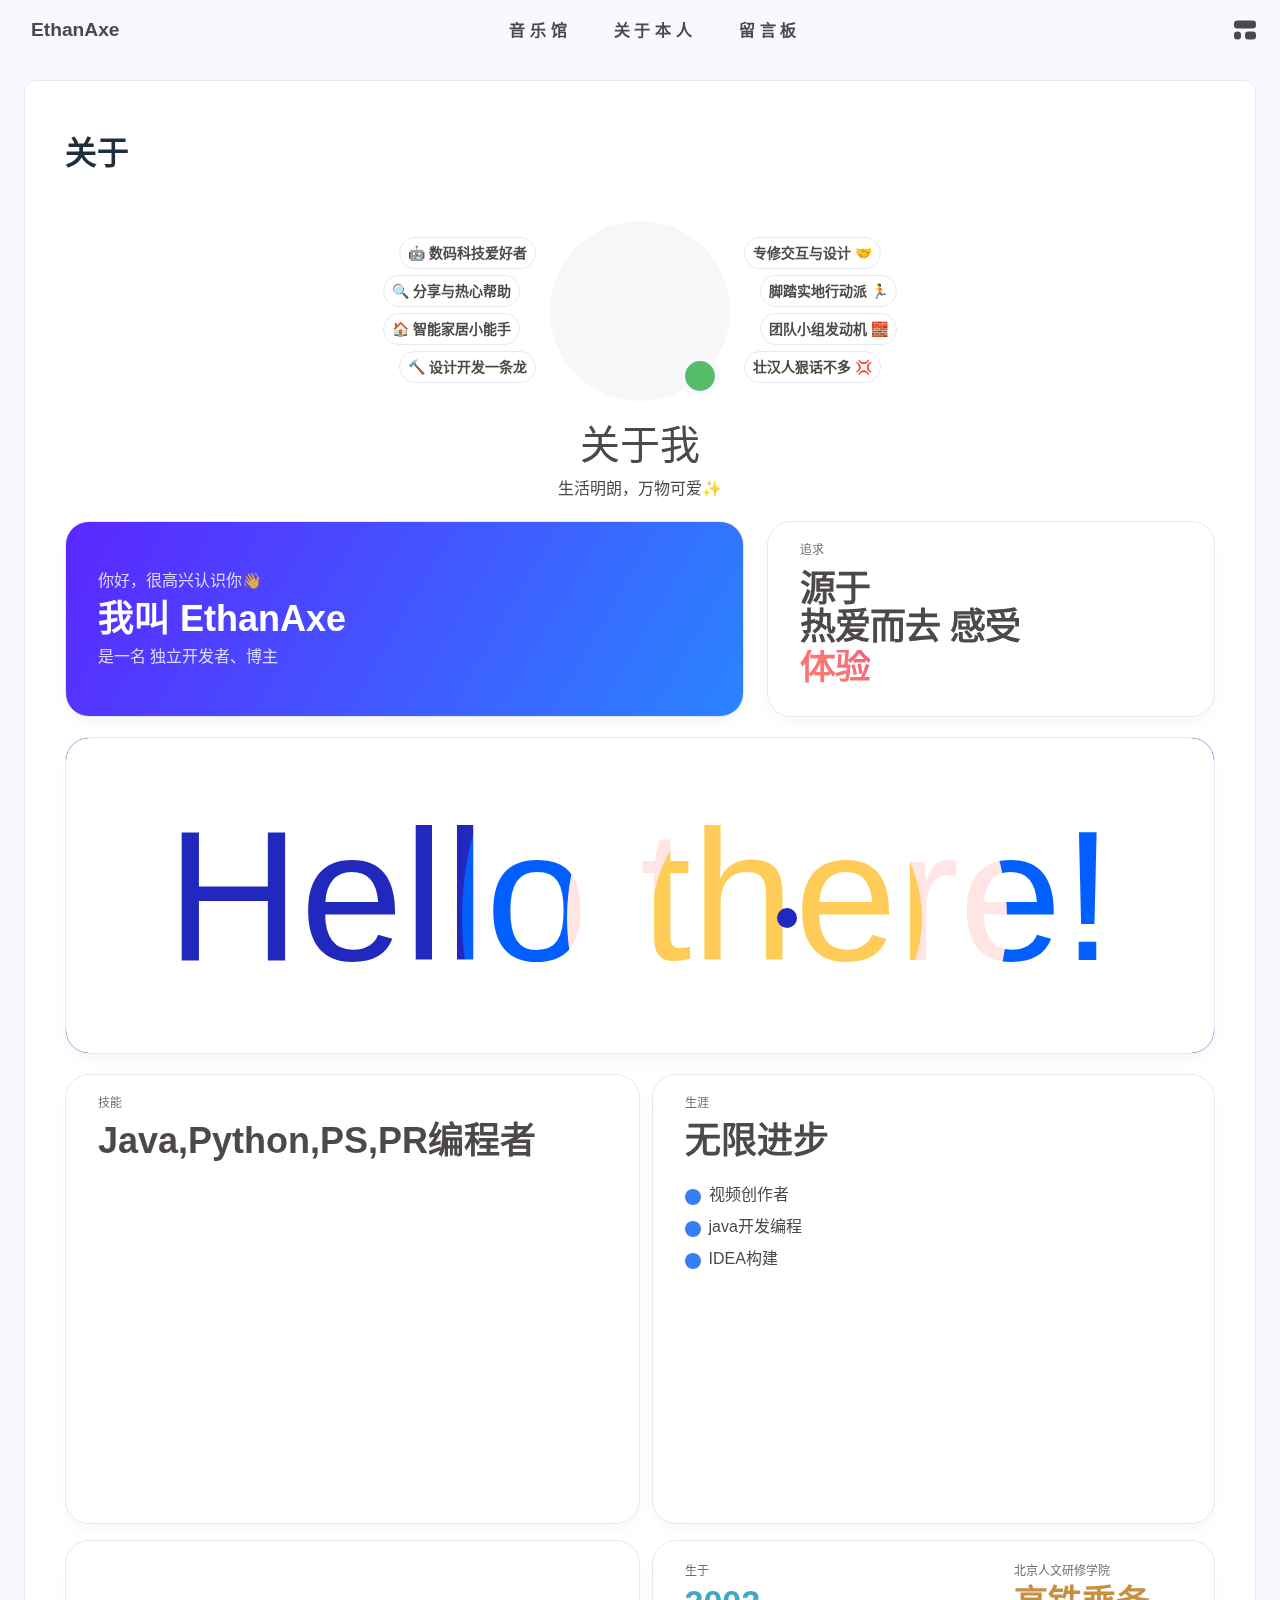
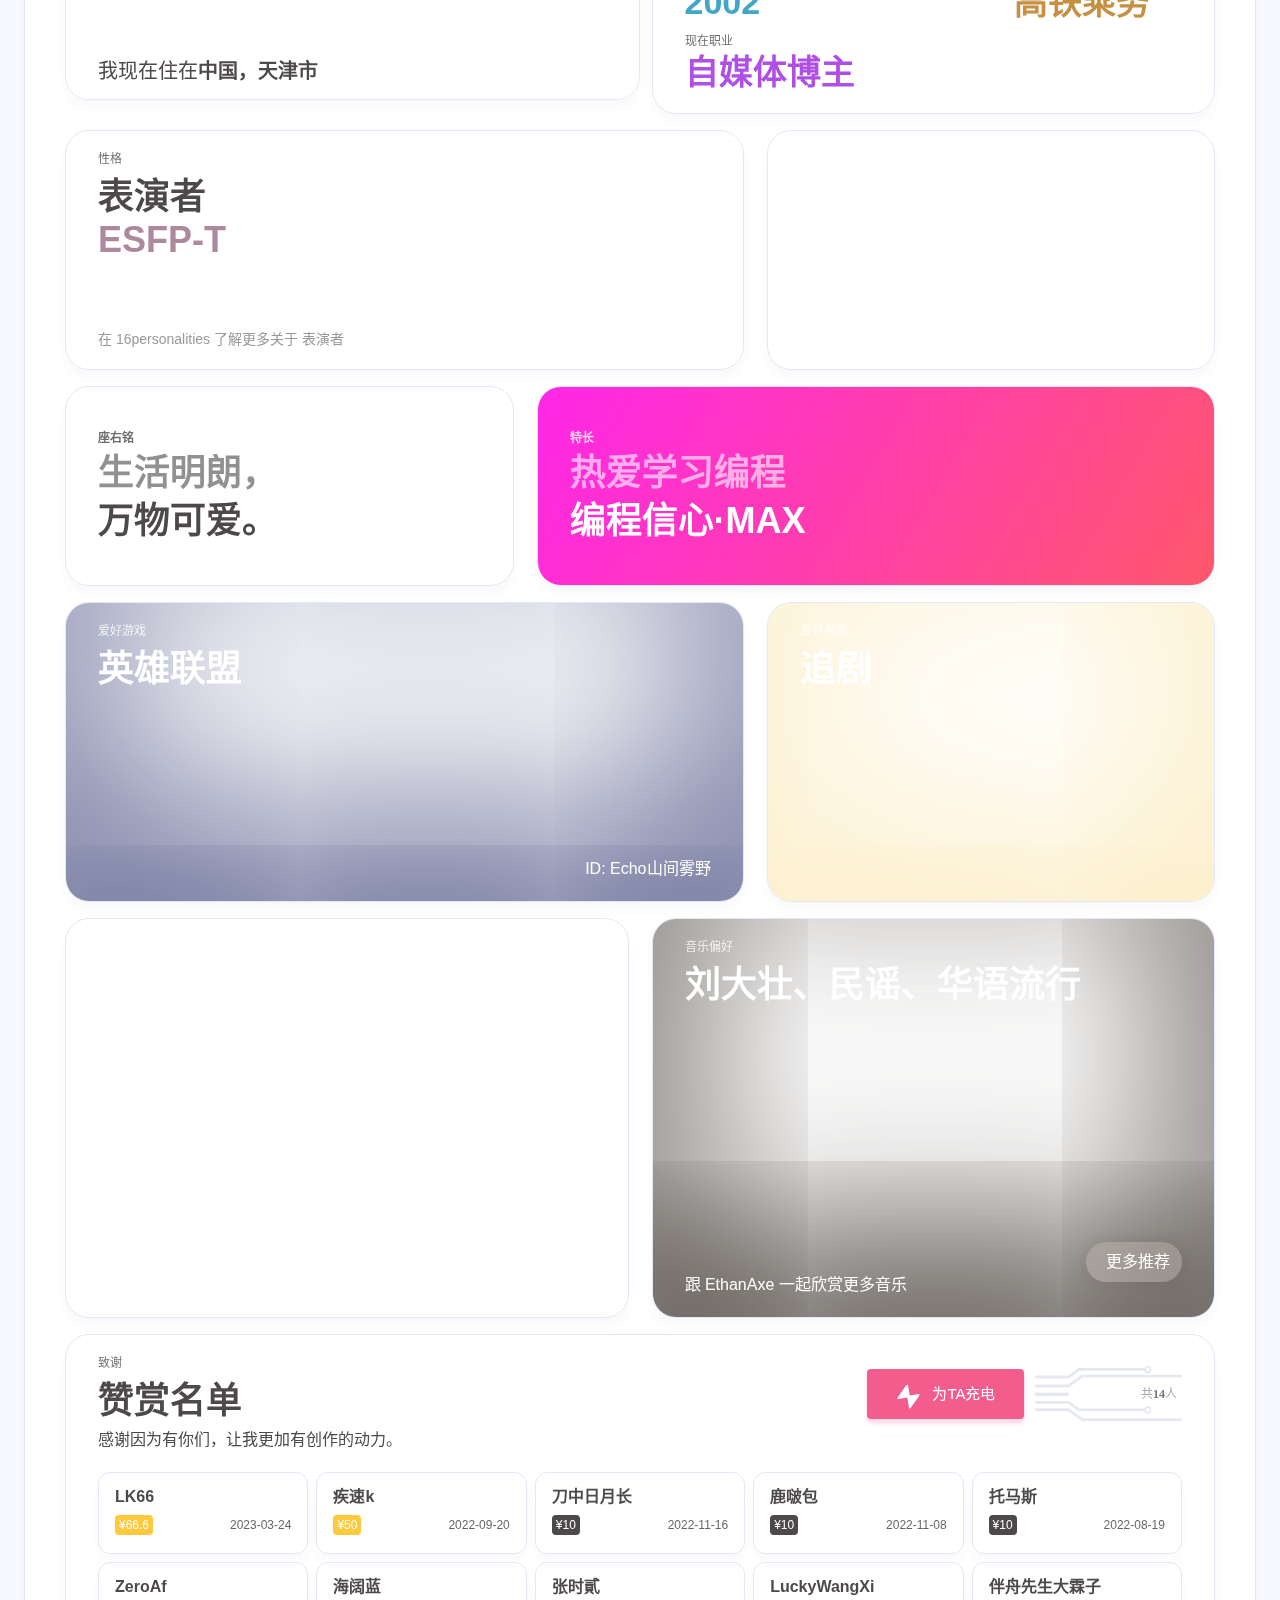
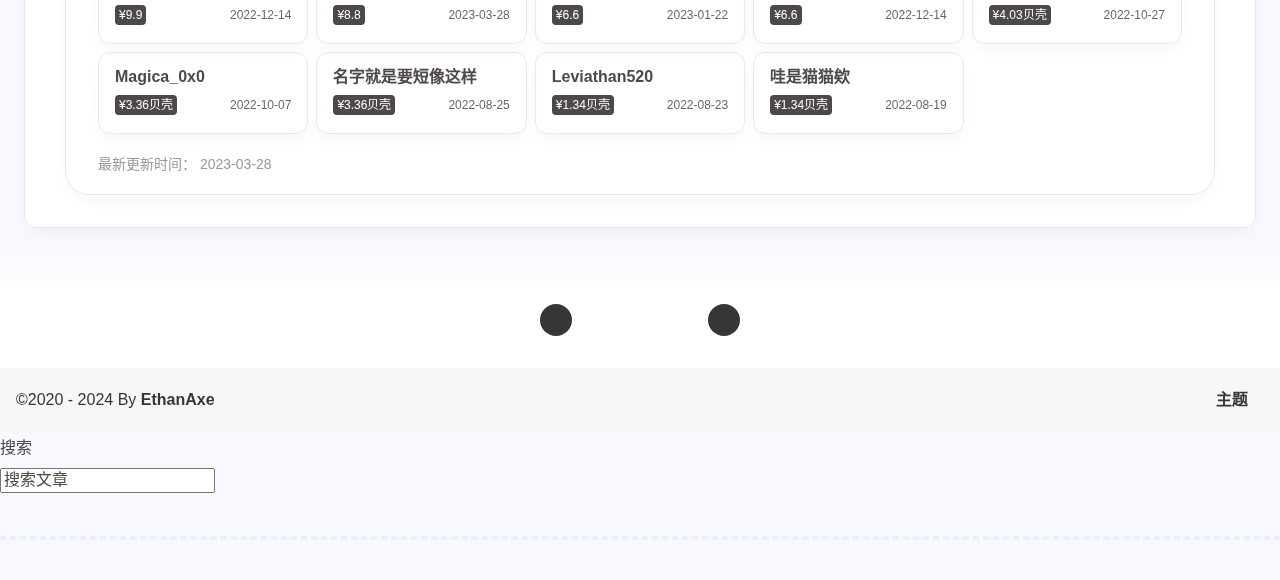
==== about/index.html @ 619fc38c "Site updated: 2024-05-05 17:36:25" ====
<!DOCTYPE html><html lang="zh-CN" data-theme="light"><head><meta charset="UTF-8"><meta http-equiv="X-UA-Compatible" content="IE=edge"><meta name="viewport" content="width=device-width, initial-scale=1.0, user-scalable=no"><title>关于 | EthanAxe</title><meta name="author" content="EthanAxe"><meta name="copyright" content="EthanAxe"><meta name="format-detection" content="telephone=no"><meta name="theme-color" content="#f7f9fe"><meta name="mobile-web-app-capable" content="yes"><meta name="apple-touch-fullscreen" content="yes"><meta name="apple-mobile-web-app-title" content="关于"><meta name="application-name" content="关于"><meta name="apple-mobile-web-app-capable" content="yes"><meta name="apple-mobile-web-app-status-bar-style" content="#f7f9fe"><meta property="og:type" content="website"><meta property="og:title" content="关于"><meta property="og:url" content="http://www.ethanaxe.com/about/index.html"><meta property="og:site_name" content="EthanAxe"><meta property="og:description" content="关于"><meta property="og:locale" content="zh-CN"><meta property="og:image" content="http://www.ethanaxe.com/img/default_cover.jpg"><meta property="article:author" content="EthanAxe"><meta property="article:tag"><meta name="twitter:card" content="summary"><meta name="twitter:image" content="http://www.ethanaxe.com/img/default_cover.jpg"><meta name="description" content="关于"><link rel="shortcut icon" href="https://bu.dusays.com/2024/05/04/6635ea575ab67.png"><link rel="canonical" href="http://www.ethanaxe.com/about/"><link rel="preconnect" href="//cdn.cbd.int"/><meta name="google-site-verification" content="xxx"/><meta name="baidu-site-verification" content="WMEgqVMh2SSxCx8T"/><meta name="msvalidate.01" content="xxx"/><link rel="stylesheet" href="/css/index.css"><link rel="stylesheet" href="https://cdn.cbd.int/node-snackbar@0.1.16/dist/snackbar.min.css" media="print" onload="this.media='all'"><link rel="stylesheet" href="https://cdn.cbd.int/@fancyapps/ui@5.0.28/dist/fancybox/fancybox.css" media="print" onload="this.media='all'"><script>const GLOBAL_CONFIG = {
  linkPageTop: undefined,
  peoplecanvas: {"enable":true,"img":"https://upload-bbs.miyoushe.com/upload/2023/09/03/125766904/ee23df8517f3c3e3efc4145658269c06_5714860933110284659.png"},
  postHeadAiDescription: {"enable":true,"gptName":"AnZhiYu","mode":"local","switchBtn":false,"btnLink":"https://afdian.net/item/886a79d4db6711eda42a52540025c377","randomNum":3,"basicWordCount":1000,"key":"xxxx","Referer":"https://xx.xx/"},
  diytitle: undefined,
  LA51: undefined,
  greetingBox: {"enable":true,"default":"晚上好👋","list":[{"greeting":"晚安😴，这么晚了该睡了！","startTime":0,"endTime":5},{"greeting":"早上好鸭👋, 祝你一天好心情！","startTime":6,"endTime":9},{"greeting":"上午好👋, 状态很好，鼓励一下～","startTime":10,"endTime":10},{"greeting":"11点多啦, 在坚持一下就吃饭啦～","startTime":11,"endTime":11},{"greeting":"午安👋, 宝贝","startTime":12,"endTime":14},{"greeting":"🌈充实的一天辛苦啦！","startTime":14,"endTime":18},{"greeting":"19点喽, 奖励一顿丰盛的大餐吧🍔。","startTime":19,"endTime":19},{"greeting":"晚上好👋, 在属于自己的时间好好放松😌~","startTime":20,"endTime":24}]},
  twikooEnvId: '',
  commentBarrageConfig:undefined,
  root: '/',
  preloader: {"source":3},
  friends_vue_info: undefined,
  navMusic: true,
  mainTone: {"mode":"both","api":"https://color.anheyu.com/api?img=","cover_change":true},
  authorStatus: {"skills":["🔍 分享与热心帮助"]},
  algolia: undefined,
  localSearch: {"path":"/search.xml","preload":true,"languages":{"hits_empty":"找不到您查询的内容：${query}"}},
  translate: {"defaultEncoding":2,"translateDelay":0,"msgToTraditionalChinese":"繁","msgToSimplifiedChinese":"简","rightMenuMsgToTraditionalChinese":"转为繁体","rightMenuMsgToSimplifiedChinese":"转为简体"},
  noticeOutdate: undefined,
  highlight: {"plugin":"highlight.js","highlightCopy":true,"highlightLang":true,"highlightHeightLimit":330},
  copy: {
    success: '复制成功',
    error: '复制错误',
    noSupport: '浏览器不支持'
  },
  relativeDate: {
    homepage: false,
    simplehomepage: true,
    post: false
  },
  runtime: '天',
  date_suffix: {
    just: '刚刚',
    min: '分钟前',
    hour: '小时前',
    day: '天前',
    month: '个月前'
  },
  copyright: {"copy":true,"copyrightEbable":false,"limitCount":50,"languages":{"author":"作者: EthanAxe","link":"链接: ","source":"来源: EthanAxe","info":"著作权归作者所有。商业转载请联系作者获得授权，非商业转载请注明出处。","copySuccess":"复制成功，复制和转载请标注本文地址"}},
  lightbox: 'fancybox',
  Snackbar: {"chs_to_cht":"你已切换为繁体","cht_to_chs":"你已切换为简体","day_to_night":"你已切换为深色模式","night_to_day":"你已切换为浅色模式","bgLight":"#425AEF","bgDark":"#1f1f1f","position":"top-center"},
  source: {
    justifiedGallery: {
      js: 'https://cdn.cbd.int/flickr-justified-gallery@2.1.2/dist/fjGallery.min.js',
      css: 'https://cdn.cbd.int/flickr-justified-gallery@2.1.2/dist/fjGallery.css'
    }
  },
  isPhotoFigcaption: false,
  islazyload: true,
  isAnchor: false,
  shortcutKey: undefined,
  autoDarkmode: true
}</script><script id="config-diff">var GLOBAL_CONFIG_SITE = {
  configTitle: 'EthanAxe',
  title: '关于',
  postAI: '',
  pageFillDescription: '关于',
  isPost: false,
  isHome: false,
  isHighlightShrink: false,
  isToc: false,
  postUpdate: '2024-05-04 16:31:06',
  postMainColor: '',
}</script><noscript><style type="text/css">
  #nav {
    opacity: 1
  }
  .justified-gallery img {
    opacity: 1
  }

  #recent-posts time,
  #post-meta time {
    display: inline !important
  }
</style></noscript><script>(win=>{
      win.saveToLocal = {
        set: (key, value, ttl) => {
          if (ttl === 0) return
          const now = Date.now()
          const expiry = now + ttl * 86400000
          const item = {
            value,
            expiry
          }
          localStorage.setItem(key, JSON.stringify(item))
        },
      
        get: key => {
          const itemStr = localStorage.getItem(key)
      
          if (!itemStr) {
            return undefined
          }
          const item = JSON.parse(itemStr)
          const now = Date.now()
      
          if (now > item.expiry) {
            localStorage.removeItem(key)
            return undefined
          }
          return item.value
        }
      }
    
      win.getScript = (url, attr = {}) => new Promise((resolve, reject) => {
        const script = document.createElement('script')
        script.src = url
        script.async = true
        script.onerror = reject
        script.onload = script.onreadystatechange = function() {
          const loadState = this.readyState
          if (loadState && loadState !== 'loaded' && loadState !== 'complete') return
          script.onload = script.onreadystatechange = null
          resolve()
        }

        Object.keys(attr).forEach(key => {
          script.setAttribute(key, attr[key])
        })

        document.head.appendChild(script)
      })
    
      win.getCSS = (url, id = false) => new Promise((resolve, reject) => {
        const link = document.createElement('link')
        link.rel = 'stylesheet'
        link.href = url
        if (id) link.id = id
        link.onerror = reject
        link.onload = link.onreadystatechange = function() {
          const loadState = this.readyState
          if (loadState && loadState !== 'loaded' && loadState !== 'complete') return
          link.onload = link.onreadystatechange = null
          resolve()
        }
        document.head.appendChild(link)
      })
    
      win.activateDarkMode = () => {
        document.documentElement.setAttribute('data-theme', 'dark')
        if (document.querySelector('meta[name="theme-color"]') !== null) {
          document.querySelector('meta[name="theme-color"]').setAttribute('content', '#18171d')
        }
      }
      win.activateLightMode = () => {
        document.documentElement.setAttribute('data-theme', 'light')
        if (document.querySelector('meta[name="theme-color"]') !== null) {
          document.querySelector('meta[name="theme-color"]').setAttribute('content', '#f7f9fe')
        }
      }
      const t = saveToLocal.get('theme')
    
          const isDarkMode = window.matchMedia('(prefers-color-scheme: dark)').matches
          const isLightMode = window.matchMedia('(prefers-color-scheme: light)').matches
          const isNotSpecified = window.matchMedia('(prefers-color-scheme: no-preference)').matches
          const hasNoSupport = !isDarkMode && !isLightMode && !isNotSpecified

          if (t === undefined) {
            if (isLightMode) activateLightMode()
            else if (isDarkMode) activateDarkMode()
            else if (isNotSpecified || hasNoSupport) {
              const now = new Date()
              const hour = now.getHours()
              const isNight = hour <= 6 || hour >= 18
              isNight ? activateDarkMode() : activateLightMode()
            }
            window.matchMedia('(prefers-color-scheme: dark)').addListener(e => {
              if (saveToLocal.get('theme') === undefined) {
                e.matches ? activateDarkMode() : activateLightMode()
              }
            })
          } else if (t === 'light') activateLightMode()
          else activateDarkMode()
        
      const asideStatus = saveToLocal.get('aside-status')
      if (asideStatus !== undefined) {
        if (asideStatus === 'hide') {
          document.documentElement.classList.add('hide-aside')
        } else {
          document.documentElement.classList.remove('hide-aside')
        }
      }
    
      const detectApple = () => {
        if(/iPad|iPhone|iPod|Macintosh/.test(navigator.userAgent)){
          document.documentElement.classList.add('apple')
        }
      }
      detectApple()
    })(window)</script><meta name="generator" content="Hexo 7.2.0"></head><body data-type="anzhiyu"><div id="web_bg"></div><div id="an_music_bg"></div><div id="loading-box" onclick="document.getElementById(&quot;loading-box&quot;).classList.add(&quot;loaded&quot;)"><div class="loading-bg"><img class="loading-img nolazyload" alt="加载头像" src="https://bu.dusays.com/2024/05/04/6635e6e970127.jpg"/><div class="loading-image-dot"></div></div></div><script>const preloader = {
  endLoading: () => {
    document.getElementById('loading-box').classList.add("loaded");
  },
  initLoading: () => {
    document.getElementById('loading-box').classList.remove("loaded")
  }
}
window.addEventListener('load',()=> { preloader.endLoading() })
setTimeout(function(){preloader.endLoading();},10000)

if (true) {
  document.addEventListener('pjax:send', () => { preloader.initLoading() })
  document.addEventListener('pjax:complete', () => { preloader.endLoading() })
}</script><link rel="stylesheet" href="https://cdn.cbd.int/anzhiyu-theme-static@1.1.10/progress_bar/progress_bar.css"/><script async="async" src="https://cdn.cbd.int/pace-js@1.2.4/pace.min.js" data-pace-options="{ &quot;restartOnRequestAfter&quot;:false,&quot;eventLag&quot;:false}"></script><div class="page" id="body-wrap"><header class="not-top-img" id="page-header"><nav id="nav"><div id="nav-group"><span id="blog_name"><a id="site-name" href="/" accesskey="h"><div class="title">EthanAxe</div><i class="anzhiyufont anzhiyu-icon-house-chimney"></i></a></span><div class="mask-name-container"><div id="name-container"><a id="page-name" href="javascript:anzhiyu.scrollToDest(0, 500)">PAGE_NAME</a></div></div><div id="menus"><div class="menus_items"><div class="menus_item"><a class="site-page faa-parent animated-hover" href="/music/"><svg class="icon faa-tada" aria-hidden="true"><use xlink:href="#icon-music"></use></svg><span> 音乐馆</span></a></div><div class="menus_item"><a class="site-page faa-parent animated-hover" href="/about/"><span> 关于本人</span></a></div><div class="menus_item"><a class="site-page faa-parent animated-hover" href="/comments/"><span> 留言板</span></a></div></div></div><div id="nav-right"><div class="nav-button" id="randomPost_button"><a class="site-page" onclick="toRandomPost()" title="随机前往一个文章" href="javascript:void(0);"><i class="anzhiyufont anzhiyu-icon-dice"></i></a></div><div class="nav-button" id="search-button"><a class="site-page social-icon search" href="javascript:void(0);" title="搜索🔍" accesskey="s"><i class="anzhiyufont anzhiyu-icon-magnifying-glass"></i><span> 搜索</span></a></div><input id="center-console" type="checkbox"/><label class="widget" for="center-console" title="中控台" onclick="anzhiyu.switchConsole();"><i class="left"></i><i class="widget center"></i><i class="widget right"></i></label><div id="console"><div class="console-card-group-reward"><ul class="reward-all console-card"><li class="reward-item"><a href="https://bu.dusays.com/2024/05/04/663656132eaa7.jpg" target="_blank"><img class="post-qr-code-img" alt="微信" src= "[data-uri]" onerror="this.onerror=null,this.src=&quot;/img/404.jpg&quot;" data-lazy-src="https://bu.dusays.com/2024/05/04/663656132eaa7.jpg"/></a><div class="post-qr-code-desc">微信</div></li><li class="reward-item"><a href="https://bu.dusays.com/2024/05/04/6636573a924ab.jpg" target="_blank"><img class="post-qr-code-img" alt="支付宝" src= "[data-uri]" onerror="this.onerror=null,this.src=&quot;/img/404.jpg&quot;" data-lazy-src="https://bu.dusays.com/2024/05/04/6636573a924ab.jpg"/></a><div class="post-qr-code-desc">支付宝</div></li></ul></div><div class="console-card-group"><div class="console-card-group-left"><div class="console-card" id="card-newest-comments"><div class="card-content"><div class="author-content-item-tips">互动</div><span class="author-content-item-title"> 最新评论</span></div><div class="aside-list"><span>正在加载中...</span></div></div></div><div class="console-card-group-right"><div class="console-card tags"><div class="card-content"><div class="author-content-item-tips">兴趣点</div><span class="author-content-item-title">寻找你感兴趣的领域</span></div></div><div class="console-card history"><div class="item-headline"><i class="anzhiyufont anzhiyu-icon-box-archiv"></i><span>文章</span></div><div class="card-archives"><div class="item-headline"><i class="anzhiyufont anzhiyu-icon-archive"></i><span>归档</span></div><ul class="card-archive-list"><li class="card-archive-list-item"><a class="card-archive-list-link" href="/archives/2024/05/"><span class="card-archive-list-date">五月 2024</span><div class="card-archive-list-count-group"><span class="card-archive-list-count">2</span><span>篇</span></div></a></li></ul></div><hr/></div></div></div><div class="button-group"><div class="console-btn-item"><a class="darkmode_switchbutton" title="显示模式切换" href="javascript:void(0);"><i class="anzhiyufont anzhiyu-icon-moon"></i></a></div><div class="console-btn-item" id="consoleHideAside" onclick="anzhiyu.hideAsideBtn()" title="边栏显示控制"><a class="asideSwitch"><i class="anzhiyufont anzhiyu-icon-arrows-left-right"></i></a></div><div class="console-btn-item" id="consoleMusic" onclick="anzhiyu.musicToggle()" title="音乐开关"><a class="music-switch"><i class="anzhiyufont anzhiyu-icon-music"></i></a></div></div><div class="console-mask" onclick="anzhiyu.hideConsole()" href="javascript:void(0);"></div></div><div class="nav-button" id="nav-totop"><a class="totopbtn" href="javascript:void(0);"><i class="anzhiyufont anzhiyu-icon-arrow-up"></i><span id="percent" onclick="anzhiyu.scrollToDest(0,500)">0</span></a></div><div id="toggle-menu"><a class="site-page" href="javascript:void(0);" title="切换"><i class="anzhiyufont anzhiyu-icon-bars"></i></a></div></div></div></nav></header><main id="blog-container"><div class="layout hide-aside" id="content-inner"><div id="page"><h1 class="page-title">关于</h1><div id="about-page"><div class="author-box"><div class="author-tag-left"><span class="author-tag">🤖️ 数码科技爱好者</span><span class="author-tag">🔍 分享与热心帮助</span><span class="author-tag">🏠 智能家居小能手</span><span class="author-tag">🔨 设计开发一条龙</span></div><div class="author-img"><img class="no-lightbox" src= "[data-uri]" onerror="this.onerror=null,this.src=&quot;/img/404.jpg&quot;" data-lazy-src="https://bu.dusays.com/2024/05/04/6635e6e970127.jpg" onerror="this.onerror=null;this.src='/img/friend_404.gif'" alt="avatar"></div><div class="author-tag-right"><span class="author-tag">专修交互与设计 🤝</span><span class="author-tag">脚踏实地行动派 🏃</span><span class="author-tag">团队小组发动机 🧱</span><span class="author-tag">壮汉人狠话不多 💢</span></div></div><p class="p center logo large">关于我</p><p class="p center small">生活明朗，万物可爱✨</p><div class="author-content"><div class="author-content-item myInfoAndSayHello"><div class="title1">你好，很高兴认识你👋</div><div class="title2">我叫 <span class="inline-word">EthanAxe</span></div><div class="title1">是一名 独立开发者、博主</div></div><div class="aboutsiteTips author-content-item"><div class="author-content-item-tips">追求</div><h2>源于<br>热爱而去 感受<div class="mask"><span class="first-tips">学习</span><span>生活</span><span data-up>程序</span> <span data-show>体验</span></div></h2></div></div><div class="hello-about"><div class="cursor" style="translate:none;rotate:none;scale:none;transform:translate(721px,180px)"></div><div class="shapes"><div class="shape shape-1" style="translate:none;rotate:none;scale:none;transform:translate(721px,180px)"></div><div class="shape shape-2" style="translate:none;rotate:none;scale:none;transform:translate(721px,180px)"></div><div class="shape shape-3" style="translate:none;rotate:none;scale:none;transform:translate(721px,180px)"></div></div><div class="content"><h1>Hello there!</h1></div></div><div class="author-content"><div class="author-content-item skills"><div class="card-content"><div class="author-content-item-tips">技能</div><span class="author-content-item-title">Java,Python,PS,PR编程者</span><div class="skills-style-group"></div></div></div><div class="author-content-item careers"><div class="card-content"><div class="author-content-item-tips">生涯</div><span class="author-content-item-title">无限进步</span><div class="careers-group"><div class="career-item"><div class="circle" style="background:#357ef5"></div><div class="name">视频创作者</div></div><div class="career-item"><div class="circle" style="background:#357ef5"></div><div class="name">java开发编程</div></div><div class="career-item"><div class="circle" style="background:#357ef5"></div><div class="name">IDEA构建</div></div></div><img class="author-content-img no-lightbox" alt="生涯" src= "[data-uri]" onerror="this.onerror=null,this.src=&quot;/img/404.jpg&quot;" data-lazy-src="https://bu.dusays.com/2023/04/21/644287166329b.png" onerror="this.onerror=null;this.src='/img/friend_404.gif'"></div></div></div><div class="author-content"><div class="author-content-item-group column mapAndInfo"><style>.author-content-item.map {
  background-image: url(https://bu.dusays.com/2024/05/04/6635f4db6b406.png);
}
[data-theme='dark'] .author-content-item.map {
  background-image: url(https://bu.dusays.com/2024/05/04/6635f4db6b406.png);
}</style><div class="author-content-item map single"><span class="map-title">我现在住在<b>中国，天津市</b></span></div><div class="author-content-item selfInfo single"><div><span class="selfInfo-title">生于</span> <span class="selfInfo-content" id="selfInfo-content-year" style="color:#43a6c6">2002</span></div><div><span class="selfInfo-title">北京人文研修学院</span> <span class="selfInfo-content" style="color:#c69043">高铁乘务</span></div><div><span class="selfInfo-title">现在职业</span> <span class="selfInfo-content" style="color:#b04fe6">自媒体博主</span></div></div></div></div><div class="author-content"><div class="author-content-item personalities"><div class="author-content-item-tips">性格</div><span class="author-content-item-title">表演者</span><div class="title2" style="color:#ac899c">ESFP-T</div><div class="post-tips">在 <a href="https://www.16personalities.com/" target="_blank" rel="noopener nofollow">16personalities</a> 了解更多关于 <a target="_blank" rel="noopener external nofollow" href="https://www.16personalities.com/ch/esfj-%E4%BA%BA%E6%A0%BC">表演者</a></div><div class="image"><img class="no-lightbox" src= "[data-uri]" onerror="this.onerror=null,this.src=&quot;/img/404.jpg&quot;" data-lazy-src="https://npm.elemecdn.com/anzhiyu-blog@2.0.8/img/svg/ESFJ-A.svg" alt="人格"></div></div><div class="author-content-item myphoto"><img class="author-content-img no-lightbox" alt="自拍" src= "[data-uri]" onerror="this.onerror=null,this.src=&quot;/img/404.jpg&quot;" data-lazy-src="https://bu.dusays.com/2024/05/04/6635f4db6b406.png"></div></div><div class="author-content"><div class="author-content-item maxim"><div class="author-content-item-tips">座右铭</div><span class="maxim-title"><span style="opacity:.6;margin-bottom:8px">生活明朗，</span> <span>万物可爱。</span></span></div><div class="author-content-item buff"><div class="card-content"></div><div class="author-content-item-tips">特长</div><span class="buff-title"><span style="opacity:.6;margin-bottom:8px">热爱学习编程</span> <span>编程信心·MAX</span></span><div class="card-background-icon"><i class="anzhiyufont anzhiyu-icon-dice-d20"></i></div></div></div><div class="author-content"><div class="author-content-item game-yuanshen" style="background: url(https://bu.dusays.com/2024/05/04/6635f68f20fd5.jpg) top / cover no-repeat;"><div class="card-content"><div class="author-content-item-tips">爱好游戏</div><span class="author-content-item-title">英雄联盟</span><div class="content-bottom"><div class="icon-group"><div class="loading-bar" role="presentation" aria-hidden="true" style="display: none"></div></div><div class="tips game-yuanshen-uid">ID: Echo山间雾野</div></div></div></div><div class="author-content-item comic-content"><div class="card-content"><div class="author-content-item-tips">爱好电影</div><div class="author-content-item-title">追剧</div><div class="comic-box"><a class="comic-item" href="https://www.bilibili.com/bangumi/play/ep731908?theme=movie&amp;spm_id_from=333.337.0.0" target="_blank" title="《毒液》"><div class="comic-item-cover"><img src= "[data-uri]" onerror="this.onerror=null,this.src=&quot;/img/404.jpg&quot;" data-lazy-src="https://bu.dusays.com/2024/05/04/6635f94a122b8.jpg" alt="《毒液》"></div></a><a class="comic-item" href="https://www.bilibili.com/bangumi/play/ss46050?theme=movie&amp;spm_id_from=333.337.0.0" target="_blank" title="《复仇者联盟》"><div class="comic-item-cover"><img src= "[data-uri]" onerror="this.onerror=null,this.src=&quot;/img/404.jpg&quot;" data-lazy-src="https://bu.dusays.com/2024/05/04/6635f94dc8074.jpg" alt="《复仇者联盟》"></div></a><a class="comic-item" href="https://www.bilibili.com/bangumi/play/ep779143?theme=movie&amp;spm_id_from=333.337.0.0" target="_blank" title="《速度与激情》"><div class="comic-item-cover"><img src= "[data-uri]" onerror="this.onerror=null,this.src=&quot;/img/404.jpg&quot;" data-lazy-src="https://bu.dusays.com/2024/05/04/6635f95642da7.jpg" alt="《速度与激情》"></div></a><a class="comic-item" href="https://www.bilibili.com/bangumi/play/ss42323?theme=movie&amp;spm_id_from=333.337.0.0" target="_blank" title="《蜘蛛侠》"><div class="comic-item-cover"><img src= "[data-uri]" onerror="this.onerror=null,this.src=&quot;/img/404.jpg&quot;" data-lazy-src="https://bu.dusays.com/2024/05/04/6635f94c4a0cf.jpg" alt="《蜘蛛侠》"></div></a><a class="comic-item" href="https://www.bilibili.com/bangumi/play/ss46051?theme=movie&amp;spm_id_from=333.337.0.0" target="_blank" title="《钢铁侠》"><div class="comic-item-cover"><img src= "[data-uri]" onerror="this.onerror=null,this.src=&quot;/img/404.jpg&quot;" data-lazy-src="https://bu.dusays.com/2024/05/04/6635f94eb797c.jpg" alt="《钢铁侠》"></div></a></div></div></div></div><div class="author-content"><div class="author-content-item like-technology" style="background: url(https://bu.dusays.com/2022/12/06/638f5f05ce1f7.jpg) top / cover no-repeat;"><div class="card-content"><div class="author-content-item-tips">关注偏好</div><span class="author-content-item-title">数码科技</span><div class="content-bottom"><div class="tips">手机、电脑软硬件</div></div></div></div><div class="author-content-item like-music" style="background: url(http://p2.music.126.net/H70ceB4g0VAgWeLYrZEiWQ==/109951163780702427.jpg?param=640y300) top / cover no-repeat;"><div class="card-content"><div class="author-content-item-tips">音乐偏好</div><span class="author-content-item-title">刘大壮、民谣、华语流行</span><div class="content-bottom"><div class="tips">跟 EthanAxe 一起欣赏更多音乐</div></div><div class="banner-button-group"><a class="banner-button" onclick="pjax.loadUrl(&quot;/music&quot;)"><i class="anzhiyufont anzhiyu-icon-arrow-circle-right"></i> <span class="banner-button-text">更多推荐</span></a></div></div></div></div><div class="author-content"><div class="author-content-item single reward" id="about-reward"><div class="author-content-item-tips">致谢</div><span class="author-content-item-title">赞赏名单</span><div class="author-content-item-description">感谢因为有你们，让我更加有创作的动力。<div class="reward-list-all"><div class="reward-list-item"><div class="reward-list-item-name">LK66</div><div class="reward-list-bottom-group"><div class="reward-list-item-money" style="background:var(--anzhiyu-yellow)">¥66.6</div><div class="datatime reward-list-item-time" datatime="2023-03-24T00:00:00.000Z">2023-03-24</div></div></div><div class="reward-list-item"><div class="reward-list-item-name">疾速k</div><div class="reward-list-bottom-group"><div class="reward-list-item-money" style="background:var(--anzhiyu-yellow)">¥50</div><div class="datatime reward-list-item-time" datatime="2022-09-20T00:00:00.000Z">2022-09-20</div></div></div><div class="reward-list-item"><div class="reward-list-item-name">刀中日月长</div><div class="reward-list-bottom-group"><div class="reward-list-item-money">¥10</div><div class="datatime reward-list-item-time" datatime="2022-11-16T00:00:00.000Z">2022-11-16</div></div></div><div class="reward-list-item"><div class="reward-list-item-name">鹿啵包</div><div class="reward-list-bottom-group"><div class="reward-list-item-money">¥10</div><div class="datatime reward-list-item-time" datatime="2022-11-08T00:00:00.000Z">2022-11-08</div></div></div><div class="reward-list-item"><div class="reward-list-item-name">托马斯</div><div class="reward-list-bottom-group"><div class="reward-list-item-money">¥10</div><div class="datatime reward-list-item-time" datatime="2022-08-19T00:00:00.000Z">2022-08-19</div></div></div><div class="reward-list-item"><div class="reward-list-item-name">ZeroAf</div><div class="reward-list-bottom-group"><div class="reward-list-item-money">¥9.9</div><div class="datatime reward-list-item-time" datatime="2022-12-14T00:00:00.000Z">2022-12-14</div></div></div><div class="reward-list-item"><div class="reward-list-item-name">海阔蓝</div><div class="reward-list-bottom-group"><div class="reward-list-item-money">¥8.8</div><div class="datatime reward-list-item-time" datatime="2023-03-28T00:00:00.000Z">2023-03-28</div></div></div><div class="reward-list-item"><div class="reward-list-item-name">张时貳</div><div class="reward-list-bottom-group"><div class="reward-list-item-money">¥6.6</div><div class="datatime reward-list-item-time" datatime="2023-01-22T00:00:00.000Z">2023-01-22</div></div></div><div class="reward-list-item"><div class="reward-list-item-name">LuckyWangXi</div><div class="reward-list-bottom-group"><div class="reward-list-item-money">¥6.6</div><div class="datatime reward-list-item-time" datatime="2022-12-14T00:00:00.000Z">2022-12-14</div></div></div><div class="reward-list-item"><div class="reward-list-item-name">伴舟先生大霖子</div><div class="reward-list-bottom-group"><div class="reward-list-item-money">¥4.03贝壳</div><div class="datatime reward-list-item-time" datatime="2022-10-27T00:00:00.000Z">2022-10-27</div></div></div><div class="reward-list-item"><div class="reward-list-item-name">Magica_0x0</div><div class="reward-list-bottom-group"><div class="reward-list-item-money">¥3.36贝壳</div><div class="datatime reward-list-item-time" datatime="2022-10-07T00:00:00.000Z">2022-10-07</div></div></div><div class="reward-list-item"><div class="reward-list-item-name">名字就是要短像这样</div><div class="reward-list-bottom-group"><div class="reward-list-item-money">¥3.36贝壳</div><div class="datatime reward-list-item-time" datatime="2022-08-25T00:00:00.000Z">2022-08-25</div></div></div><div class="reward-list-item"><div class="reward-list-item-name">Leviathan520</div><div class="reward-list-bottom-group"><div class="reward-list-item-money">¥1.34贝壳</div><div class="datatime reward-list-item-time" datatime="2022-08-23T00:00:00.000Z">2022-08-23</div></div></div><div class="reward-list-item"><div class="reward-list-item-name">哇是猫猫欸</div><div class="reward-list-bottom-group"><div class="reward-list-item-money">¥1.34贝壳</div><div class="datatime reward-list-item-time" datatime="2022-08-19T00:00:00.000Z">2022-08-19</div></div></div></div><div class="reward-list-updateDate">最新更新时间： <time class="datatime reward-list-updateDate-time" datatime="2023-03-28T00:00:00.000Z">2023-03-28</time></div></div><div class="about-reward"><div id="con"></div><div id="TA-con" onclick="anzhiyu.rewardShowConsole()"><div id="text-con"><div id="linght"></div><div id="TA">为TA充电</div></div></div><div id="tube-con"><svg viewBox="0 0 1028 385" fill="none" xmlns="http://www.w3.org/2000/svg"><path d="M1 77H234.226L307.006 24H790" stroke="#e5e9ef" stroke-width="20"></path><path d="M0 140H233.035L329.72 71H1028" stroke="#e5e9ef" stroke-width="20"></path><path d="M1 255H234.226L307.006 307H790" stroke="#e5e9ef" stroke-width="20"></path><path d="M0 305H233.035L329.72 375H1028" stroke="#e5e9ef" stroke-width="20"></path><rect y="186" width="236" height="24" fill="#e5e9ef"></rect><ellipse cx="790" cy="25.5" rx="25" ry="25.5" fill="#e5e9ef"></ellipse><circle r="14" transform="matrix(1 0 0 -1 790 25)" fill="white"></circle><ellipse cx="790" cy="307.5" rx="25" ry="25.5" fill="#e5e9ef"></ellipse><circle r="14" transform="matrix(1 0 0 -1 790 308)" fill="white"></circle></svg><div id="mask"><svg viewBox="0 0 1028 385" fill="none" xmlns="http://www.w3.org/2000/svg"><path d="M1 77H234.226L307.006 24H790" stroke="#f25d8e" stroke-width="20"></path><path d="M0 140H233.035L329.72 71H1028" stroke="#f25d8e" stroke-width="20"></path><path d="M1 255H234.226L307.006 307H790" stroke="#f25d8e" stroke-width="20"></path><path d="M0 305H233.035L329.72 375H1028" stroke="#f25d8e" stroke-width="20"></path><rect y="186" width="236" height="24" fill="#f25d8e"></rect><ellipse cx="790" cy="25.5" rx="25" ry="25.5" fill="#f25d8e"></ellipse><circle r="14" transform="matrix(1 0 0 -1 790 25)" fill="white"></circle><ellipse cx="790" cy="307.5" rx="25" ry="25.5" fill="#f25d8e"></ellipse><circle r="14" transform="matrix(1 0 0 -1 790 308)" fill="white"></circle></svg></div><div id="orange-mask"><svg viewBox="0 0 1028 385" fill="none" xmlns="http://www.w3.org/2000/svg"><path d="M1 77H234.226L307.006 24H790" stroke="#ffd52b" stroke-width="20"></path><path d="M0 140H233.035L329.72 71H1028" stroke="#ffd52b" stroke-width="20"></path><path d="M1 255H234.226L307.006 307H790" stroke="#ffd52b" stroke-width="20"></path><path d="M0 305H233.035L329.72 375H1028" stroke="#ffd52b" stroke-width="20"></path><rect y="186" width="236" height="24" fill="#ffd52b"></rect><ellipse cx="790" cy="25.5" rx="25" ry="25.5" fill="#ffd52b"></ellipse><circle r="14" transform="matrix(1 0 0 -1 790 25)" fill="white"></circle><ellipse cx="790" cy="307.5" rx="25" ry="25.5" fill="#ffd52b"></ellipse><circle r="14" transform="matrix(1 0 0 -1 790 308)" fill="white"></circle></svg></div><p id="people">共<b>14</b>人</p></div></div></div></div></div><script src="https://cdn.cbd.int/anzhiyu-theme-static@1.0.0/countup/countup.js"></script><script defer>function initAboutPage() {
  fetch("https://v6-widget.51.la/v6//quote.js")
    .then(res => res.text())
    .then(data => {
      let title = ["最近活跃", "今日人数", "今日访问", "昨日人数", "昨日访问", "本月访问", "总访问量"];
      let num = data.match(/(<\/span><span>).*?(\/span><\/p>)/g);

      num = num.map(el => {
        let val = el.replace(/(<\/span><span>)/g, "");
        let str = val.replace(/(<\/span><\/p>)/g, "");
        return str;
      });

      let statisticEl = document.getElementById("statistic");

      // 自定义不显示哪个或者显示哪个，如下为不显示 最近活跃访客 和 总访问量
      let statistic = [];
      for (let i = 0; i < num.length; i++) {
        if (!statisticEl) return;
        if (i == 0) continue;
        statisticEl.innerHTML +=
          "<div><span>" + title[i] + "</span><span id=" + title[i] + ">" + num[i] + "</span></div>";
        queueMicrotask(() => {
          statistic.push(
            new CountUp(title[i], 0, num[i], 0, 2, {
              useEasing: true,
              useGrouping: true,
              separator: ",",
              decimal: ".",
              prefix: "",
              suffix: "",
            })
          );
        });
      }

      let statisticElement = document.querySelector(".about-statistic.author-content-item");
      function statisticUP() {
        if (!statisticElement) return;

        const callback = (entries, observer) => {
          entries.forEach(entry => {
            if (entry.isIntersecting) {
              for (let i = 0; i < num.length; i++) {
                if (i == 0) continue;
                queueMicrotask(() => {
                  statistic[i - 1].start();
                });
              }
              observer.disconnect(); // 停止观察元素，因为不再需要触发此回调
            }
          });
        };

        const options = {
          root: null,
          rootMargin: "0px",
          threshold: 0
        };
        const observer = new IntersectionObserver(callback, options);
        observer.observe(statisticElement);
      }

      const selfInfoContentYear = new CountUp("selfInfo-content-year", 0, 2002, 0, 2, {
        useEasing: true,
        useGrouping: false,
        separator: ",",
        decimal: ".",
        prefix: "",
        suffix: "",
      });

      let selfInfoContentYearElement = document.querySelector(".author-content-item.selfInfo.single");
      function selfInfoContentYearUp() {
        if (!selfInfoContentYearElement) return;

        const callback = (entries, observer) => {
          entries.forEach(entry => {
            if (entry.isIntersecting) {
              selfInfoContentYear.start();
              observer.disconnect(); // 停止观察元素，因为不再需要触发此回调
            }
          });
        };

        const options = {
          root: null,
          rootMargin: "0px",
          threshold: 0
        };
        const observer = new IntersectionObserver(callback, options);
        observer.observe(selfInfoContentYearElement);
      }

      selfInfoContentYearUp();
      statisticUP()
    });

  var pursuitInterval = null;
  pursuitInterval = setInterval(function () {
    const show = document.querySelector("span[data-show]");
    const next = show.nextElementSibling || document.querySelector(".first-tips");
    const up = document.querySelector("span[data-up]");

    if (up) {
      up.removeAttribute("data-up");
    }

    show.removeAttribute("data-show");
    show.setAttribute("data-up", "");

    next.setAttribute("data-show", "");
  }, 2000);

  document.addEventListener("pjax:send", function () {
    pursuitInterval && clearInterval(pursuitInterval);
  });

  var helloAboutEl = document.querySelector(".hello-about");
  helloAboutEl.addEventListener("mousemove", evt => {
    const mouseX = evt.offsetX;
    const mouseY = evt.offsetY;
    gsap.set(".cursor", {
      x: mouseX,
      y: mouseY,
    });

    gsap.to(".shape", {
      x: mouseX,
      y: mouseY,
      stagger: -0.1,
    });
  });
}
if (typeof gsap === "object") {
  initAboutPage()
} else {
  getScript("https://cdn.cbd.int/anzhiyu-theme-static@1.0.0/gsap/gsap.min.js").then(initAboutPage);
}</script></div></div></main><footer id="footer"><div id="footer-wrap"><div id="footer_deal"><a class="deal_link" target="_blank" rel="noopener" href="https://www.douyin.com/user/self?showTab=post" title="抖音"><i class="anzhiyufont anzhiyu-icon-tiktok"></i></a><img class="footer_mini_logo" title="返回顶部" alt="返回顶部" onclick="anzhiyu.scrollToDest(0, 500)" src= "[data-uri]" onerror="this.onerror=null,this.src=&quot;/img/404.jpg&quot;" data-lazy-src="https://bu.dusays.com/2024/05/04/6635e6e970127.jpg" size="50px"/><a class="deal_link" target="_blank" rel="noopener" href="https://github.com/EthanAxew" title="Github"><i class="anzhiyufont anzhiyu-icon-github"></i></a></div></div><div id="footer-bar"><div class="footer-bar-links"><div class="footer-bar-left"><div id="footer-bar-tips"><div class="copyright">&copy;2020 - 2024 By <a class="footer-bar-link" href="/" title="EthanAxe" target="_blank">EthanAxe</a></div></div><div id="footer-type-tips"></div></div><div class="footer-bar-right"><a class="footer-bar-link" target="_blank" rel="noopener" href="https://github.com/anzhiyu-c/hexo-theme-anzhiyu" title="主题">主题</a></div></div></div></footer></div><div id="sidebar"><div id="menu-mask"></div><div id="sidebar-menus"><div class="sidebar-site-data site-data is-center"><a href="/archives/" title="archive"><div class="headline">文章</div><div class="length-num">2</div></a><a href="/tags/" title="tag"><div class="headline">标签</div><div class="length-num">0</div></a><a href="/categories/" title="category"><div class="headline">分类</div><div class="length-num">2</div></a></div><span class="sidebar-menu-item-title">功能</span><div class="sidebar-menu-item"><a class="darkmode_switchbutton menu-child" href="javascript:void(0);" title="显示模式"><i class="anzhiyufont anzhiyu-icon-circle-half-stroke"></i><span>显示模式</span></a></div><div class="back-menu-list-groups"><div class="back-menu-list-group"><div class="back-menu-list-title">网页</div><div class="back-menu-list"><a class="back-menu-item" target="_blank" rel="noopener" href="https://www.ethanaxe.online/" title="博客"><img class="back-menu-item-icon" src= "[data-uri]" onerror="this.onerror=null,this.src=&quot;/img/404.jpg&quot;" data-lazy-src="https://bu.dusays.com/2021/01/15/264705e09d189.png" alt="博客"/><span class="back-menu-item-text">博客</span></a></div></div><div class="back-menu-list-group"><div class="back-menu-list-title">项目</div><div class="back-menu-list"><a class="back-menu-item" target="_blank" rel="noopener" href="https://www.ethanaxe.online/" title="吧啦吧啦"><img class="back-menu-item-icon" src= "[data-uri]" onerror="this.onerror=null,this.src=&quot;/img/404.jpg&quot;" data-lazy-src="https://bu.dusays.com/2021/01/15/1ca417b61d003.png" alt="吧啦吧啦"/><span class="back-menu-item-text">吧啦吧啦</span></a></div></div></div><div class="menus_items"><div class="menus_item"><a class="site-page faa-parent animated-hover" href="/music/"><svg class="icon faa-tada" aria-hidden="true"><use xlink:href="#icon-music"></use></svg><span> 音乐馆</span></a></div><div class="menus_item"><a class="site-page faa-parent animated-hover" href="/about/"><span> 关于本人</span></a></div><div class="menus_item"><a class="site-page faa-parent animated-hover" href="/comments/"><span> 留言板</span></a></div></div><span class="sidebar-menu-item-title">标签</span></div></div><div id="rightside"><div id="rightside-config-hide"><button id="translateLink" type="button" title="简繁转换">繁</button><button id="darkmode" type="button" title="浅色和深色模式转换"><i class="anzhiyufont anzhiyu-icon-circle-half-stroke"></i></button></div><div id="rightside-config-show"><button id="rightside-config" type="button" title="设置"><i class="anzhiyufont anzhiyu-icon-gear"></i></button><button id="go-up" type="button" title="回到顶部"><i class="anzhiyufont anzhiyu-icon-arrow-up"></i></button></div></div><div id="nav-music"><a id="nav-music-hoverTips" onclick="anzhiyu.musicToggle()" accesskey="m">播放音乐</a><div id="console-music-bg"></div><meting-js id="8152976493" server="netease" type="playlist" mutex="true" preload="none" theme="var(--anzhiyu-main)" data-lrctype="0" order="random" volume="0.7"></meting-js></div><div id="local-search"><div class="search-dialog"><nav class="search-nav"><span class="search-dialog-title">搜索</span><span id="loading-status"></span><button class="search-close-button"><i class="anzhiyufont anzhiyu-icon-xmark"></i></button></nav><div class="is-center" id="loading-database"><i class="anzhiyufont anzhiyu-icon-spinner anzhiyu-pulse-icon"></i><span>  数据库加载中</span></div><div class="search-wrap"><div id="local-search-input"><div class="local-search-box"><input class="local-search-box--input" placeholder="搜索文章" type="text"/></div></div><hr/><div id="local-search-results"></div></div></div><div id="search-mask"></div></div><div id="rightMenu"><div class="rightMenu-group rightMenu-small"><div class="rightMenu-item" id="menu-backward"><i class="anzhiyufont anzhiyu-icon-arrow-left"></i></div><div class="rightMenu-item" id="menu-forward"><i class="anzhiyufont anzhiyu-icon-arrow-right"></i></div><div class="rightMenu-item" id="menu-refresh"><i class="anzhiyufont anzhiyu-icon-arrow-rotate-right" style="font-size: 1rem;"></i></div><div class="rightMenu-item" id="menu-top"><i class="anzhiyufont anzhiyu-icon-arrow-up"></i></div></div><div class="rightMenu-group rightMenu-line rightMenuPlugin"><div class="rightMenu-item" id="menu-copytext"><i class="anzhiyufont anzhiyu-icon-copy"></i><span>复制选中文本</span></div><div class="rightMenu-item" id="menu-pastetext"><i class="anzhiyufont anzhiyu-icon-paste"></i><span>粘贴文本</span></div><a class="rightMenu-item" id="menu-commenttext"><i class="anzhiyufont anzhiyu-icon-comment-medical"></i><span>引用到评论</span></a><div class="rightMenu-item" id="menu-newwindow"><i class="anzhiyufont anzhiyu-icon-window-restore"></i><span>新窗口打开</span></div><div class="rightMenu-item" id="menu-copylink"><i class="anzhiyufont anzhiyu-icon-link"></i><span>复制链接地址</span></div><div class="rightMenu-item" id="menu-copyimg"><i class="anzhiyufont anzhiyu-icon-images"></i><span>复制此图片</span></div><div class="rightMenu-item" id="menu-downloadimg"><i class="anzhiyufont anzhiyu-icon-download"></i><span>下载此图片</span></div><div class="rightMenu-item" id="menu-newwindowimg"><i class="anzhiyufont anzhiyu-icon-window-restore"></i><span>新窗口打开图片</span></div><div class="rightMenu-item" id="menu-search"><i class="anzhiyufont anzhiyu-icon-magnifying-glass"></i><span>站内搜索</span></div><div class="rightMenu-item" id="menu-searchBaidu"><i class="anzhiyufont anzhiyu-icon-magnifying-glass"></i><span>百度搜索</span></div><div class="rightMenu-item" id="menu-music-toggle"><i class="anzhiyufont anzhiyu-icon-play"></i><span>播放音乐</span></div><div class="rightMenu-item" id="menu-music-back"><i class="anzhiyufont anzhiyu-icon-backward"></i><span>切换到上一首</span></div><div class="rightMenu-item" id="menu-music-forward"><i class="anzhiyufont anzhiyu-icon-forward"></i><span>切换到下一首</span></div><div class="rightMenu-item" id="menu-music-playlist" onclick="window.open(&quot;https://y.qq.com/n/ryqq/playlist/8802438608&quot;, &quot;_blank&quot;);" style="display: none;"><i class="anzhiyufont anzhiyu-icon-radio"></i><span>查看所有歌曲</span></div><div class="rightMenu-item" id="menu-music-copyMusicName"><i class="anzhiyufont anzhiyu-icon-copy"></i><span>复制歌名</span></div></div><div class="rightMenu-group rightMenu-line rightMenuOther"><a class="rightMenu-item menu-link" id="menu-randomPost"><i class="anzhiyufont anzhiyu-icon-shuffle"></i><span>随便逛逛</span></a><a class="rightMenu-item menu-link" href="/categories/"><i class="anzhiyufont anzhiyu-icon-cube"></i><span>博客分类</span></a><a class="rightMenu-item menu-link" href="/tags/"><i class="anzhiyufont anzhiyu-icon-tags"></i><span>文章标签</span></a></div><div class="rightMenu-group rightMenu-line rightMenuOther"><a class="rightMenu-item" id="menu-copy" href="javascript:void(0);"><i class="anzhiyufont anzhiyu-icon-copy"></i><span>复制地址</span></a><a class="rightMenu-item" id="menu-commentBarrage" href="javascript:void(0);"><i class="anzhiyufont anzhiyu-icon-message"></i><span class="menu-commentBarrage-text">关闭热评</span></a><a class="rightMenu-item" id="menu-darkmode" href="javascript:void(0);"><i class="anzhiyufont anzhiyu-icon-circle-half-stroke"></i><span class="menu-darkmode-text">深色模式</span></a><a class="rightMenu-item" id="menu-translate" href="javascript:void(0);"><i class="anzhiyufont anzhiyu-icon-language"></i><span>轉為繁體</span></a></div></div><div id="rightmenu-mask"></div><div><script src="/js/utils.js"></script><script src="/js/main.js"></script><script src="/js/tw_cn.js"></script><script src="https://cdn.cbd.int/@fancyapps/ui@5.0.28/dist/fancybox/fancybox.umd.js"></script><script src="https://cdn.cbd.int/instant.page@5.2.0/instantpage.js" type="module"></script><script src="https://cdn.cbd.int/vanilla-lazyload@17.8.5/dist/lazyload.iife.min.js"></script><script src="https://cdn.cbd.int/node-snackbar@0.1.16/dist/snackbar.min.js"></script><canvas id="universe"></canvas><script async src="https://npm.elemecdn.com/anzhiyu-theme-static@1.0.0/dark/dark.js"></script><script>// 消除控制台打印
var HoldLog = console.log;
console.log = function () {};
let now1 = new Date();
queueMicrotask(() => {
  const Log = function () {
    HoldLog.apply(console, arguments);
  }; //在恢复前输出日志
  const grt = new Date("04/01/2021 00:00:00"); //此处修改你的建站时间或者网站上线时间
  now1.setTime(now1.getTime() + 250);
  const days = (now1 - grt) / 1000 / 60 / 60 / 24;
  const dnum = Math.floor(days);
  const ascll = [
    `欢迎使用安知鱼!`,
    `生活明朗, 万物可爱`,
    `
        
       █████╗ ███╗   ██╗███████╗██╗  ██╗██╗██╗   ██╗██╗   ██╗
      ██╔══██╗████╗  ██║╚══███╔╝██║  ██║██║╚██╗ ██╔╝██║   ██║
      ███████║██╔██╗ ██║  ███╔╝ ███████║██║ ╚████╔╝ ██║   ██║
      ██╔══██║██║╚██╗██║ ███╔╝  ██╔══██║██║  ╚██╔╝  ██║   ██║
      ██║  ██║██║ ╚████║███████╗██║  ██║██║   ██║   ╚██████╔╝
      ╚═╝  ╚═╝╚═╝  ╚═══╝╚══════╝╚═╝  ╚═╝╚═╝   ╚═╝    ╚═════╝
        
        `,
    "已上线",
    dnum,
    "天",
    "©2020 By 安知鱼 V1.6.12",
  ];
  const ascll2 = [`NCC2-036`, `调用前置摄像头拍照成功，识别为【小笨蛋】.`, `Photo captured: `, `🤪`];

  setTimeout(
    Log.bind(
      console,
      `\n%c${ascll[0]} %c ${ascll[1]} %c ${ascll[2]} %c${ascll[3]}%c ${ascll[4]}%c ${ascll[5]}\n\n%c ${ascll[6]}\n`,
      "color:#425AEF",
      "",
      "color:#425AEF",
      "color:#425AEF",
      "",
      "color:#425AEF",
      ""
    )
  );
  setTimeout(
    Log.bind(
      console,
      `%c ${ascll2[0]} %c ${ascll2[1]} %c \n${ascll2[2]} %c\n${ascll2[3]}\n`,
      "color:white; background-color:#4fd953",
      "",
      "",
      'background:url("https://npm.elemecdn.com/anzhiyu-blog@1.1.6/img/post/common/tinggge.gif") no-repeat;font-size:450%'
    )
  );

  setTimeout(Log.bind(console, "%c WELCOME %c 你好，小笨蛋.", "color:white; background-color:#4f90d9", ""));

  setTimeout(
    console.warn.bind(
      console,
      "%c ⚡ Powered by 安知鱼 %c 你正在访问 EthanAxe 的博客.",
      "color:white; background-color:#f0ad4e",
      ""
    )
  );

  setTimeout(Log.bind(console, "%c W23-12 %c 你已打开控制台.", "color:white; background-color:#4f90d9", ""));

  setTimeout(
    console.warn.bind(console, "%c S013-782 %c 你现在正处于监控中.", "color:white; background-color:#d9534f", "")
  );
});</script><script async src="/anzhiyu/random.js"></script><script src="/js/search/local-search.js"></script><div class="js-pjax"><input type="hidden" name="page-type" id="page-type" value="about"></div><script src="https://cdn.cbd.int/blueimp-md5@2.19.0/js/md5.min.js"></script><script>window.addEventListener('load', () => {
  const changeContent = (content) => {
    if (content === '') return content

    content = content.replace(/<img.*?src="(.*?)"?[^\>]+>/ig, '[图片]') // replace image link
    content = content.replace(/<a[^>]+?href=["']?([^"']+)["']?[^>]*>([^<]+)<\/a>/gi, '[链接]') // replace url
    content = content.replace(/<pre><code>.*?<\/pre>/gi, '[代码]') // replace code
    content = content.replace(/<[^>]+>/g,"") // remove html tag

    if (content.length > 150) {
      content = content.substring(0,150) + '...'
    }
    return content
  }

  const getIcon = (icon, mail) => {
    if (icon) return icon
    let defaultIcon = ''
    let iconUrl = `https://gravatar.loli.net/avatar/${md5(mail.toLowerCase()) + defaultIcon}`
    return iconUrl
  }

  const generateHtml = array => {
    let result = ''

    if (array.length) {
      for (let i = 0; i < array.length; i++) {
        result += '<div class=\'aside-list-item\'>'

        if (true) {
          const name = 'data-lazy-src'
          result += `<a href='${array[i].url}' class='thumbnail'><img ${name}='${array[i].avatar}' alt='${array[i].nick}'></a>`
        }

        result += `<div class='content'>
        <a class='comment' href='${array[i].url}' title='${array[i].content}'>${array[i].content}</a>
        <div class='name'><span>${array[i].nick} / </span><time datetime="${array[i].date}">${anzhiyu.diffDate(array[i].date, true)}</time></div>
        </div></div>`
      }
    } else {
      result += '没有评论'
    }

    let $dom = document.querySelector('#card-newest-comments .aside-list')
    $dom && ($dom.innerHTML= result)
    window.lazyLoadInstance && window.lazyLoadInstance.update()
    window.pjax && window.pjax.refresh($dom)
  }

  const getComment = () => {
    const serverURL = 'https://8YiI0XBl.api.lncldglobal.com'

    var settings = {
      "method": "GET",
      "headers": {
        "X-LC-Id": '8YiI0XBlKDkxfj4xDZzvypwk-gzGzoHsz',
        "X-LC-Key": 'ydwmZtxUpUXcaBHdf84WS0WJ',
        "Content-Type": "application/json"
      },
    }

    fetch(`${serverURL}/1.1/classes/Comment?limit=6&order=-createdAt`,settings)
      .then(response => response.json())
      .then(data => {
        const valineArray = data.results.map(function (e) {
          return {
            'avatar': getIcon(e.QQAvatar, e.mail),
            'content': changeContent(e.comment),
            'nick': e.nick,
            'url': e.url + '#' + e.objectId,
            'date': e.updatedAt,
          }
        })
        saveToLocal.set('valine-newest-comments', JSON.stringify(valineArray), 10/(60*24))
        generateHtml(valineArray)
      }).catch(e => {
        const $dom = document.querySelector('#card-newest-comments .aside-list')
        $dom.textContent= "无法获取评论，请确认相关配置是否正确"
      }) 
  }

  const newestCommentInit = () => {
    if (document.querySelector('#card-newest-comments .aside-list')) {
      const data = saveToLocal.get('valine-newest-comments')
      if (data) {
        generateHtml(JSON.parse(data))
      } else {
        getComment()
      }
    }
  }

  newestCommentInit()
  document.addEventListener('pjax:complete', newestCommentInit)
})</script><script>var visitorMail = "";
</script><script async data-pjax src="https://cdn.cbd.int/anzhiyu-theme-static@1.0.0/waterfall/waterfall.js"></script><script src="https://lf3-cdn-tos.bytecdntp.com/cdn/expire-1-M/qrcodejs/1.0.0/qrcode.min.js"></script><script src="/js/anzhiyu/right_click_menu.js"></script><link rel="stylesheet" href="https://cdn.cbd.int/anzhiyu-theme-static@1.1.9/icon/ali_iconfont_css.css"><script id="click-heart" src="https://cdn.cbd.int/butterfly-extsrc@1.1.3/dist/click-heart.min.js" async="async" mobile="false"></script><link rel="stylesheet" href="https://cdn.cbd.int/anzhiyu-theme-static@1.0.0/aplayer/APlayer.min.css" media="print" onload="this.media='all'"><script src="https://cdn.cbd.int/anzhiyu-blog-static@1.0.1/js/APlayer.min.js"></script><script src="https://cdn.cbd.int/hexo-anzhiyu-music@1.0.1/assets/js/Meting2.min.js"></script><script src="https://cdn.cbd.int/pjax@0.2.8/pjax.min.js"></script><script>let pjaxSelectors = ["head > title","#config-diff","#body-wrap","#rightside-config-hide","#rightside-config-show",".js-pjax"]
var pjax = new Pjax({
  elements: 'a:not([target="_blank"])',
  selectors: pjaxSelectors,
  cacheBust: false,
  analytics: false,
  scrollRestoration: false
})

document.addEventListener('pjax:send', function () {
  // removeEventListener scroll 
  anzhiyu.removeGlobalFnEvent('pjax')
  anzhiyu.removeGlobalFnEvent('themeChange')

  document.getElementById('rightside').classList.remove('rightside-show')
  
  if (window.aplayers) {
    for (let i = 0; i < window.aplayers.length; i++) {
      if (!window.aplayers[i].options.fixed) {
        window.aplayers[i].destroy()
      }
    }
  }

  typeof typed === 'object' && typed.destroy()

  //reset readmode
  const $bodyClassList = document.body.classList
  $bodyClassList.contains('read-mode') && $bodyClassList.remove('read-mode')
})

document.addEventListener('pjax:complete', function () {
  window.refreshFn()

  document.querySelectorAll('script[data-pjax]').forEach(item => {
    const newScript = document.createElement('script')
    const content = item.text || item.textContent || item.innerHTML || ""
    Array.from(item.attributes).forEach(attr => newScript.setAttribute(attr.name, attr.value))
    newScript.appendChild(document.createTextNode(content))
    item.parentNode.replaceChild(newScript, item)
  })

  GLOBAL_CONFIG.islazyload && window.lazyLoadInstance.update()

  typeof panguInit === 'function' && panguInit()

  // google analytics
  typeof gtag === 'function' && gtag('config', '', {'page_path': window.location.pathname});

  // baidu analytics
  typeof _hmt === 'object' && _hmt.push(['_trackPageview',window.location.pathname]);

  typeof loadMeting === 'function' && document.getElementsByClassName('aplayer').length && loadMeting()

  // prismjs
  typeof Prism === 'object' && Prism.highlightAll()
})

document.addEventListener('pjax:error', e => {
  if (e.request.status === 404) {
    pjax.loadUrl('/404.html')
  }
})</script><script charset="UTF-8" src="https://cdn.cbd.int/anzhiyu-theme-static@1.1.5/accesskey/accesskey.js"></script></div><div id="popup-window"><div class="popup-window-title">通知</div><div class="popup-window-divider"></div><div class="popup-window-content"><div class="popup-tip">你好呀</div><div class="popup-link"><i class="anzhiyufont anzhiyu-icon-arrow-circle-right"></i></div></div></div></body></html>
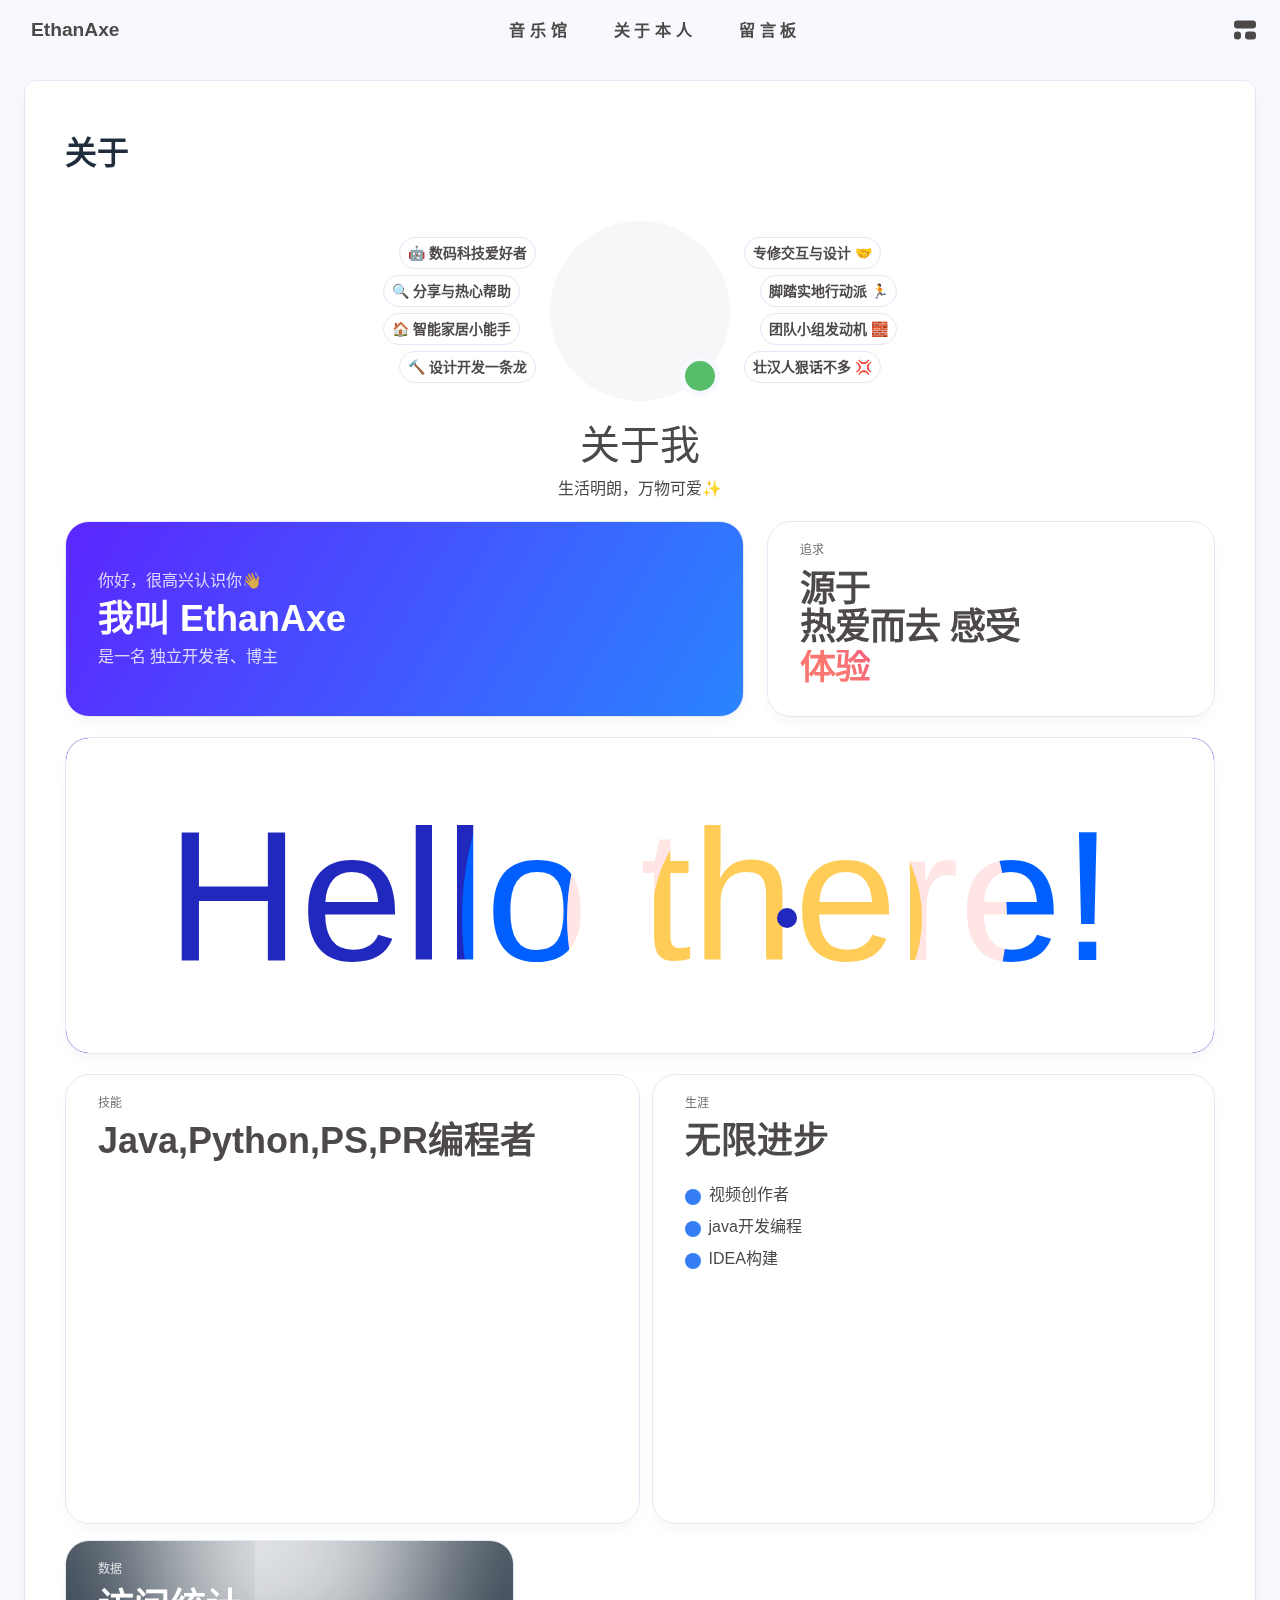
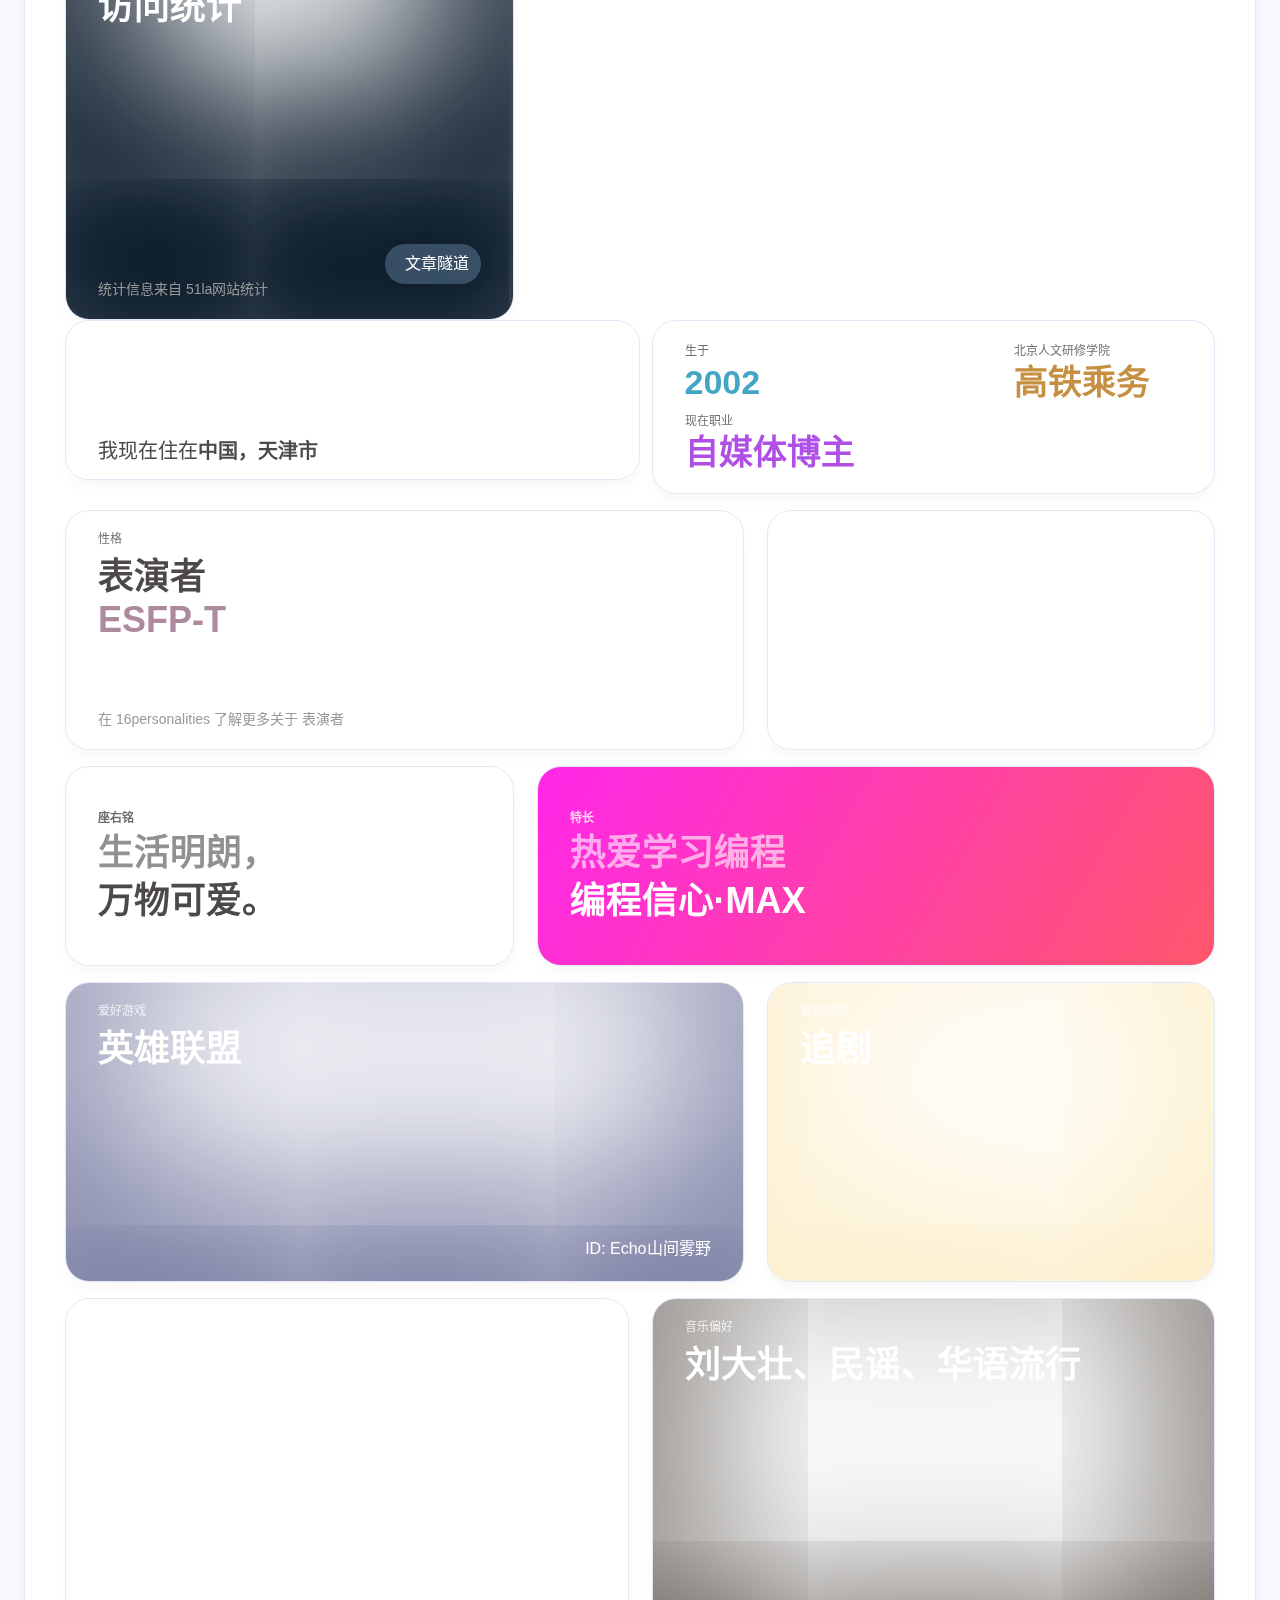
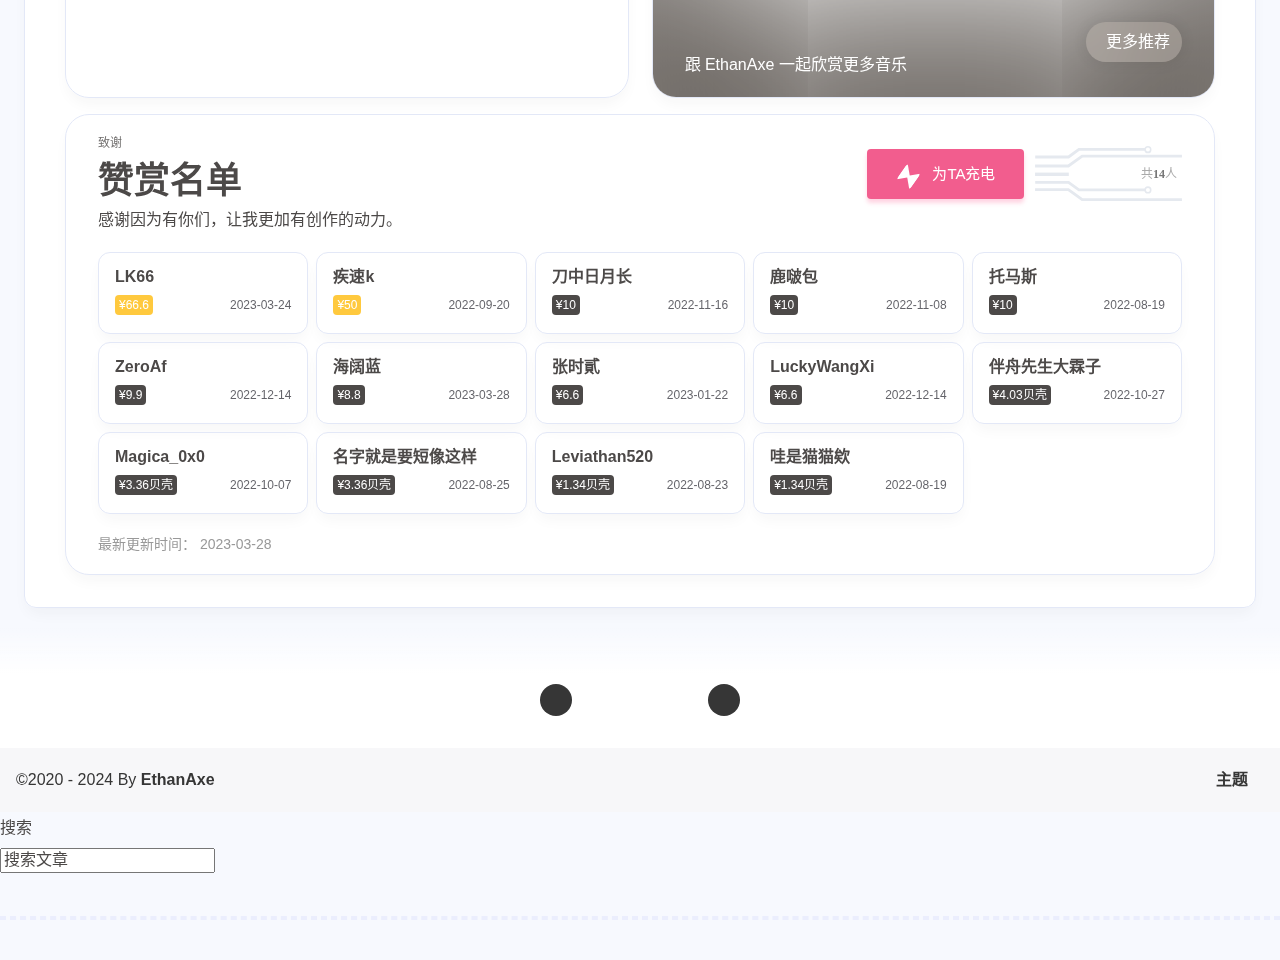
==== commit 5e3168c0: "Site updated: 2024-05-05 19:01:55" ====
--- a/about/index.html
+++ b/about/index.html
@@ -3,7 +3,7 @@
   peoplecanvas: {"enable":true,"img":"https://upload-bbs.miyoushe.com/upload/2023/09/03/125766904/ee23df8517f3c3e3efc4145658269c06_5714860933110284659.png"},
   postHeadAiDescription: {"enable":true,"gptName":"AnZhiYu","mode":"local","switchBtn":false,"btnLink":"https://afdian.net/item/886a79d4db6711eda42a52540025c377","randomNum":3,"basicWordCount":1000,"key":"xxxx","Referer":"https://xx.xx/"},
   diytitle: undefined,
-  LA51: undefined,
+  LA51: {"enable":true,"ck":"3IKD0aPpMT3QQiPn","LingQueMonitorID":"3IKD0aPpMT3QQiPn"},
   greetingBox: {"enable":true,"default":"晚上好👋","list":[{"greeting":"晚安😴，这么晚了该睡了！","startTime":0,"endTime":5},{"greeting":"早上好鸭👋, 祝你一天好心情！","startTime":6,"endTime":9},{"greeting":"上午好👋, 状态很好，鼓励一下～","startTime":10,"endTime":10},{"greeting":"11点多啦, 在坚持一下就吃饭啦～","startTime":11,"endTime":11},{"greeting":"午安👋, 宝贝","startTime":12,"endTime":14},{"greeting":"🌈充实的一天辛苦啦！","startTime":14,"endTime":18},{"greeting":"19点喽, 奖励一顿丰盛的大餐吧🍔。","startTime":19,"endTime":19},{"greeting":"晚上好👋, 在属于自己的时间好好放松😌~","startTime":20,"endTime":24}]},
   twikooEnvId: '',
   commentBarrageConfig:undefined,
@@ -202,13 +202,13 @@
 if (true) {
   document.addEventListener('pjax:send', () => { preloader.initLoading() })
   document.addEventListener('pjax:complete', () => { preloader.endLoading() })
-}</script><link rel="stylesheet" href="https://cdn.cbd.int/anzhiyu-theme-static@1.1.10/progress_bar/progress_bar.css"/><script async="async" src="https://cdn.cbd.int/pace-js@1.2.4/pace.min.js" data-pace-options="{ &quot;restartOnRequestAfter&quot;:false,&quot;eventLag&quot;:false}"></script><div class="page" id="body-wrap"><header class="not-top-img" id="page-header"><nav id="nav"><div id="nav-group"><span id="blog_name"><a id="site-name" href="/" accesskey="h"><div class="title">EthanAxe</div><i class="anzhiyufont anzhiyu-icon-house-chimney"></i></a></span><div class="mask-name-container"><div id="name-container"><a id="page-name" href="javascript:anzhiyu.scrollToDest(0, 500)">PAGE_NAME</a></div></div><div id="menus"><div class="menus_items"><div class="menus_item"><a class="site-page faa-parent animated-hover" href="/music/"><svg class="icon faa-tada" aria-hidden="true"><use xlink:href="#icon-music"></use></svg><span> 音乐馆</span></a></div><div class="menus_item"><a class="site-page faa-parent animated-hover" href="/about/"><span> 关于本人</span></a></div><div class="menus_item"><a class="site-page faa-parent animated-hover" href="/comments/"><span> 留言板</span></a></div></div></div><div id="nav-right"><div class="nav-button" id="randomPost_button"><a class="site-page" onclick="toRandomPost()" title="随机前往一个文章" href="javascript:void(0);"><i class="anzhiyufont anzhiyu-icon-dice"></i></a></div><div class="nav-button" id="search-button"><a class="site-page social-icon search" href="javascript:void(0);" title="搜索🔍" accesskey="s"><i class="anzhiyufont anzhiyu-icon-magnifying-glass"></i><span> 搜索</span></a></div><input id="center-console" type="checkbox"/><label class="widget" for="center-console" title="中控台" onclick="anzhiyu.switchConsole();"><i class="left"></i><i class="widget center"></i><i class="widget right"></i></label><div id="console"><div class="console-card-group-reward"><ul class="reward-all console-card"><li class="reward-item"><a href="https://bu.dusays.com/2024/05/04/663656132eaa7.jpg" target="_blank"><img class="post-qr-code-img" alt="微信" src= "[data-uri]" onerror="this.onerror=null,this.src=&quot;/img/404.jpg&quot;" data-lazy-src="https://bu.dusays.com/2024/05/04/663656132eaa7.jpg"/></a><div class="post-qr-code-desc">微信</div></li><li class="reward-item"><a href="https://bu.dusays.com/2024/05/04/6636573a924ab.jpg" target="_blank"><img class="post-qr-code-img" alt="支付宝" src= "[data-uri]" onerror="this.onerror=null,this.src=&quot;/img/404.jpg&quot;" data-lazy-src="https://bu.dusays.com/2024/05/04/6636573a924ab.jpg"/></a><div class="post-qr-code-desc">支付宝</div></li></ul></div><div class="console-card-group"><div class="console-card-group-left"><div class="console-card" id="card-newest-comments"><div class="card-content"><div class="author-content-item-tips">互动</div><span class="author-content-item-title"> 最新评论</span></div><div class="aside-list"><span>正在加载中...</span></div></div></div><div class="console-card-group-right"><div class="console-card tags"><div class="card-content"><div class="author-content-item-tips">兴趣点</div><span class="author-content-item-title">寻找你感兴趣的领域</span></div></div><div class="console-card history"><div class="item-headline"><i class="anzhiyufont anzhiyu-icon-box-archiv"></i><span>文章</span></div><div class="card-archives"><div class="item-headline"><i class="anzhiyufont anzhiyu-icon-archive"></i><span>归档</span></div><ul class="card-archive-list"><li class="card-archive-list-item"><a class="card-archive-list-link" href="/archives/2024/05/"><span class="card-archive-list-date">五月 2024</span><div class="card-archive-list-count-group"><span class="card-archive-list-count">2</span><span>篇</span></div></a></li></ul></div><hr/></div></div></div><div class="button-group"><div class="console-btn-item"><a class="darkmode_switchbutton" title="显示模式切换" href="javascript:void(0);"><i class="anzhiyufont anzhiyu-icon-moon"></i></a></div><div class="console-btn-item" id="consoleHideAside" onclick="anzhiyu.hideAsideBtn()" title="边栏显示控制"><a class="asideSwitch"><i class="anzhiyufont anzhiyu-icon-arrows-left-right"></i></a></div><div class="console-btn-item" id="consoleMusic" onclick="anzhiyu.musicToggle()" title="音乐开关"><a class="music-switch"><i class="anzhiyufont anzhiyu-icon-music"></i></a></div></div><div class="console-mask" onclick="anzhiyu.hideConsole()" href="javascript:void(0);"></div></div><div class="nav-button" id="nav-totop"><a class="totopbtn" href="javascript:void(0);"><i class="anzhiyufont anzhiyu-icon-arrow-up"></i><span id="percent" onclick="anzhiyu.scrollToDest(0,500)">0</span></a></div><div id="toggle-menu"><a class="site-page" href="javascript:void(0);" title="切换"><i class="anzhiyufont anzhiyu-icon-bars"></i></a></div></div></div></nav></header><main id="blog-container"><div class="layout hide-aside" id="content-inner"><div id="page"><h1 class="page-title">关于</h1><div id="about-page"><div class="author-box"><div class="author-tag-left"><span class="author-tag">🤖️ 数码科技爱好者</span><span class="author-tag">🔍 分享与热心帮助</span><span class="author-tag">🏠 智能家居小能手</span><span class="author-tag">🔨 设计开发一条龙</span></div><div class="author-img"><img class="no-lightbox" src= "[data-uri]" onerror="this.onerror=null,this.src=&quot;/img/404.jpg&quot;" data-lazy-src="https://bu.dusays.com/2024/05/04/6635e6e970127.jpg" onerror="this.onerror=null;this.src='/img/friend_404.gif'" alt="avatar"></div><div class="author-tag-right"><span class="author-tag">专修交互与设计 🤝</span><span class="author-tag">脚踏实地行动派 🏃</span><span class="author-tag">团队小组发动机 🧱</span><span class="author-tag">壮汉人狠话不多 💢</span></div></div><p class="p center logo large">关于我</p><p class="p center small">生活明朗，万物可爱✨</p><div class="author-content"><div class="author-content-item myInfoAndSayHello"><div class="title1">你好，很高兴认识你👋</div><div class="title2">我叫 <span class="inline-word">EthanAxe</span></div><div class="title1">是一名 独立开发者、博主</div></div><div class="aboutsiteTips author-content-item"><div class="author-content-item-tips">追求</div><h2>源于<br>热爱而去 感受<div class="mask"><span class="first-tips">学习</span><span>生活</span><span data-up>程序</span> <span data-show>体验</span></div></h2></div></div><div class="hello-about"><div class="cursor" style="translate:none;rotate:none;scale:none;transform:translate(721px,180px)"></div><div class="shapes"><div class="shape shape-1" style="translate:none;rotate:none;scale:none;transform:translate(721px,180px)"></div><div class="shape shape-2" style="translate:none;rotate:none;scale:none;transform:translate(721px,180px)"></div><div class="shape shape-3" style="translate:none;rotate:none;scale:none;transform:translate(721px,180px)"></div></div><div class="content"><h1>Hello there!</h1></div></div><div class="author-content"><div class="author-content-item skills"><div class="card-content"><div class="author-content-item-tips">技能</div><span class="author-content-item-title">Java,Python,PS,PR编程者</span><div class="skills-style-group"></div></div></div><div class="author-content-item careers"><div class="card-content"><div class="author-content-item-tips">生涯</div><span class="author-content-item-title">无限进步</span><div class="careers-group"><div class="career-item"><div class="circle" style="background:#357ef5"></div><div class="name">视频创作者</div></div><div class="career-item"><div class="circle" style="background:#357ef5"></div><div class="name">java开发编程</div></div><div class="career-item"><div class="circle" style="background:#357ef5"></div><div class="name">IDEA构建</div></div></div><img class="author-content-img no-lightbox" alt="生涯" src= "[data-uri]" onerror="this.onerror=null,this.src=&quot;/img/404.jpg&quot;" data-lazy-src="https://bu.dusays.com/2023/04/21/644287166329b.png" onerror="this.onerror=null;this.src='/img/friend_404.gif'"></div></div></div><div class="author-content"><div class="author-content-item-group column mapAndInfo"><style>.author-content-item.map {
+}</script><link rel="stylesheet" href="https://cdn.cbd.int/anzhiyu-theme-static@1.1.10/progress_bar/progress_bar.css"/><script async="async" src="https://cdn.cbd.int/pace-js@1.2.4/pace.min.js" data-pace-options="{ &quot;restartOnRequestAfter&quot;:false,&quot;eventLag&quot;:false}"></script><div class="page" id="body-wrap"><header class="not-top-img" id="page-header"><nav id="nav"><div id="nav-group"><span id="blog_name"><a id="site-name" href="/" accesskey="h"><div class="title">EthanAxe</div><i class="anzhiyufont anzhiyu-icon-house-chimney"></i></a></span><div class="mask-name-container"><div id="name-container"><a id="page-name" href="javascript:anzhiyu.scrollToDest(0, 500)">PAGE_NAME</a></div></div><div id="menus"><div class="menus_items"><div class="menus_item"><a class="site-page faa-parent animated-hover" href="/music/"><svg class="icon faa-tada" aria-hidden="true"><use xlink:href="#icon-music"></use></svg><span> 音乐馆</span></a></div><div class="menus_item"><a class="site-page faa-parent animated-hover" href="/about/"><span> 关于本人</span></a></div><div class="menus_item"><a class="site-page faa-parent animated-hover" href="/comments/"><span> 留言板</span></a></div></div></div><div id="nav-right"><div class="nav-button" id="randomPost_button"><a class="site-page" onclick="toRandomPost()" title="随机前往一个文章" href="javascript:void(0);"><i class="anzhiyufont anzhiyu-icon-dice"></i></a></div><div class="nav-button" id="search-button"><a class="site-page social-icon search" href="javascript:void(0);" title="搜索🔍" accesskey="s"><i class="anzhiyufont anzhiyu-icon-magnifying-glass"></i><span> 搜索</span></a></div><input id="center-console" type="checkbox"/><label class="widget" for="center-console" title="中控台" onclick="anzhiyu.switchConsole();"><i class="left"></i><i class="widget center"></i><i class="widget right"></i></label><div id="console"><div class="console-card-group-reward"><ul class="reward-all console-card"><li class="reward-item"><a href="https://bu.dusays.com/2024/05/04/663656132eaa7.jpg" target="_blank"><img class="post-qr-code-img" alt="微信" src= "[data-uri]" onerror="this.onerror=null,this.src=&quot;/img/404.jpg&quot;" data-lazy-src="https://bu.dusays.com/2024/05/04/663656132eaa7.jpg"/></a><div class="post-qr-code-desc">微信</div></li><li class="reward-item"><a href="https://bu.dusays.com/2024/05/04/6636573a924ab.jpg" target="_blank"><img class="post-qr-code-img" alt="支付宝" src= "[data-uri]" onerror="this.onerror=null,this.src=&quot;/img/404.jpg&quot;" data-lazy-src="https://bu.dusays.com/2024/05/04/6636573a924ab.jpg"/></a><div class="post-qr-code-desc">支付宝</div></li></ul></div><div class="console-card-group"><div class="console-card-group-left"><div class="console-card" id="card-newest-comments"><div class="card-content"><div class="author-content-item-tips">互动</div><span class="author-content-item-title"> 最新评论</span></div><div class="aside-list"><span>正在加载中...</span></div></div></div><div class="console-card-group-right"><div class="console-card tags"><div class="card-content"><div class="author-content-item-tips">兴趣点</div><span class="author-content-item-title">寻找你感兴趣的领域</span></div></div><div class="console-card history"><div class="item-headline"><i class="anzhiyufont anzhiyu-icon-box-archiv"></i><span>文章</span></div><div class="card-archives"><div class="item-headline"><i class="anzhiyufont anzhiyu-icon-archive"></i><span>归档</span></div><ul class="card-archive-list"><li class="card-archive-list-item"><a class="card-archive-list-link" href="/archives/2024/05/"><span class="card-archive-list-date">五月 2024</span><div class="card-archive-list-count-group"><span class="card-archive-list-count">2</span><span>篇</span></div></a></li></ul></div><hr/></div></div></div><div class="button-group"><div class="console-btn-item"><a class="darkmode_switchbutton" title="显示模式切换" href="javascript:void(0);"><i class="anzhiyufont anzhiyu-icon-moon"></i></a></div><div class="console-btn-item" id="consoleHideAside" onclick="anzhiyu.hideAsideBtn()" title="边栏显示控制"><a class="asideSwitch"><i class="anzhiyufont anzhiyu-icon-arrows-left-right"></i></a></div><div class="console-btn-item" id="consoleMusic" onclick="anzhiyu.musicToggle()" title="音乐开关"><a class="music-switch"><i class="anzhiyufont anzhiyu-icon-music"></i></a></div></div><div class="console-mask" onclick="anzhiyu.hideConsole()" href="javascript:void(0);"></div></div><div class="nav-button" id="nav-totop"><a class="totopbtn" href="javascript:void(0);"><i class="anzhiyufont anzhiyu-icon-arrow-up"></i><span id="percent" onclick="anzhiyu.scrollToDest(0,500)">0</span></a></div><div id="toggle-menu"><a class="site-page" href="javascript:void(0);" title="切换"><i class="anzhiyufont anzhiyu-icon-bars"></i></a></div></div></div></nav></header><main id="blog-container"><div class="layout hide-aside" id="content-inner"><div id="page"><h1 class="page-title">关于</h1><div id="about-page"><div class="author-box"><div class="author-tag-left"><span class="author-tag">🤖️ 数码科技爱好者</span><span class="author-tag">🔍 分享与热心帮助</span><span class="author-tag">🏠 智能家居小能手</span><span class="author-tag">🔨 设计开发一条龙</span></div><div class="author-img"><img class="no-lightbox" src= "[data-uri]" onerror="this.onerror=null,this.src=&quot;/img/404.jpg&quot;" data-lazy-src="https://bu.dusays.com/2024/05/04/6635e6e970127.jpg" onerror="this.onerror=null;this.src='/img/friend_404.gif'" alt="avatar"></div><div class="author-tag-right"><span class="author-tag">专修交互与设计 🤝</span><span class="author-tag">脚踏实地行动派 🏃</span><span class="author-tag">团队小组发动机 🧱</span><span class="author-tag">壮汉人狠话不多 💢</span></div></div><p class="p center logo large">关于我</p><p class="p center small">生活明朗，万物可爱✨</p><div class="author-content"><div class="author-content-item myInfoAndSayHello"><div class="title1">你好，很高兴认识你👋</div><div class="title2">我叫 <span class="inline-word">EthanAxe</span></div><div class="title1">是一名 独立开发者、博主</div></div><div class="aboutsiteTips author-content-item"><div class="author-content-item-tips">追求</div><h2>源于<br>热爱而去 感受<div class="mask"><span class="first-tips">学习</span><span>生活</span><span data-up>程序</span> <span data-show>体验</span></div></h2></div></div><div class="hello-about"><div class="cursor" style="translate:none;rotate:none;scale:none;transform:translate(721px,180px)"></div><div class="shapes"><div class="shape shape-1" style="translate:none;rotate:none;scale:none;transform:translate(721px,180px)"></div><div class="shape shape-2" style="translate:none;rotate:none;scale:none;transform:translate(721px,180px)"></div><div class="shape shape-3" style="translate:none;rotate:none;scale:none;transform:translate(721px,180px)"></div></div><div class="content"><h1>Hello there!</h1></div></div><div class="author-content"><div class="author-content-item skills"><div class="card-content"><div class="author-content-item-tips">技能</div><span class="author-content-item-title">Java,Python,PS,PR编程者</span><div class="skills-style-group"></div></div></div><div class="author-content-item careers"><div class="card-content"><div class="author-content-item-tips">生涯</div><span class="author-content-item-title">无限进步</span><div class="careers-group"><div class="career-item"><div class="circle" style="background:#357ef5"></div><div class="name">视频创作者</div></div><div class="career-item"><div class="circle" style="background:#357ef5"></div><div class="name">java开发编程</div></div><div class="career-item"><div class="circle" style="background:#357ef5"></div><div class="name">IDEA构建</div></div></div><img class="author-content-img no-lightbox" alt="生涯" src= "[data-uri]" onerror="this.onerror=null,this.src=&quot;/img/404.jpg&quot;" data-lazy-src="https://bu.dusays.com/2023/04/21/644287166329b.png" onerror="this.onerror=null;this.src='/img/friend_404.gif'"></div></div></div><div class="author-content"><div class="about-statistic author-content-item" style="background: url(https://bu.dusays.com/2023/05/01/644f4b037b930.jpg) top / cover no-repeat;"><div class="card-content"><div class="author-content-item-tips">数据</div><span class="author-content-item-title">访问统计</span><div id="statistic"></div><div class="post-tips">统计信息来自 <a href="https://invite.51.la/1NzKqTeb?target=V6" target="_blank" rel="noopener nofollow">51la网站统计</a></div><div class="banner-button-group"><a class="banner-button" onclick="pjax.loadUrl(&quot;/archives&quot;)"><i class="anzhiyufont anzhiyu-icon-arrow-circle-right"></i> <span class="banner-button-text">文章隧道</span></a></div></div></div><div class="author-content-item-group column mapAndInfo"><style>.author-content-item.map {
   background-image: url(https://bu.dusays.com/2024/05/04/6635f4db6b406.png);
 }
 [data-theme='dark'] .author-content-item.map {
   background-image: url(https://bu.dusays.com/2024/05/04/6635f4db6b406.png);
 }</style><div class="author-content-item map single"><span class="map-title">我现在住在<b>中国，天津市</b></span></div><div class="author-content-item selfInfo single"><div><span class="selfInfo-title">生于</span> <span class="selfInfo-content" id="selfInfo-content-year" style="color:#43a6c6">2002</span></div><div><span class="selfInfo-title">北京人文研修学院</span> <span class="selfInfo-content" style="color:#c69043">高铁乘务</span></div><div><span class="selfInfo-title">现在职业</span> <span class="selfInfo-content" style="color:#b04fe6">自媒体博主</span></div></div></div></div><div class="author-content"><div class="author-content-item personalities"><div class="author-content-item-tips">性格</div><span class="author-content-item-title">表演者</span><div class="title2" style="color:#ac899c">ESFP-T</div><div class="post-tips">在 <a href="https://www.16personalities.com/" target="_blank" rel="noopener nofollow">16personalities</a> 了解更多关于 <a target="_blank" rel="noopener external nofollow" href="https://www.16personalities.com/ch/esfj-%E4%BA%BA%E6%A0%BC">表演者</a></div><div class="image"><img class="no-lightbox" src= "[data-uri]" onerror="this.onerror=null,this.src=&quot;/img/404.jpg&quot;" data-lazy-src="https://npm.elemecdn.com/anzhiyu-blog@2.0.8/img/svg/ESFJ-A.svg" alt="人格"></div></div><div class="author-content-item myphoto"><img class="author-content-img no-lightbox" alt="自拍" src= "[data-uri]" onerror="this.onerror=null,this.src=&quot;/img/404.jpg&quot;" data-lazy-src="https://bu.dusays.com/2024/05/04/6635f4db6b406.png"></div></div><div class="author-content"><div class="author-content-item maxim"><div class="author-content-item-tips">座右铭</div><span class="maxim-title"><span style="opacity:.6;margin-bottom:8px">生活明朗，</span> <span>万物可爱。</span></span></div><div class="author-content-item buff"><div class="card-content"></div><div class="author-content-item-tips">特长</div><span class="buff-title"><span style="opacity:.6;margin-bottom:8px">热爱学习编程</span> <span>编程信心·MAX</span></span><div class="card-background-icon"><i class="anzhiyufont anzhiyu-icon-dice-d20"></i></div></div></div><div class="author-content"><div class="author-content-item game-yuanshen" style="background: url(https://bu.dusays.com/2024/05/04/6635f68f20fd5.jpg) top / cover no-repeat;"><div class="card-content"><div class="author-content-item-tips">爱好游戏</div><span class="author-content-item-title">英雄联盟</span><div class="content-bottom"><div class="icon-group"><div class="loading-bar" role="presentation" aria-hidden="true" style="display: none"></div></div><div class="tips game-yuanshen-uid">ID: Echo山间雾野</div></div></div></div><div class="author-content-item comic-content"><div class="card-content"><div class="author-content-item-tips">爱好电影</div><div class="author-content-item-title">追剧</div><div class="comic-box"><a class="comic-item" href="https://www.bilibili.com/bangumi/play/ep731908?theme=movie&amp;spm_id_from=333.337.0.0" target="_blank" title="《毒液》"><div class="comic-item-cover"><img src= "[data-uri]" onerror="this.onerror=null,this.src=&quot;/img/404.jpg&quot;" data-lazy-src="https://bu.dusays.com/2024/05/04/6635f94a122b8.jpg" alt="《毒液》"></div></a><a class="comic-item" href="https://www.bilibili.com/bangumi/play/ss46050?theme=movie&amp;spm_id_from=333.337.0.0" target="_blank" title="《复仇者联盟》"><div class="comic-item-cover"><img src= "[data-uri]" onerror="this.onerror=null,this.src=&quot;/img/404.jpg&quot;" data-lazy-src="https://bu.dusays.com/2024/05/04/6635f94dc8074.jpg" alt="《复仇者联盟》"></div></a><a class="comic-item" href="https://www.bilibili.com/bangumi/play/ep779143?theme=movie&amp;spm_id_from=333.337.0.0" target="_blank" title="《速度与激情》"><div class="comic-item-cover"><img src= "[data-uri]" onerror="this.onerror=null,this.src=&quot;/img/404.jpg&quot;" data-lazy-src="https://bu.dusays.com/2024/05/04/6635f95642da7.jpg" alt="《速度与激情》"></div></a><a class="comic-item" href="https://www.bilibili.com/bangumi/play/ss42323?theme=movie&amp;spm_id_from=333.337.0.0" target="_blank" title="《蜘蛛侠》"><div class="comic-item-cover"><img src= "[data-uri]" onerror="this.onerror=null,this.src=&quot;/img/404.jpg&quot;" data-lazy-src="https://bu.dusays.com/2024/05/04/6635f94c4a0cf.jpg" alt="《蜘蛛侠》"></div></a><a class="comic-item" href="https://www.bilibili.com/bangumi/play/ss46051?theme=movie&amp;spm_id_from=333.337.0.0" target="_blank" title="《钢铁侠》"><div class="comic-item-cover"><img src= "[data-uri]" onerror="this.onerror=null,this.src=&quot;/img/404.jpg&quot;" data-lazy-src="https://bu.dusays.com/2024/05/04/6635f94eb797c.jpg" alt="《钢铁侠》"></div></a></div></div></div></div><div class="author-content"><div class="author-content-item like-technology" style="background: url(https://bu.dusays.com/2022/12/06/638f5f05ce1f7.jpg) top / cover no-repeat;"><div class="card-content"><div class="author-content-item-tips">关注偏好</div><span class="author-content-item-title">数码科技</span><div class="content-bottom"><div class="tips">手机、电脑软硬件</div></div></div></div><div class="author-content-item like-music" style="background: url(http://p2.music.126.net/H70ceB4g0VAgWeLYrZEiWQ==/109951163780702427.jpg?param=640y300) top / cover no-repeat;"><div class="card-content"><div class="author-content-item-tips">音乐偏好</div><span class="author-content-item-title">刘大壮、民谣、华语流行</span><div class="content-bottom"><div class="tips">跟 EthanAxe 一起欣赏更多音乐</div></div><div class="banner-button-group"><a class="banner-button" onclick="pjax.loadUrl(&quot;/music&quot;)"><i class="anzhiyufont anzhiyu-icon-arrow-circle-right"></i> <span class="banner-button-text">更多推荐</span></a></div></div></div></div><div class="author-content"><div class="author-content-item single reward" id="about-reward"><div class="author-content-item-tips">致谢</div><span class="author-content-item-title">赞赏名单</span><div class="author-content-item-description">感谢因为有你们，让我更加有创作的动力。<div class="reward-list-all"><div class="reward-list-item"><div class="reward-list-item-name">LK66</div><div class="reward-list-bottom-group"><div class="reward-list-item-money" style="background:var(--anzhiyu-yellow)">¥66.6</div><div class="datatime reward-list-item-time" datatime="2023-03-24T00:00:00.000Z">2023-03-24</div></div></div><div class="reward-list-item"><div class="reward-list-item-name">疾速k</div><div class="reward-list-bottom-group"><div class="reward-list-item-money" style="background:var(--anzhiyu-yellow)">¥50</div><div class="datatime reward-list-item-time" datatime="2022-09-20T00:00:00.000Z">2022-09-20</div></div></div><div class="reward-list-item"><div class="reward-list-item-name">刀中日月长</div><div class="reward-list-bottom-group"><div class="reward-list-item-money">¥10</div><div class="datatime reward-list-item-time" datatime="2022-11-16T00:00:00.000Z">2022-11-16</div></div></div><div class="reward-list-item"><div class="reward-list-item-name">鹿啵包</div><div class="reward-list-bottom-group"><div class="reward-list-item-money">¥10</div><div class="datatime reward-list-item-time" datatime="2022-11-08T00:00:00.000Z">2022-11-08</div></div></div><div class="reward-list-item"><div class="reward-list-item-name">托马斯</div><div class="reward-list-bottom-group"><div class="reward-list-item-money">¥10</div><div class="datatime reward-list-item-time" datatime="2022-08-19T00:00:00.000Z">2022-08-19</div></div></div><div class="reward-list-item"><div class="reward-list-item-name">ZeroAf</div><div class="reward-list-bottom-group"><div class="reward-list-item-money">¥9.9</div><div class="datatime reward-list-item-time" datatime="2022-12-14T00:00:00.000Z">2022-12-14</div></div></div><div class="reward-list-item"><div class="reward-list-item-name">海阔蓝</div><div class="reward-list-bottom-group"><div class="reward-list-item-money">¥8.8</div><div class="datatime reward-list-item-time" datatime="2023-03-28T00:00:00.000Z">2023-03-28</div></div></div><div class="reward-list-item"><div class="reward-list-item-name">张时貳</div><div class="reward-list-bottom-group"><div class="reward-list-item-money">¥6.6</div><div class="datatime reward-list-item-time" datatime="2023-01-22T00:00:00.000Z">2023-01-22</div></div></div><div class="reward-list-item"><div class="reward-list-item-name">LuckyWangXi</div><div class="reward-list-bottom-group"><div class="reward-list-item-money">¥6.6</div><div class="datatime reward-list-item-time" datatime="2022-12-14T00:00:00.000Z">2022-12-14</div></div></div><div class="reward-list-item"><div class="reward-list-item-name">伴舟先生大霖子</div><div class="reward-list-bottom-group"><div class="reward-list-item-money">¥4.03贝壳</div><div class="datatime reward-list-item-time" datatime="2022-10-27T00:00:00.000Z">2022-10-27</div></div></div><div class="reward-list-item"><div class="reward-list-item-name">Magica_0x0</div><div class="reward-list-bottom-group"><div class="reward-list-item-money">¥3.36贝壳</div><div class="datatime reward-list-item-time" datatime="2022-10-07T00:00:00.000Z">2022-10-07</div></div></div><div class="reward-list-item"><div class="reward-list-item-name">名字就是要短像这样</div><div class="reward-list-bottom-group"><div class="reward-list-item-money">¥3.36贝壳</div><div class="datatime reward-list-item-time" datatime="2022-08-25T00:00:00.000Z">2022-08-25</div></div></div><div class="reward-list-item"><div class="reward-list-item-name">Leviathan520</div><div class="reward-list-bottom-group"><div class="reward-list-item-money">¥1.34贝壳</div><div class="datatime reward-list-item-time" datatime="2022-08-23T00:00:00.000Z">2022-08-23</div></div></div><div class="reward-list-item"><div class="reward-list-item-name">哇是猫猫欸</div><div class="reward-list-bottom-group"><div class="reward-list-item-money">¥1.34贝壳</div><div class="datatime reward-list-item-time" datatime="2022-08-19T00:00:00.000Z">2022-08-19</div></div></div></div><div class="reward-list-updateDate">最新更新时间： <time class="datatime reward-list-updateDate-time" datatime="2023-03-28T00:00:00.000Z">2023-03-28</time></div></div><div class="about-reward"><div id="con"></div><div id="TA-con" onclick="anzhiyu.rewardShowConsole()"><div id="text-con"><div id="linght"></div><div id="TA">为TA充电</div></div></div><div id="tube-con"><svg viewBox="0 0 1028 385" fill="none" xmlns="http://www.w3.org/2000/svg"><path d="M1 77H234.226L307.006 24H790" stroke="#e5e9ef" stroke-width="20"></path><path d="M0 140H233.035L329.72 71H1028" stroke="#e5e9ef" stroke-width="20"></path><path d="M1 255H234.226L307.006 307H790" stroke="#e5e9ef" stroke-width="20"></path><path d="M0 305H233.035L329.72 375H1028" stroke="#e5e9ef" stroke-width="20"></path><rect y="186" width="236" height="24" fill="#e5e9ef"></rect><ellipse cx="790" cy="25.5" rx="25" ry="25.5" fill="#e5e9ef"></ellipse><circle r="14" transform="matrix(1 0 0 -1 790 25)" fill="white"></circle><ellipse cx="790" cy="307.5" rx="25" ry="25.5" fill="#e5e9ef"></ellipse><circle r="14" transform="matrix(1 0 0 -1 790 308)" fill="white"></circle></svg><div id="mask"><svg viewBox="0 0 1028 385" fill="none" xmlns="http://www.w3.org/2000/svg"><path d="M1 77H234.226L307.006 24H790" stroke="#f25d8e" stroke-width="20"></path><path d="M0 140H233.035L329.72 71H1028" stroke="#f25d8e" stroke-width="20"></path><path d="M1 255H234.226L307.006 307H790" stroke="#f25d8e" stroke-width="20"></path><path d="M0 305H233.035L329.72 375H1028" stroke="#f25d8e" stroke-width="20"></path><rect y="186" width="236" height="24" fill="#f25d8e"></rect><ellipse cx="790" cy="25.5" rx="25" ry="25.5" fill="#f25d8e"></ellipse><circle r="14" transform="matrix(1 0 0 -1 790 25)" fill="white"></circle><ellipse cx="790" cy="307.5" rx="25" ry="25.5" fill="#f25d8e"></ellipse><circle r="14" transform="matrix(1 0 0 -1 790 308)" fill="white"></circle></svg></div><div id="orange-mask"><svg viewBox="0 0 1028 385" fill="none" xmlns="http://www.w3.org/2000/svg"><path d="M1 77H234.226L307.006 24H790" stroke="#ffd52b" stroke-width="20"></path><path d="M0 140H233.035L329.72 71H1028" stroke="#ffd52b" stroke-width="20"></path><path d="M1 255H234.226L307.006 307H790" stroke="#ffd52b" stroke-width="20"></path><path d="M0 305H233.035L329.72 375H1028" stroke="#ffd52b" stroke-width="20"></path><rect y="186" width="236" height="24" fill="#ffd52b"></rect><ellipse cx="790" cy="25.5" rx="25" ry="25.5" fill="#ffd52b"></ellipse><circle r="14" transform="matrix(1 0 0 -1 790 25)" fill="white"></circle><ellipse cx="790" cy="307.5" rx="25" ry="25.5" fill="#ffd52b"></ellipse><circle r="14" transform="matrix(1 0 0 -1 790 308)" fill="white"></circle></svg></div><p id="people">共<b>14</b>人</p></div></div></div></div></div><script src="https://cdn.cbd.int/anzhiyu-theme-static@1.0.0/countup/countup.js"></script><script defer>function initAboutPage() {
-  fetch("https://v6-widget.51.la/v6//quote.js")
+  fetch("https://v6-widget.51.la/v6/3IKD0aPpMT3QQiPn/quote.js")
     .then(res => res.text())
     .then(data => {
       let title = ["最近活跃", "今日人数", "今日访问", "昨日人数", "昨日访问", "本月访问", "总访问量"];
@@ -511,7 +511,7 @@
 
   newestCommentInit()
   document.addEventListener('pjax:complete', newestCommentInit)
-})</script><script>var visitorMail = "";
+})</script><script async data-pjax src="https://npm.elemecdn.com/anzhiyu-theme-static@1.0.1/bubble/bubble.js"></script><script>var visitorMail = "";
 </script><script async data-pjax src="https://cdn.cbd.int/anzhiyu-theme-static@1.0.0/waterfall/waterfall.js"></script><script src="https://lf3-cdn-tos.bytecdntp.com/cdn/expire-1-M/qrcodejs/1.0.0/qrcode.min.js"></script><script src="/js/anzhiyu/right_click_menu.js"></script><link rel="stylesheet" href="https://cdn.cbd.int/anzhiyu-theme-static@1.1.9/icon/ali_iconfont_css.css"><script id="click-heart" src="https://cdn.cbd.int/butterfly-extsrc@1.1.3/dist/click-heart.min.js" async="async" mobile="false"></script><link rel="stylesheet" href="https://cdn.cbd.int/anzhiyu-theme-static@1.0.0/aplayer/APlayer.min.css" media="print" onload="this.media='all'"><script src="https://cdn.cbd.int/anzhiyu-blog-static@1.0.1/js/APlayer.min.js"></script><script src="https://cdn.cbd.int/hexo-anzhiyu-music@1.0.1/assets/js/Meting2.min.js"></script><script src="https://cdn.cbd.int/pjax@0.2.8/pjax.min.js"></script><script>let pjaxSelectors = ["head > title","#config-diff","#body-wrap","#rightside-config-hide","#rightside-config-show",".js-pjax"]
 var pjax = new Pjax({
   elements: 'a:not([target="_blank"])',
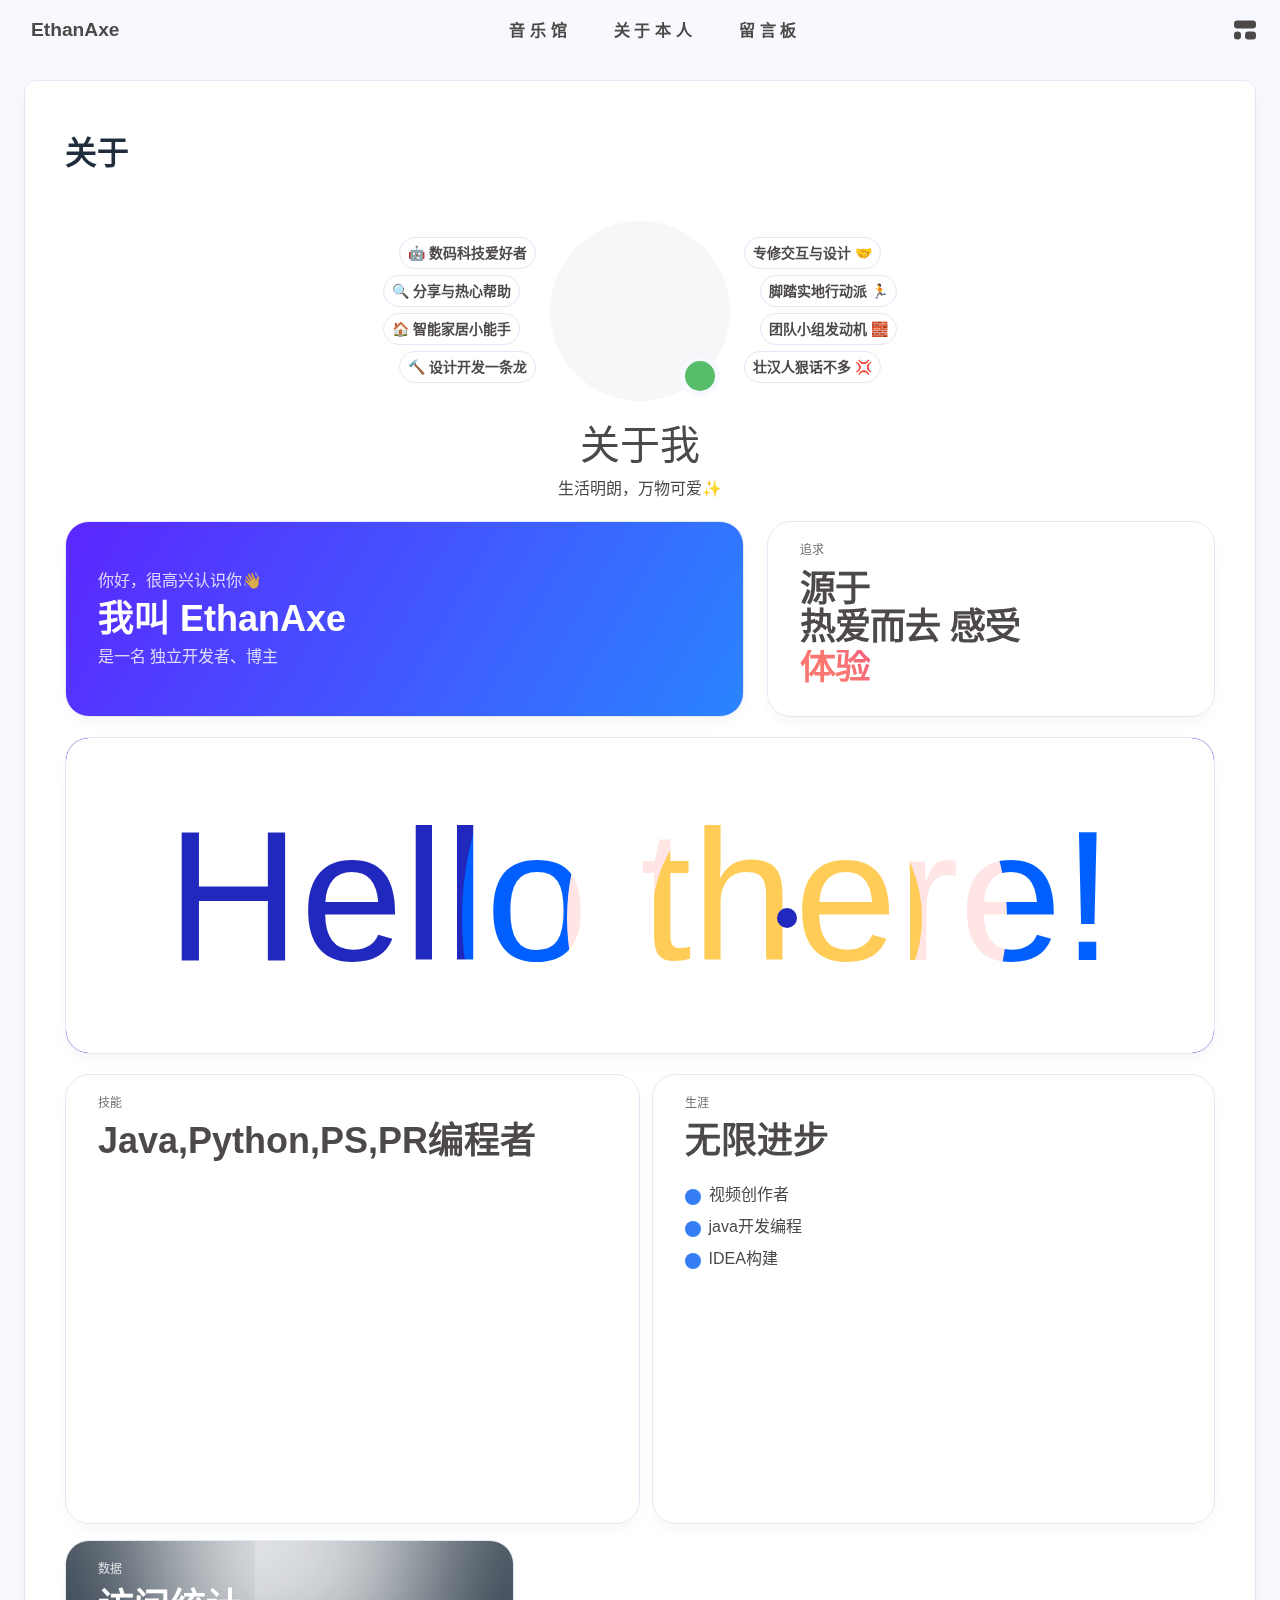
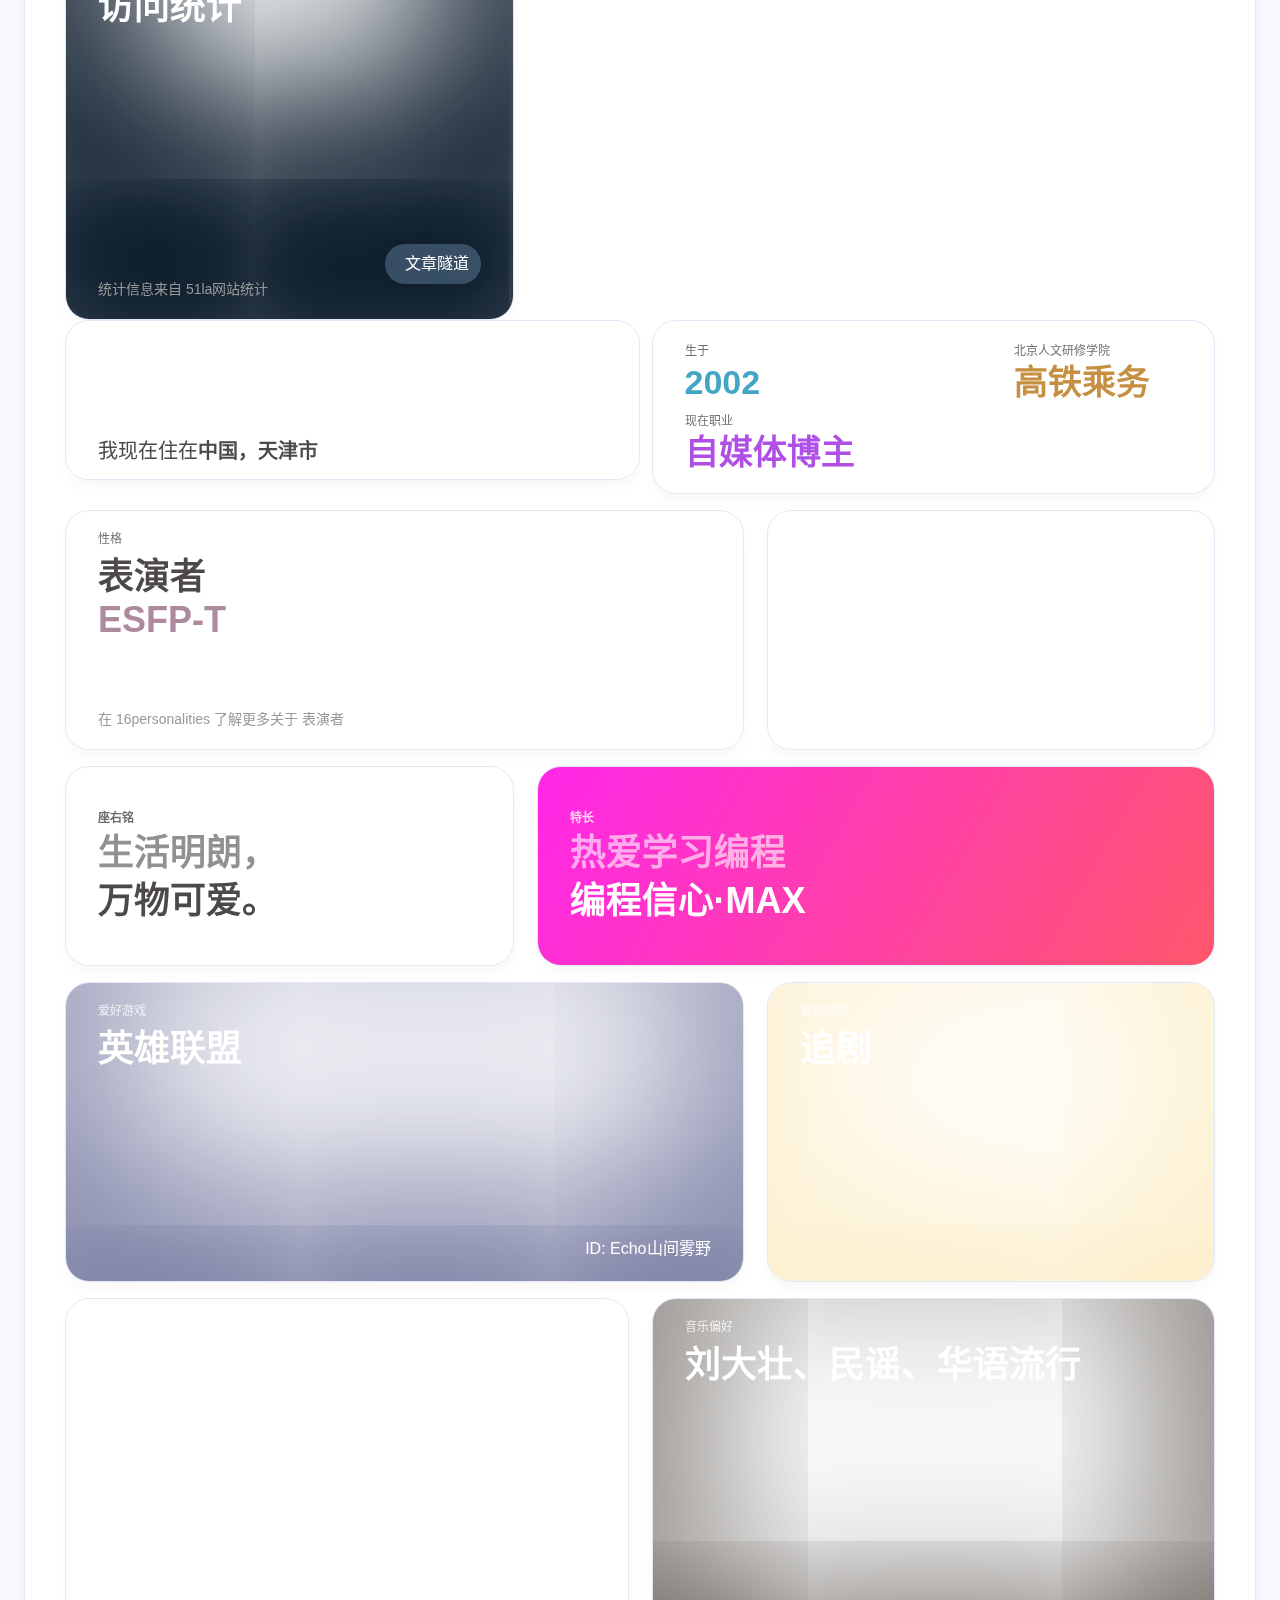
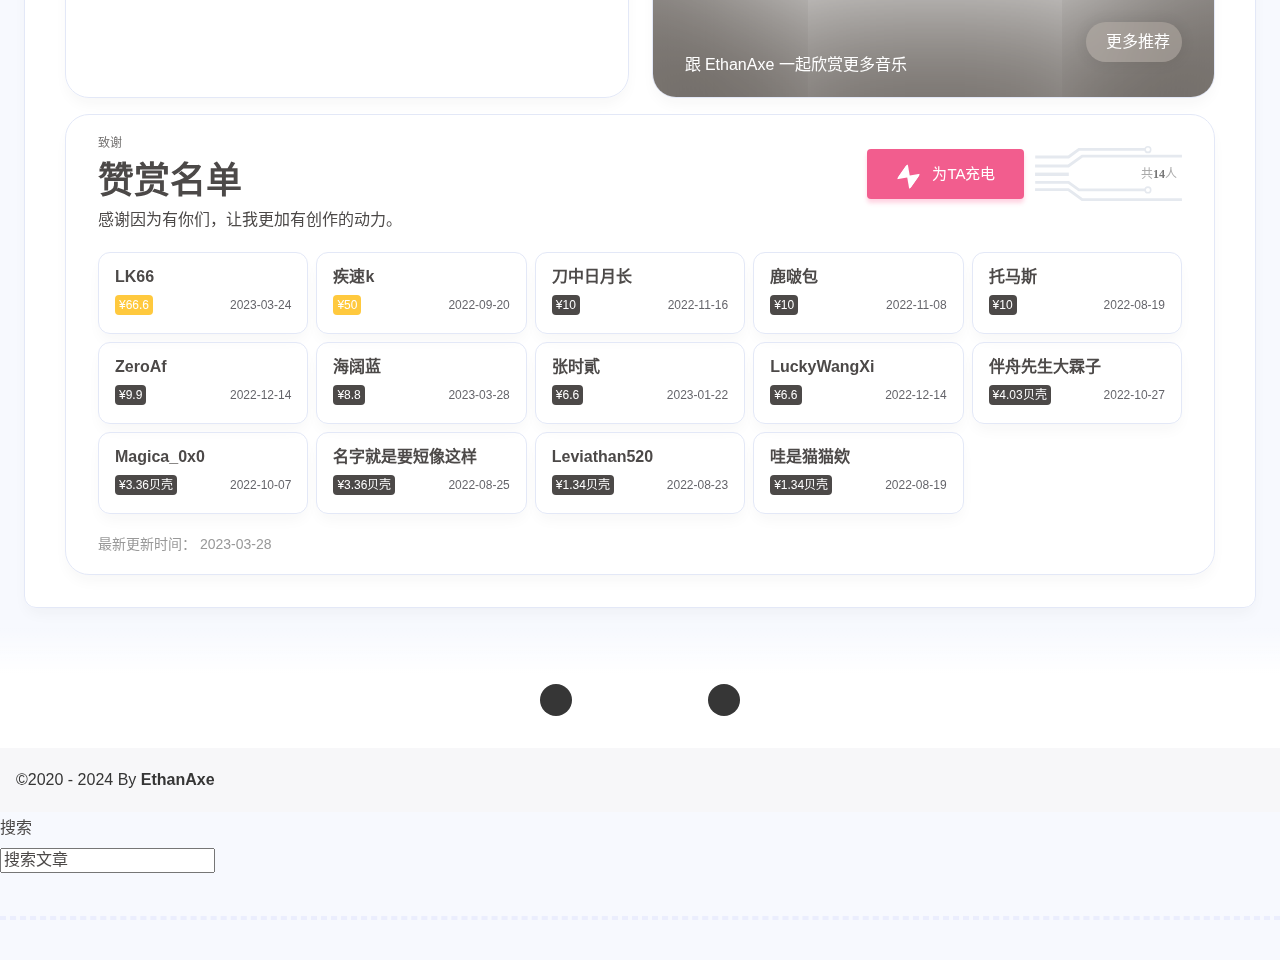
==== commit ac18cba7: "Site updated: 2024-05-05 19:30:33" ====
--- a/about/index.html
+++ b/about/index.html
@@ -202,7 +202,7 @@
 if (true) {
   document.addEventListener('pjax:send', () => { preloader.initLoading() })
   document.addEventListener('pjax:complete', () => { preloader.endLoading() })
-}</script><link rel="stylesheet" href="https://cdn.cbd.int/anzhiyu-theme-static@1.1.10/progress_bar/progress_bar.css"/><script async="async" src="https://cdn.cbd.int/pace-js@1.2.4/pace.min.js" data-pace-options="{ &quot;restartOnRequestAfter&quot;:false,&quot;eventLag&quot;:false}"></script><div class="page" id="body-wrap"><header class="not-top-img" id="page-header"><nav id="nav"><div id="nav-group"><span id="blog_name"><a id="site-name" href="/" accesskey="h"><div class="title">EthanAxe</div><i class="anzhiyufont anzhiyu-icon-house-chimney"></i></a></span><div class="mask-name-container"><div id="name-container"><a id="page-name" href="javascript:anzhiyu.scrollToDest(0, 500)">PAGE_NAME</a></div></div><div id="menus"><div class="menus_items"><div class="menus_item"><a class="site-page faa-parent animated-hover" href="/music/"><svg class="icon faa-tada" aria-hidden="true"><use xlink:href="#icon-music"></use></svg><span> 音乐馆</span></a></div><div class="menus_item"><a class="site-page faa-parent animated-hover" href="/about/"><span> 关于本人</span></a></div><div class="menus_item"><a class="site-page faa-parent animated-hover" href="/comments/"><span> 留言板</span></a></div></div></div><div id="nav-right"><div class="nav-button" id="randomPost_button"><a class="site-page" onclick="toRandomPost()" title="随机前往一个文章" href="javascript:void(0);"><i class="anzhiyufont anzhiyu-icon-dice"></i></a></div><div class="nav-button" id="search-button"><a class="site-page social-icon search" href="javascript:void(0);" title="搜索🔍" accesskey="s"><i class="anzhiyufont anzhiyu-icon-magnifying-glass"></i><span> 搜索</span></a></div><input id="center-console" type="checkbox"/><label class="widget" for="center-console" title="中控台" onclick="anzhiyu.switchConsole();"><i class="left"></i><i class="widget center"></i><i class="widget right"></i></label><div id="console"><div class="console-card-group-reward"><ul class="reward-all console-card"><li class="reward-item"><a href="https://bu.dusays.com/2024/05/04/663656132eaa7.jpg" target="_blank"><img class="post-qr-code-img" alt="微信" src= "[data-uri]" onerror="this.onerror=null,this.src=&quot;/img/404.jpg&quot;" data-lazy-src="https://bu.dusays.com/2024/05/04/663656132eaa7.jpg"/></a><div class="post-qr-code-desc">微信</div></li><li class="reward-item"><a href="https://bu.dusays.com/2024/05/04/6636573a924ab.jpg" target="_blank"><img class="post-qr-code-img" alt="支付宝" src= "[data-uri]" onerror="this.onerror=null,this.src=&quot;/img/404.jpg&quot;" data-lazy-src="https://bu.dusays.com/2024/05/04/6636573a924ab.jpg"/></a><div class="post-qr-code-desc">支付宝</div></li></ul></div><div class="console-card-group"><div class="console-card-group-left"><div class="console-card" id="card-newest-comments"><div class="card-content"><div class="author-content-item-tips">互动</div><span class="author-content-item-title"> 最新评论</span></div><div class="aside-list"><span>正在加载中...</span></div></div></div><div class="console-card-group-right"><div class="console-card tags"><div class="card-content"><div class="author-content-item-tips">兴趣点</div><span class="author-content-item-title">寻找你感兴趣的领域</span></div></div><div class="console-card history"><div class="item-headline"><i class="anzhiyufont anzhiyu-icon-box-archiv"></i><span>文章</span></div><div class="card-archives"><div class="item-headline"><i class="anzhiyufont anzhiyu-icon-archive"></i><span>归档</span></div><ul class="card-archive-list"><li class="card-archive-list-item"><a class="card-archive-list-link" href="/archives/2024/05/"><span class="card-archive-list-date">五月 2024</span><div class="card-archive-list-count-group"><span class="card-archive-list-count">2</span><span>篇</span></div></a></li></ul></div><hr/></div></div></div><div class="button-group"><div class="console-btn-item"><a class="darkmode_switchbutton" title="显示模式切换" href="javascript:void(0);"><i class="anzhiyufont anzhiyu-icon-moon"></i></a></div><div class="console-btn-item" id="consoleHideAside" onclick="anzhiyu.hideAsideBtn()" title="边栏显示控制"><a class="asideSwitch"><i class="anzhiyufont anzhiyu-icon-arrows-left-right"></i></a></div><div class="console-btn-item" id="consoleMusic" onclick="anzhiyu.musicToggle()" title="音乐开关"><a class="music-switch"><i class="anzhiyufont anzhiyu-icon-music"></i></a></div></div><div class="console-mask" onclick="anzhiyu.hideConsole()" href="javascript:void(0);"></div></div><div class="nav-button" id="nav-totop"><a class="totopbtn" href="javascript:void(0);"><i class="anzhiyufont anzhiyu-icon-arrow-up"></i><span id="percent" onclick="anzhiyu.scrollToDest(0,500)">0</span></a></div><div id="toggle-menu"><a class="site-page" href="javascript:void(0);" title="切换"><i class="anzhiyufont anzhiyu-icon-bars"></i></a></div></div></div></nav></header><main id="blog-container"><div class="layout hide-aside" id="content-inner"><div id="page"><h1 class="page-title">关于</h1><div id="about-page"><div class="author-box"><div class="author-tag-left"><span class="author-tag">🤖️ 数码科技爱好者</span><span class="author-tag">🔍 分享与热心帮助</span><span class="author-tag">🏠 智能家居小能手</span><span class="author-tag">🔨 设计开发一条龙</span></div><div class="author-img"><img class="no-lightbox" src= "[data-uri]" onerror="this.onerror=null,this.src=&quot;/img/404.jpg&quot;" data-lazy-src="https://bu.dusays.com/2024/05/04/6635e6e970127.jpg" onerror="this.onerror=null;this.src='/img/friend_404.gif'" alt="avatar"></div><div class="author-tag-right"><span class="author-tag">专修交互与设计 🤝</span><span class="author-tag">脚踏实地行动派 🏃</span><span class="author-tag">团队小组发动机 🧱</span><span class="author-tag">壮汉人狠话不多 💢</span></div></div><p class="p center logo large">关于我</p><p class="p center small">生活明朗，万物可爱✨</p><div class="author-content"><div class="author-content-item myInfoAndSayHello"><div class="title1">你好，很高兴认识你👋</div><div class="title2">我叫 <span class="inline-word">EthanAxe</span></div><div class="title1">是一名 独立开发者、博主</div></div><div class="aboutsiteTips author-content-item"><div class="author-content-item-tips">追求</div><h2>源于<br>热爱而去 感受<div class="mask"><span class="first-tips">学习</span><span>生活</span><span data-up>程序</span> <span data-show>体验</span></div></h2></div></div><div class="hello-about"><div class="cursor" style="translate:none;rotate:none;scale:none;transform:translate(721px,180px)"></div><div class="shapes"><div class="shape shape-1" style="translate:none;rotate:none;scale:none;transform:translate(721px,180px)"></div><div class="shape shape-2" style="translate:none;rotate:none;scale:none;transform:translate(721px,180px)"></div><div class="shape shape-3" style="translate:none;rotate:none;scale:none;transform:translate(721px,180px)"></div></div><div class="content"><h1>Hello there!</h1></div></div><div class="author-content"><div class="author-content-item skills"><div class="card-content"><div class="author-content-item-tips">技能</div><span class="author-content-item-title">Java,Python,PS,PR编程者</span><div class="skills-style-group"></div></div></div><div class="author-content-item careers"><div class="card-content"><div class="author-content-item-tips">生涯</div><span class="author-content-item-title">无限进步</span><div class="careers-group"><div class="career-item"><div class="circle" style="background:#357ef5"></div><div class="name">视频创作者</div></div><div class="career-item"><div class="circle" style="background:#357ef5"></div><div class="name">java开发编程</div></div><div class="career-item"><div class="circle" style="background:#357ef5"></div><div class="name">IDEA构建</div></div></div><img class="author-content-img no-lightbox" alt="生涯" src= "[data-uri]" onerror="this.onerror=null,this.src=&quot;/img/404.jpg&quot;" data-lazy-src="https://bu.dusays.com/2023/04/21/644287166329b.png" onerror="this.onerror=null;this.src='/img/friend_404.gif'"></div></div></div><div class="author-content"><div class="about-statistic author-content-item" style="background: url(https://bu.dusays.com/2023/05/01/644f4b037b930.jpg) top / cover no-repeat;"><div class="card-content"><div class="author-content-item-tips">数据</div><span class="author-content-item-title">访问统计</span><div id="statistic"></div><div class="post-tips">统计信息来自 <a href="https://invite.51.la/1NzKqTeb?target=V6" target="_blank" rel="noopener nofollow">51la网站统计</a></div><div class="banner-button-group"><a class="banner-button" onclick="pjax.loadUrl(&quot;/archives&quot;)"><i class="anzhiyufont anzhiyu-icon-arrow-circle-right"></i> <span class="banner-button-text">文章隧道</span></a></div></div></div><div class="author-content-item-group column mapAndInfo"><style>.author-content-item.map {
+}</script><link rel="stylesheet" href="https://cdn.cbd.int/anzhiyu-theme-static@1.1.10/progress_bar/progress_bar.css"/><script async="async" src="https://cdn.cbd.int/pace-js@1.2.4/pace.min.js" data-pace-options="{ &quot;restartOnRequestAfter&quot;:false,&quot;eventLag&quot;:false}"></script><div class="page" id="body-wrap"><header class="not-top-img" id="page-header"><nav id="nav"><div id="nav-group"><span id="blog_name"><a id="site-name" href="/" accesskey="h"><div class="title">EthanAxe</div><i class="anzhiyufont anzhiyu-icon-house-chimney"></i></a></span><div class="mask-name-container"><div id="name-container"><a id="page-name" href="javascript:anzhiyu.scrollToDest(0, 500)">PAGE_NAME</a></div></div><div id="menus"><div class="menus_items"><div class="menus_item"><a class="site-page faa-parent animated-hover" href="/music/"><svg class="icon faa-tada" aria-hidden="true"><use xlink:href="#icon-music"></use></svg><span> 音乐馆</span></a></div><div class="menus_item"><a class="site-page faa-parent animated-hover" href="/about/"><span> 关于本人</span></a></div><div class="menus_item"><a class="site-page faa-parent animated-hover" href="/comments/"><span> 留言板</span></a></div></div></div><div id="nav-right"><div class="nav-button" id="randomPost_button"><a class="site-page" onclick="toRandomPost()" title="随机前往一个文章" href="javascript:void(0);"><i class="anzhiyufont anzhiyu-icon-dice"></i></a></div><div class="nav-button" id="search-button"><a class="site-page social-icon search" href="javascript:void(0);" title="搜索🔍" accesskey="s"><i class="anzhiyufont anzhiyu-icon-magnifying-glass"></i><span> 搜索</span></a></div><input id="center-console" type="checkbox"/><label class="widget" for="center-console" title="中控台" onclick="anzhiyu.switchConsole();"><i class="left"></i><i class="widget center"></i><i class="widget right"></i></label><div id="console"><div class="console-card-group-reward"><ul class="reward-all console-card"><li class="reward-item"><a href="https://bu.dusays.com/2024/05/04/663656132eaa7.jpg" target="_blank"><img class="post-qr-code-img" alt="微信" src= "[data-uri]" onerror="this.onerror=null,this.src=&quot;/img/404.jpg&quot;" data-lazy-src="https://bu.dusays.com/2024/05/04/663656132eaa7.jpg"/></a><div class="post-qr-code-desc">微信</div></li><li class="reward-item"><a href="https://bu.dusays.com/2024/05/04/6636573a924ab.jpg" target="_blank"><img class="post-qr-code-img" alt="支付宝" src= "[data-uri]" onerror="this.onerror=null,this.src=&quot;/img/404.jpg&quot;" data-lazy-src="https://bu.dusays.com/2024/05/04/6636573a924ab.jpg"/></a><div class="post-qr-code-desc">支付宝</div></li></ul></div><div class="console-card-group"><div class="console-card-group-left"><div class="console-card" id="card-newest-comments"><div class="card-content"><div class="author-content-item-tips">互动</div><span class="author-content-item-title"> 最新评论</span></div><div class="aside-list"><span>正在加载中...</span></div></div></div><div class="console-card-group-right"><div class="console-card tags"><div class="card-content"><div class="author-content-item-tips">兴趣点</div><span class="author-content-item-title">寻找你感兴趣的领域</span></div></div><div class="console-card history"><div class="item-headline"><i class="anzhiyufont anzhiyu-icon-box-archiv"></i><span>文章</span></div><div class="card-archives"><div class="item-headline"><i class="anzhiyufont anzhiyu-icon-archive"></i><span>归档</span></div><ul class="card-archive-list"><li class="card-archive-list-item"><a class="card-archive-list-link" href="/archives/2024/05/"><span class="card-archive-list-date">五月 2024</span><div class="card-archive-list-count-group"><span class="card-archive-list-count">3</span><span>篇</span></div></a></li></ul></div><hr/></div></div></div><div class="button-group"><div class="console-btn-item"><a class="darkmode_switchbutton" title="显示模式切换" href="javascript:void(0);"><i class="anzhiyufont anzhiyu-icon-moon"></i></a></div><div class="console-btn-item" id="consoleHideAside" onclick="anzhiyu.hideAsideBtn()" title="边栏显示控制"><a class="asideSwitch"><i class="anzhiyufont anzhiyu-icon-arrows-left-right"></i></a></div><div class="console-btn-item" id="consoleMusic" onclick="anzhiyu.musicToggle()" title="音乐开关"><a class="music-switch"><i class="anzhiyufont anzhiyu-icon-music"></i></a></div></div><div class="console-mask" onclick="anzhiyu.hideConsole()" href="javascript:void(0);"></div></div><div class="nav-button" id="nav-totop"><a class="totopbtn" href="javascript:void(0);"><i class="anzhiyufont anzhiyu-icon-arrow-up"></i><span id="percent" onclick="anzhiyu.scrollToDest(0,500)">0</span></a></div><div id="toggle-menu"><a class="site-page" href="javascript:void(0);" title="切换"><i class="anzhiyufont anzhiyu-icon-bars"></i></a></div></div></div></nav></header><main id="blog-container"><div class="layout hide-aside" id="content-inner"><div id="page"><h1 class="page-title">关于</h1><div id="about-page"><div class="author-box"><div class="author-tag-left"><span class="author-tag">🤖️ 数码科技爱好者</span><span class="author-tag">🔍 分享与热心帮助</span><span class="author-tag">🏠 智能家居小能手</span><span class="author-tag">🔨 设计开发一条龙</span></div><div class="author-img"><img class="no-lightbox" src= "[data-uri]" onerror="this.onerror=null,this.src=&quot;/img/404.jpg&quot;" data-lazy-src="https://bu.dusays.com/2024/05/04/6635e6e970127.jpg" onerror="this.onerror=null;this.src='/img/friend_404.gif'" alt="avatar"></div><div class="author-tag-right"><span class="author-tag">专修交互与设计 🤝</span><span class="author-tag">脚踏实地行动派 🏃</span><span class="author-tag">团队小组发动机 🧱</span><span class="author-tag">壮汉人狠话不多 💢</span></div></div><p class="p center logo large">关于我</p><p class="p center small">生活明朗，万物可爱✨</p><div class="author-content"><div class="author-content-item myInfoAndSayHello"><div class="title1">你好，很高兴认识你👋</div><div class="title2">我叫 <span class="inline-word">EthanAxe</span></div><div class="title1">是一名 独立开发者、博主</div></div><div class="aboutsiteTips author-content-item"><div class="author-content-item-tips">追求</div><h2>源于<br>热爱而去 感受<div class="mask"><span class="first-tips">学习</span><span>生活</span><span data-up>程序</span> <span data-show>体验</span></div></h2></div></div><div class="hello-about"><div class="cursor" style="translate:none;rotate:none;scale:none;transform:translate(721px,180px)"></div><div class="shapes"><div class="shape shape-1" style="translate:none;rotate:none;scale:none;transform:translate(721px,180px)"></div><div class="shape shape-2" style="translate:none;rotate:none;scale:none;transform:translate(721px,180px)"></div><div class="shape shape-3" style="translate:none;rotate:none;scale:none;transform:translate(721px,180px)"></div></div><div class="content"><h1>Hello there!</h1></div></div><div class="author-content"><div class="author-content-item skills"><div class="card-content"><div class="author-content-item-tips">技能</div><span class="author-content-item-title">Java,Python,PS,PR编程者</span><div class="skills-style-group"></div></div></div><div class="author-content-item careers"><div class="card-content"><div class="author-content-item-tips">生涯</div><span class="author-content-item-title">无限进步</span><div class="careers-group"><div class="career-item"><div class="circle" style="background:#357ef5"></div><div class="name">视频创作者</div></div><div class="career-item"><div class="circle" style="background:#357ef5"></div><div class="name">java开发编程</div></div><div class="career-item"><div class="circle" style="background:#357ef5"></div><div class="name">IDEA构建</div></div></div><img class="author-content-img no-lightbox" alt="生涯" src= "[data-uri]" onerror="this.onerror=null,this.src=&quot;/img/404.jpg&quot;" data-lazy-src="https://bu.dusays.com/2023/04/21/644287166329b.png" onerror="this.onerror=null;this.src='/img/friend_404.gif'"></div></div></div><div class="author-content"><div class="about-statistic author-content-item" style="background: url(https://bu.dusays.com/2023/05/01/644f4b037b930.jpg) top / cover no-repeat;"><div class="card-content"><div class="author-content-item-tips">数据</div><span class="author-content-item-title">访问统计</span><div id="statistic"></div><div class="post-tips">统计信息来自 <a href="https://invite.51.la/1NzKqTeb?target=V6" target="_blank" rel="noopener nofollow">51la网站统计</a></div><div class="banner-button-group"><a class="banner-button" onclick="pjax.loadUrl(&quot;/archives&quot;)"><i class="anzhiyufont anzhiyu-icon-arrow-circle-right"></i> <span class="banner-button-text">文章隧道</span></a></div></div></div><div class="author-content-item-group column mapAndInfo"><style>.author-content-item.map {
   background-image: url(https://bu.dusays.com/2024/05/04/6635f4db6b406.png);
 }
 [data-theme='dark'] .author-content-item.map {
@@ -345,7 +345,7 @@
   initAboutPage()
 } else {
   getScript("https://cdn.cbd.int/anzhiyu-theme-static@1.0.0/gsap/gsap.min.js").then(initAboutPage);
-}</script></div></div></main><footer id="footer"><div id="footer-wrap"><div id="footer_deal"><a class="deal_link" target="_blank" rel="noopener" href="https://www.douyin.com/user/self?showTab=post" title="抖音"><i class="anzhiyufont anzhiyu-icon-tiktok"></i></a><img class="footer_mini_logo" title="返回顶部" alt="返回顶部" onclick="anzhiyu.scrollToDest(0, 500)" src= "[data-uri]" onerror="this.onerror=null,this.src=&quot;/img/404.jpg&quot;" data-lazy-src="https://bu.dusays.com/2024/05/04/6635e6e970127.jpg" size="50px"/><a class="deal_link" target="_blank" rel="noopener" href="https://github.com/EthanAxew" title="Github"><i class="anzhiyufont anzhiyu-icon-github"></i></a></div></div><div id="footer-bar"><div class="footer-bar-links"><div class="footer-bar-left"><div id="footer-bar-tips"><div class="copyright">&copy;2020 - 2024 By <a class="footer-bar-link" href="/" title="EthanAxe" target="_blank">EthanAxe</a></div></div><div id="footer-type-tips"></div></div><div class="footer-bar-right"><a class="footer-bar-link" target="_blank" rel="noopener" href="https://github.com/anzhiyu-c/hexo-theme-anzhiyu" title="主题">主题</a></div></div></div></footer></div><div id="sidebar"><div id="menu-mask"></div><div id="sidebar-menus"><div class="sidebar-site-data site-data is-center"><a href="/archives/" title="archive"><div class="headline">文章</div><div class="length-num">2</div></a><a href="/tags/" title="tag"><div class="headline">标签</div><div class="length-num">0</div></a><a href="/categories/" title="category"><div class="headline">分类</div><div class="length-num">2</div></a></div><span class="sidebar-menu-item-title">功能</span><div class="sidebar-menu-item"><a class="darkmode_switchbutton menu-child" href="javascript:void(0);" title="显示模式"><i class="anzhiyufont anzhiyu-icon-circle-half-stroke"></i><span>显示模式</span></a></div><div class="back-menu-list-groups"><div class="back-menu-list-group"><div class="back-menu-list-title">网页</div><div class="back-menu-list"><a class="back-menu-item" target="_blank" rel="noopener" href="https://www.ethanaxe.online/" title="博客"><img class="back-menu-item-icon" src= "[data-uri]" onerror="this.onerror=null,this.src=&quot;/img/404.jpg&quot;" data-lazy-src="https://bu.dusays.com/2021/01/15/264705e09d189.png" alt="博客"/><span class="back-menu-item-text">博客</span></a></div></div><div class="back-menu-list-group"><div class="back-menu-list-title">项目</div><div class="back-menu-list"><a class="back-menu-item" target="_blank" rel="noopener" href="https://www.ethanaxe.online/" title="吧啦吧啦"><img class="back-menu-item-icon" src= "[data-uri]" onerror="this.onerror=null,this.src=&quot;/img/404.jpg&quot;" data-lazy-src="https://bu.dusays.com/2021/01/15/1ca417b61d003.png" alt="吧啦吧啦"/><span class="back-menu-item-text">吧啦吧啦</span></a></div></div></div><div class="menus_items"><div class="menus_item"><a class="site-page faa-parent animated-hover" href="/music/"><svg class="icon faa-tada" aria-hidden="true"><use xlink:href="#icon-music"></use></svg><span> 音乐馆</span></a></div><div class="menus_item"><a class="site-page faa-parent animated-hover" href="/about/"><span> 关于本人</span></a></div><div class="menus_item"><a class="site-page faa-parent animated-hover" href="/comments/"><span> 留言板</span></a></div></div><span class="sidebar-menu-item-title">标签</span></div></div><div id="rightside"><div id="rightside-config-hide"><button id="translateLink" type="button" title="简繁转换">繁</button><button id="darkmode" type="button" title="浅色和深色模式转换"><i class="anzhiyufont anzhiyu-icon-circle-half-stroke"></i></button></div><div id="rightside-config-show"><button id="rightside-config" type="button" title="设置"><i class="anzhiyufont anzhiyu-icon-gear"></i></button><button id="go-up" type="button" title="回到顶部"><i class="anzhiyufont anzhiyu-icon-arrow-up"></i></button></div></div><div id="nav-music"><a id="nav-music-hoverTips" onclick="anzhiyu.musicToggle()" accesskey="m">播放音乐</a><div id="console-music-bg"></div><meting-js id="8152976493" server="netease" type="playlist" mutex="true" preload="none" theme="var(--anzhiyu-main)" data-lrctype="0" order="random" volume="0.7"></meting-js></div><div id="local-search"><div class="search-dialog"><nav class="search-nav"><span class="search-dialog-title">搜索</span><span id="loading-status"></span><button class="search-close-button"><i class="anzhiyufont anzhiyu-icon-xmark"></i></button></nav><div class="is-center" id="loading-database"><i class="anzhiyufont anzhiyu-icon-spinner anzhiyu-pulse-icon"></i><span>  数据库加载中</span></div><div class="search-wrap"><div id="local-search-input"><div class="local-search-box"><input class="local-search-box--input" placeholder="搜索文章" type="text"/></div></div><hr/><div id="local-search-results"></div></div></div><div id="search-mask"></div></div><div id="rightMenu"><div class="rightMenu-group rightMenu-small"><div class="rightMenu-item" id="menu-backward"><i class="anzhiyufont anzhiyu-icon-arrow-left"></i></div><div class="rightMenu-item" id="menu-forward"><i class="anzhiyufont anzhiyu-icon-arrow-right"></i></div><div class="rightMenu-item" id="menu-refresh"><i class="anzhiyufont anzhiyu-icon-arrow-rotate-right" style="font-size: 1rem;"></i></div><div class="rightMenu-item" id="menu-top"><i class="anzhiyufont anzhiyu-icon-arrow-up"></i></div></div><div class="rightMenu-group rightMenu-line rightMenuPlugin"><div class="rightMenu-item" id="menu-copytext"><i class="anzhiyufont anzhiyu-icon-copy"></i><span>复制选中文本</span></div><div class="rightMenu-item" id="menu-pastetext"><i class="anzhiyufont anzhiyu-icon-paste"></i><span>粘贴文本</span></div><a class="rightMenu-item" id="menu-commenttext"><i class="anzhiyufont anzhiyu-icon-comment-medical"></i><span>引用到评论</span></a><div class="rightMenu-item" id="menu-newwindow"><i class="anzhiyufont anzhiyu-icon-window-restore"></i><span>新窗口打开</span></div><div class="rightMenu-item" id="menu-copylink"><i class="anzhiyufont anzhiyu-icon-link"></i><span>复制链接地址</span></div><div class="rightMenu-item" id="menu-copyimg"><i class="anzhiyufont anzhiyu-icon-images"></i><span>复制此图片</span></div><div class="rightMenu-item" id="menu-downloadimg"><i class="anzhiyufont anzhiyu-icon-download"></i><span>下载此图片</span></div><div class="rightMenu-item" id="menu-newwindowimg"><i class="anzhiyufont anzhiyu-icon-window-restore"></i><span>新窗口打开图片</span></div><div class="rightMenu-item" id="menu-search"><i class="anzhiyufont anzhiyu-icon-magnifying-glass"></i><span>站内搜索</span></div><div class="rightMenu-item" id="menu-searchBaidu"><i class="anzhiyufont anzhiyu-icon-magnifying-glass"></i><span>百度搜索</span></div><div class="rightMenu-item" id="menu-music-toggle"><i class="anzhiyufont anzhiyu-icon-play"></i><span>播放音乐</span></div><div class="rightMenu-item" id="menu-music-back"><i class="anzhiyufont anzhiyu-icon-backward"></i><span>切换到上一首</span></div><div class="rightMenu-item" id="menu-music-forward"><i class="anzhiyufont anzhiyu-icon-forward"></i><span>切换到下一首</span></div><div class="rightMenu-item" id="menu-music-playlist" onclick="window.open(&quot;https://y.qq.com/n/ryqq/playlist/8802438608&quot;, &quot;_blank&quot;);" style="display: none;"><i class="anzhiyufont anzhiyu-icon-radio"></i><span>查看所有歌曲</span></div><div class="rightMenu-item" id="menu-music-copyMusicName"><i class="anzhiyufont anzhiyu-icon-copy"></i><span>复制歌名</span></div></div><div class="rightMenu-group rightMenu-line rightMenuOther"><a class="rightMenu-item menu-link" id="menu-randomPost"><i class="anzhiyufont anzhiyu-icon-shuffle"></i><span>随便逛逛</span></a><a class="rightMenu-item menu-link" href="/categories/"><i class="anzhiyufont anzhiyu-icon-cube"></i><span>博客分类</span></a><a class="rightMenu-item menu-link" href="/tags/"><i class="anzhiyufont anzhiyu-icon-tags"></i><span>文章标签</span></a></div><div class="rightMenu-group rightMenu-line rightMenuOther"><a class="rightMenu-item" id="menu-copy" href="javascript:void(0);"><i class="anzhiyufont anzhiyu-icon-copy"></i><span>复制地址</span></a><a class="rightMenu-item" id="menu-commentBarrage" href="javascript:void(0);"><i class="anzhiyufont anzhiyu-icon-message"></i><span class="menu-commentBarrage-text">关闭热评</span></a><a class="rightMenu-item" id="menu-darkmode" href="javascript:void(0);"><i class="anzhiyufont anzhiyu-icon-circle-half-stroke"></i><span class="menu-darkmode-text">深色模式</span></a><a class="rightMenu-item" id="menu-translate" href="javascript:void(0);"><i class="anzhiyufont anzhiyu-icon-language"></i><span>轉為繁體</span></a></div></div><div id="rightmenu-mask"></div><div><script src="/js/utils.js"></script><script src="/js/main.js"></script><script src="/js/tw_cn.js"></script><script src="https://cdn.cbd.int/@fancyapps/ui@5.0.28/dist/fancybox/fancybox.umd.js"></script><script src="https://cdn.cbd.int/instant.page@5.2.0/instantpage.js" type="module"></script><script src="https://cdn.cbd.int/vanilla-lazyload@17.8.5/dist/lazyload.iife.min.js"></script><script src="https://cdn.cbd.int/node-snackbar@0.1.16/dist/snackbar.min.js"></script><canvas id="universe"></canvas><script async src="https://npm.elemecdn.com/anzhiyu-theme-static@1.0.0/dark/dark.js"></script><script>// 消除控制台打印
+}</script></div></div></main><footer id="footer"><div id="footer-wrap"><div id="footer_deal"><a class="deal_link" target="_blank" rel="noopener" href="https://www.douyin.com/user/self?showTab=post" title="抖音"><i class="anzhiyufont anzhiyu-icon-tiktok"></i></a><img class="footer_mini_logo" title="返回顶部" alt="返回顶部" onclick="anzhiyu.scrollToDest(0, 500)" src= "[data-uri]" onerror="this.onerror=null,this.src=&quot;/img/404.jpg&quot;" data-lazy-src="https://bu.dusays.com/2024/05/04/6635e6e970127.jpg" size="50px"/><a class="deal_link" target="_blank" rel="noopener" href="https://github.com/EthanAxew" title="Github"><i class="anzhiyufont anzhiyu-icon-github"></i></a></div></div><div id="footer-bar"><div class="footer-bar-links"><div class="footer-bar-left"><div id="footer-bar-tips"><div class="copyright">&copy;2020 - 2024 By <a class="footer-bar-link" href="/" title="EthanAxe" target="_blank">EthanAxe</a></div></div><div id="footer-type-tips"></div></div><div class="footer-bar-right"><a class="footer-bar-link" href="/null"></a></div></div></div></footer></div><div id="sidebar"><div id="menu-mask"></div><div id="sidebar-menus"><div class="sidebar-site-data site-data is-center"><a href="/archives/" title="archive"><div class="headline">文章</div><div class="length-num">3</div></a><a href="/tags/" title="tag"><div class="headline">标签</div><div class="length-num">0</div></a><a href="/categories/" title="category"><div class="headline">分类</div><div class="length-num">3</div></a></div><span class="sidebar-menu-item-title">功能</span><div class="sidebar-menu-item"><a class="darkmode_switchbutton menu-child" href="javascript:void(0);" title="显示模式"><i class="anzhiyufont anzhiyu-icon-circle-half-stroke"></i><span>显示模式</span></a></div><div class="back-menu-list-groups"><div class="back-menu-list-group"><div class="back-menu-list-title">网页</div><div class="back-menu-list"><a class="back-menu-item" target="_blank" rel="noopener" href="https://www.ethanaxe.online/" title="博客"><img class="back-menu-item-icon" src= "[data-uri]" onerror="this.onerror=null,this.src=&quot;/img/404.jpg&quot;" data-lazy-src="https://bu.dusays.com/2021/01/15/264705e09d189.png" alt="博客"/><span class="back-menu-item-text">博客</span></a></div></div><div class="back-menu-list-group"><div class="back-menu-list-title">项目</div><div class="back-menu-list"><a class="back-menu-item" target="_blank" rel="noopener" href="https://www.ethanaxe.online/" title="吧啦吧啦"><img class="back-menu-item-icon" src= "[data-uri]" onerror="this.onerror=null,this.src=&quot;/img/404.jpg&quot;" data-lazy-src="https://bu.dusays.com/2021/01/15/1ca417b61d003.png" alt="吧啦吧啦"/><span class="back-menu-item-text">吧啦吧啦</span></a></div></div></div><div class="menus_items"><div class="menus_item"><a class="site-page faa-parent animated-hover" href="/music/"><svg class="icon faa-tada" aria-hidden="true"><use xlink:href="#icon-music"></use></svg><span> 音乐馆</span></a></div><div class="menus_item"><a class="site-page faa-parent animated-hover" href="/about/"><span> 关于本人</span></a></div><div class="menus_item"><a class="site-page faa-parent animated-hover" href="/comments/"><span> 留言板</span></a></div></div><span class="sidebar-menu-item-title">标签</span></div></div><div id="rightside"><div id="rightside-config-hide"><button id="translateLink" type="button" title="简繁转换">繁</button><button id="darkmode" type="button" title="浅色和深色模式转换"><i class="anzhiyufont anzhiyu-icon-circle-half-stroke"></i></button></div><div id="rightside-config-show"><button id="rightside-config" type="button" title="设置"><i class="anzhiyufont anzhiyu-icon-gear"></i></button><button id="go-up" type="button" title="回到顶部"><i class="anzhiyufont anzhiyu-icon-arrow-up"></i></button></div></div><div id="nav-music"><a id="nav-music-hoverTips" onclick="anzhiyu.musicToggle()" accesskey="m">播放音乐</a><div id="console-music-bg"></div><meting-js id="8152976493" server="netease" type="playlist" mutex="true" preload="none" theme="var(--anzhiyu-main)" data-lrctype="0" order="random" volume="0.7"></meting-js></div><div id="local-search"><div class="search-dialog"><nav class="search-nav"><span class="search-dialog-title">搜索</span><span id="loading-status"></span><button class="search-close-button"><i class="anzhiyufont anzhiyu-icon-xmark"></i></button></nav><div class="is-center" id="loading-database"><i class="anzhiyufont anzhiyu-icon-spinner anzhiyu-pulse-icon"></i><span>  数据库加载中</span></div><div class="search-wrap"><div id="local-search-input"><div class="local-search-box"><input class="local-search-box--input" placeholder="搜索文章" type="text"/></div></div><hr/><div id="local-search-results"></div></div></div><div id="search-mask"></div></div><div id="rightMenu"><div class="rightMenu-group rightMenu-small"><div class="rightMenu-item" id="menu-backward"><i class="anzhiyufont anzhiyu-icon-arrow-left"></i></div><div class="rightMenu-item" id="menu-forward"><i class="anzhiyufont anzhiyu-icon-arrow-right"></i></div><div class="rightMenu-item" id="menu-refresh"><i class="anzhiyufont anzhiyu-icon-arrow-rotate-right" style="font-size: 1rem;"></i></div><div class="rightMenu-item" id="menu-top"><i class="anzhiyufont anzhiyu-icon-arrow-up"></i></div></div><div class="rightMenu-group rightMenu-line rightMenuPlugin"><div class="rightMenu-item" id="menu-copytext"><i class="anzhiyufont anzhiyu-icon-copy"></i><span>复制选中文本</span></div><div class="rightMenu-item" id="menu-pastetext"><i class="anzhiyufont anzhiyu-icon-paste"></i><span>粘贴文本</span></div><a class="rightMenu-item" id="menu-commenttext"><i class="anzhiyufont anzhiyu-icon-comment-medical"></i><span>引用到评论</span></a><div class="rightMenu-item" id="menu-newwindow"><i class="anzhiyufont anzhiyu-icon-window-restore"></i><span>新窗口打开</span></div><div class="rightMenu-item" id="menu-copylink"><i class="anzhiyufont anzhiyu-icon-link"></i><span>复制链接地址</span></div><div class="rightMenu-item" id="menu-copyimg"><i class="anzhiyufont anzhiyu-icon-images"></i><span>复制此图片</span></div><div class="rightMenu-item" id="menu-downloadimg"><i class="anzhiyufont anzhiyu-icon-download"></i><span>下载此图片</span></div><div class="rightMenu-item" id="menu-newwindowimg"><i class="anzhiyufont anzhiyu-icon-window-restore"></i><span>新窗口打开图片</span></div><div class="rightMenu-item" id="menu-search"><i class="anzhiyufont anzhiyu-icon-magnifying-glass"></i><span>站内搜索</span></div><div class="rightMenu-item" id="menu-searchBaidu"><i class="anzhiyufont anzhiyu-icon-magnifying-glass"></i><span>百度搜索</span></div><div class="rightMenu-item" id="menu-music-toggle"><i class="anzhiyufont anzhiyu-icon-play"></i><span>播放音乐</span></div><div class="rightMenu-item" id="menu-music-back"><i class="anzhiyufont anzhiyu-icon-backward"></i><span>切换到上一首</span></div><div class="rightMenu-item" id="menu-music-forward"><i class="anzhiyufont anzhiyu-icon-forward"></i><span>切换到下一首</span></div><div class="rightMenu-item" id="menu-music-playlist" onclick="window.open(&quot;https://y.qq.com/n/ryqq/playlist/8802438608&quot;, &quot;_blank&quot;);" style="display: none;"><i class="anzhiyufont anzhiyu-icon-radio"></i><span>查看所有歌曲</span></div><div class="rightMenu-item" id="menu-music-copyMusicName"><i class="anzhiyufont anzhiyu-icon-copy"></i><span>复制歌名</span></div></div><div class="rightMenu-group rightMenu-line rightMenuOther"><a class="rightMenu-item menu-link" id="menu-randomPost"><i class="anzhiyufont anzhiyu-icon-shuffle"></i><span>随便逛逛</span></a><a class="rightMenu-item menu-link" href="/categories/"><i class="anzhiyufont anzhiyu-icon-cube"></i><span>博客分类</span></a><a class="rightMenu-item menu-link" href="/tags/"><i class="anzhiyufont anzhiyu-icon-tags"></i><span>文章标签</span></a></div><div class="rightMenu-group rightMenu-line rightMenuOther"><a class="rightMenu-item" id="menu-copy" href="javascript:void(0);"><i class="anzhiyufont anzhiyu-icon-copy"></i><span>复制地址</span></a><a class="rightMenu-item" id="menu-commentBarrage" href="javascript:void(0);"><i class="anzhiyufont anzhiyu-icon-message"></i><span class="menu-commentBarrage-text">关闭热评</span></a><a class="rightMenu-item" id="menu-darkmode" href="javascript:void(0);"><i class="anzhiyufont anzhiyu-icon-circle-half-stroke"></i><span class="menu-darkmode-text">深色模式</span></a><a class="rightMenu-item" id="menu-translate" href="javascript:void(0);"><i class="anzhiyufont anzhiyu-icon-language"></i><span>轉為繁體</span></a></div></div><div id="rightmenu-mask"></div><div><script src="/js/utils.js"></script><script src="/js/main.js"></script><script src="/js/tw_cn.js"></script><script src="https://cdn.cbd.int/@fancyapps/ui@5.0.28/dist/fancybox/fancybox.umd.js"></script><script src="https://cdn.cbd.int/instant.page@5.2.0/instantpage.js" type="module"></script><script src="https://cdn.cbd.int/vanilla-lazyload@17.8.5/dist/lazyload.iife.min.js"></script><script src="https://cdn.cbd.int/node-snackbar@0.1.16/dist/snackbar.min.js"></script><canvas id="universe"></canvas><script async src="https://npm.elemecdn.com/anzhiyu-theme-static@1.0.0/dark/dark.js"></script><script>// 消除控制台打印
 var HoldLog = console.log;
 console.log = function () {};
 let now1 = new Date();
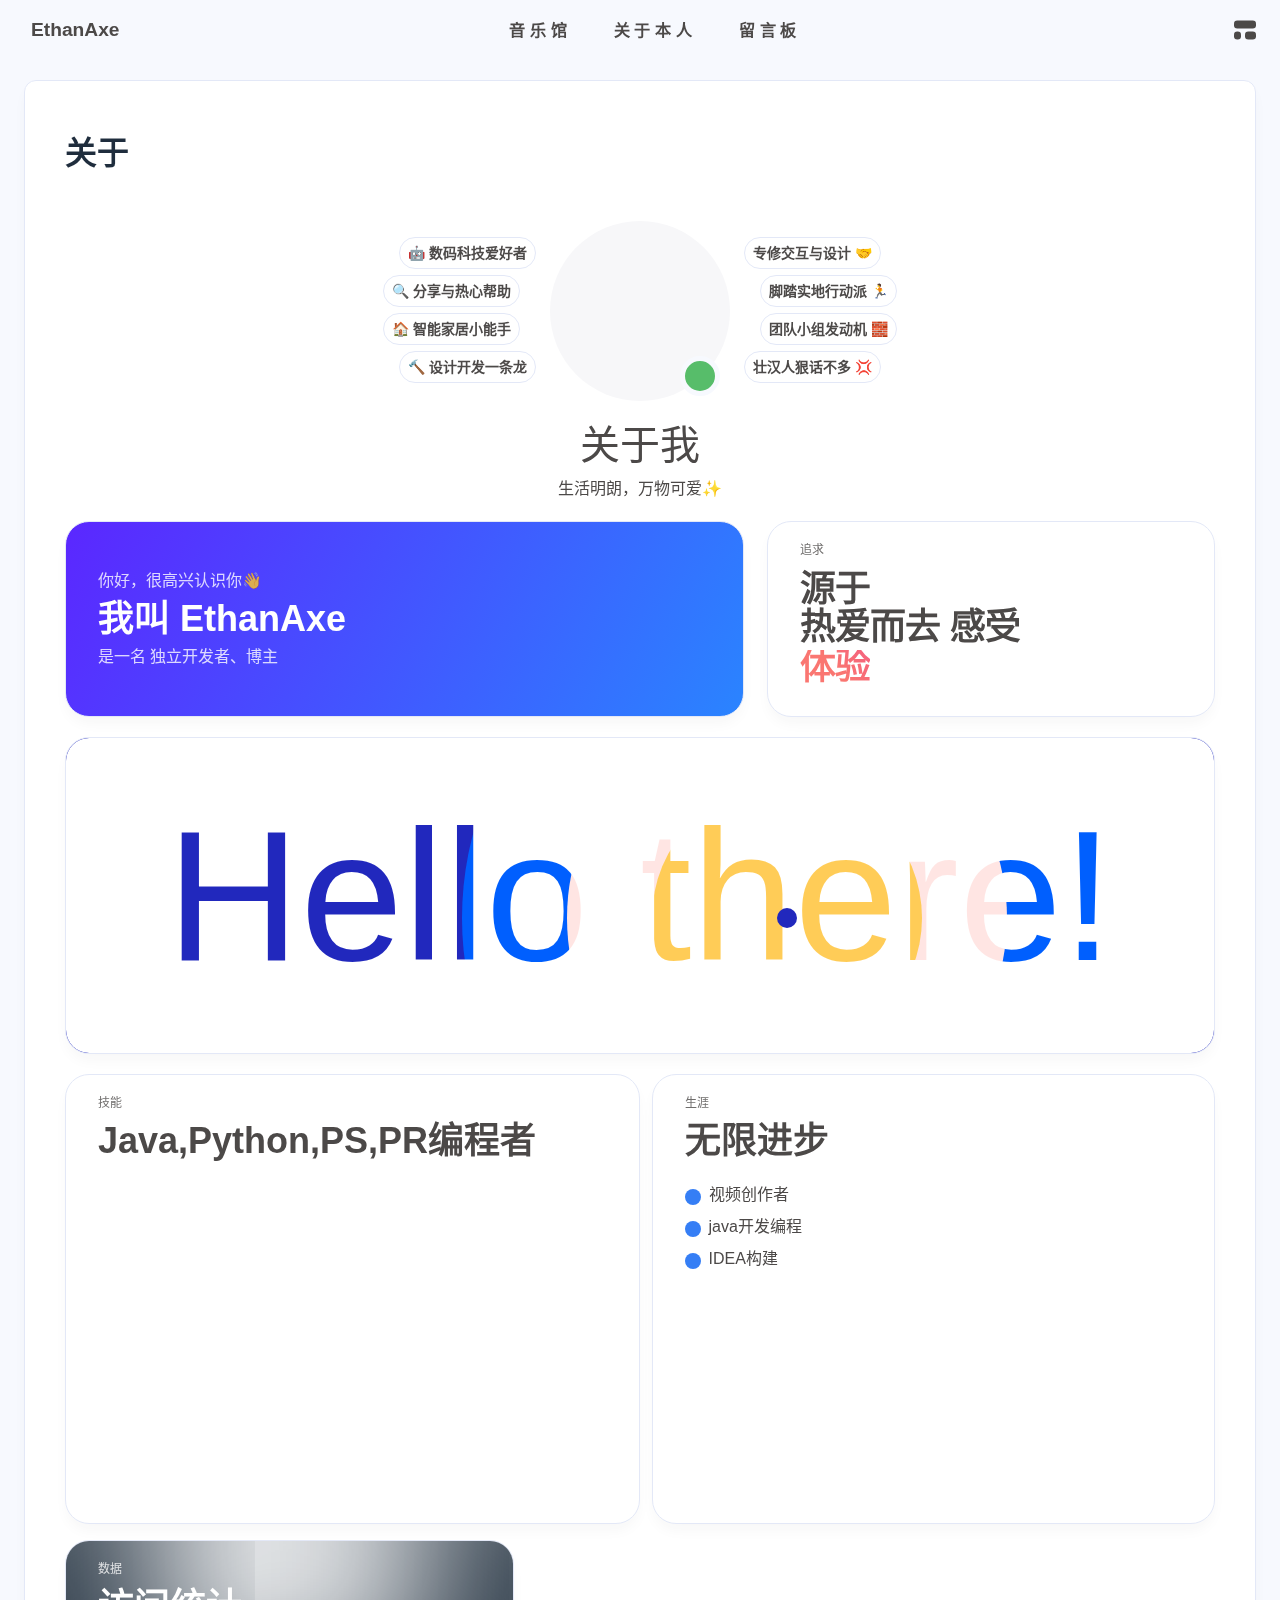
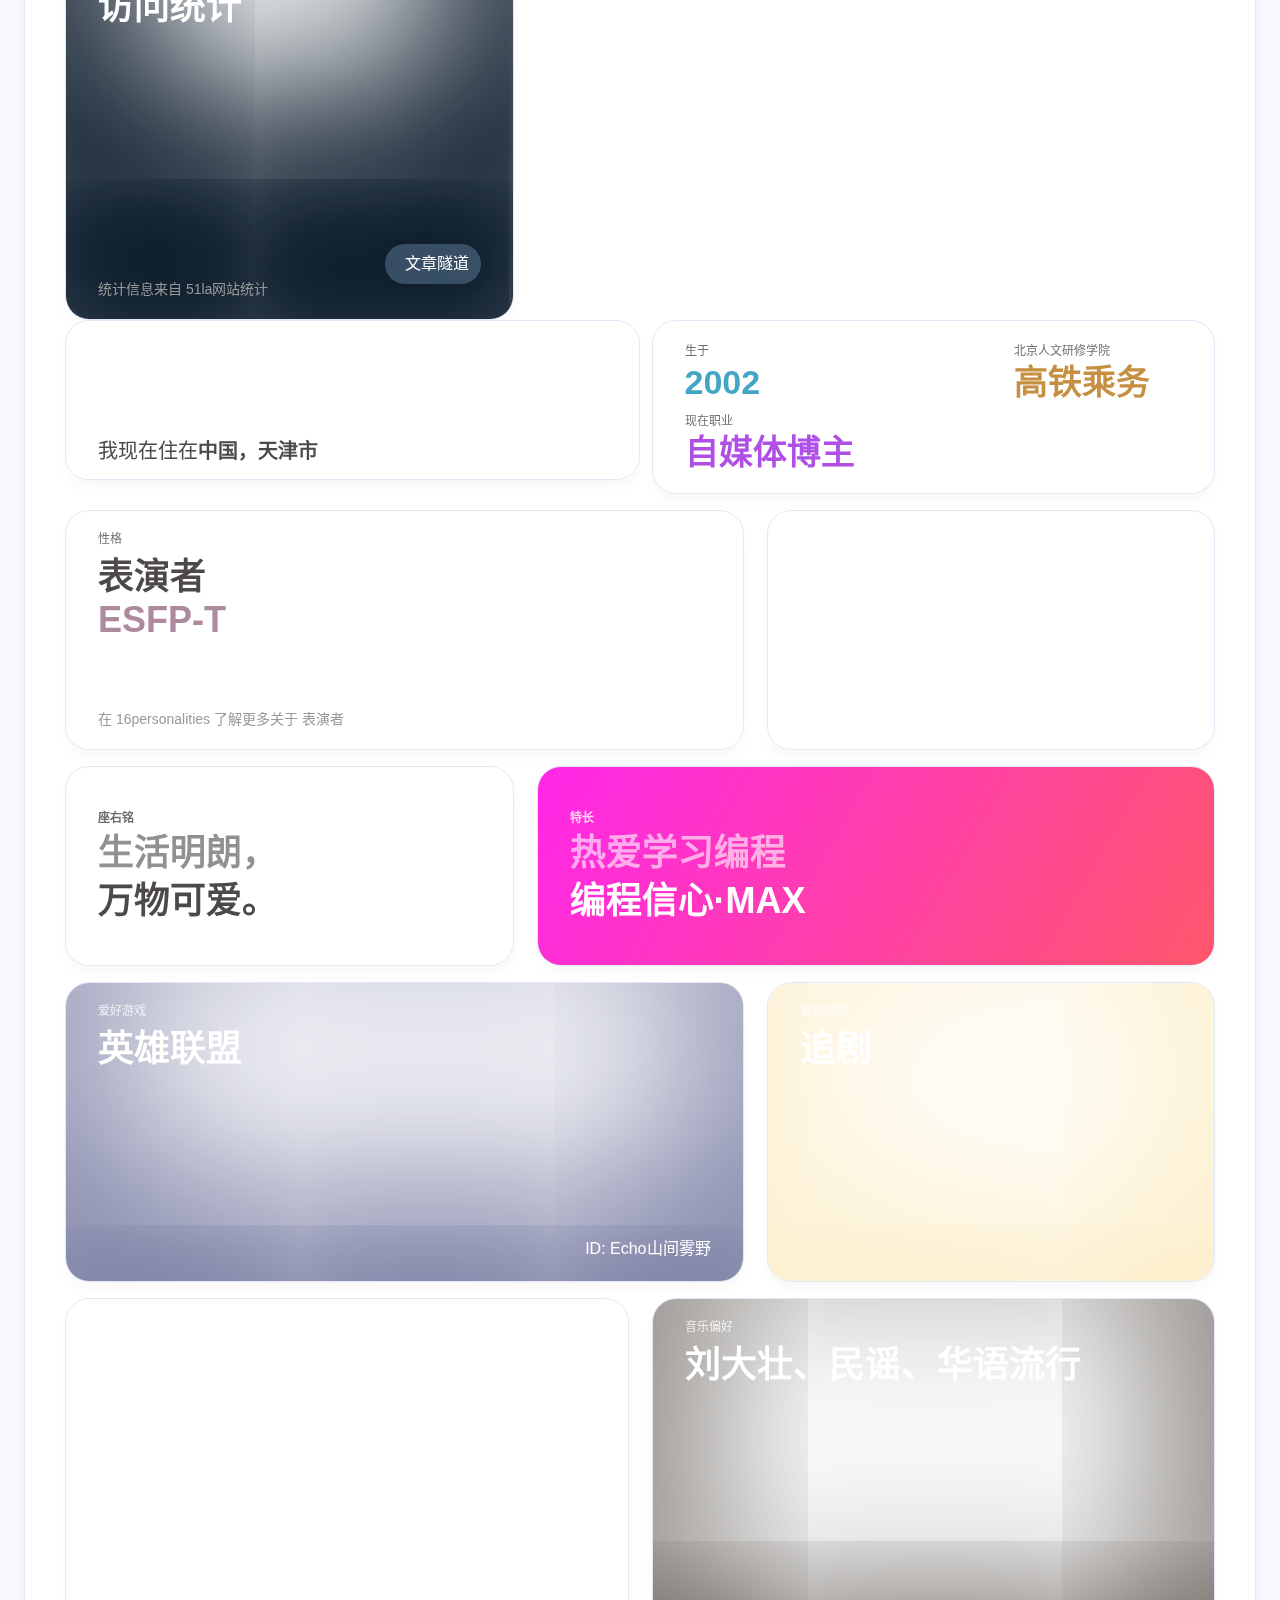
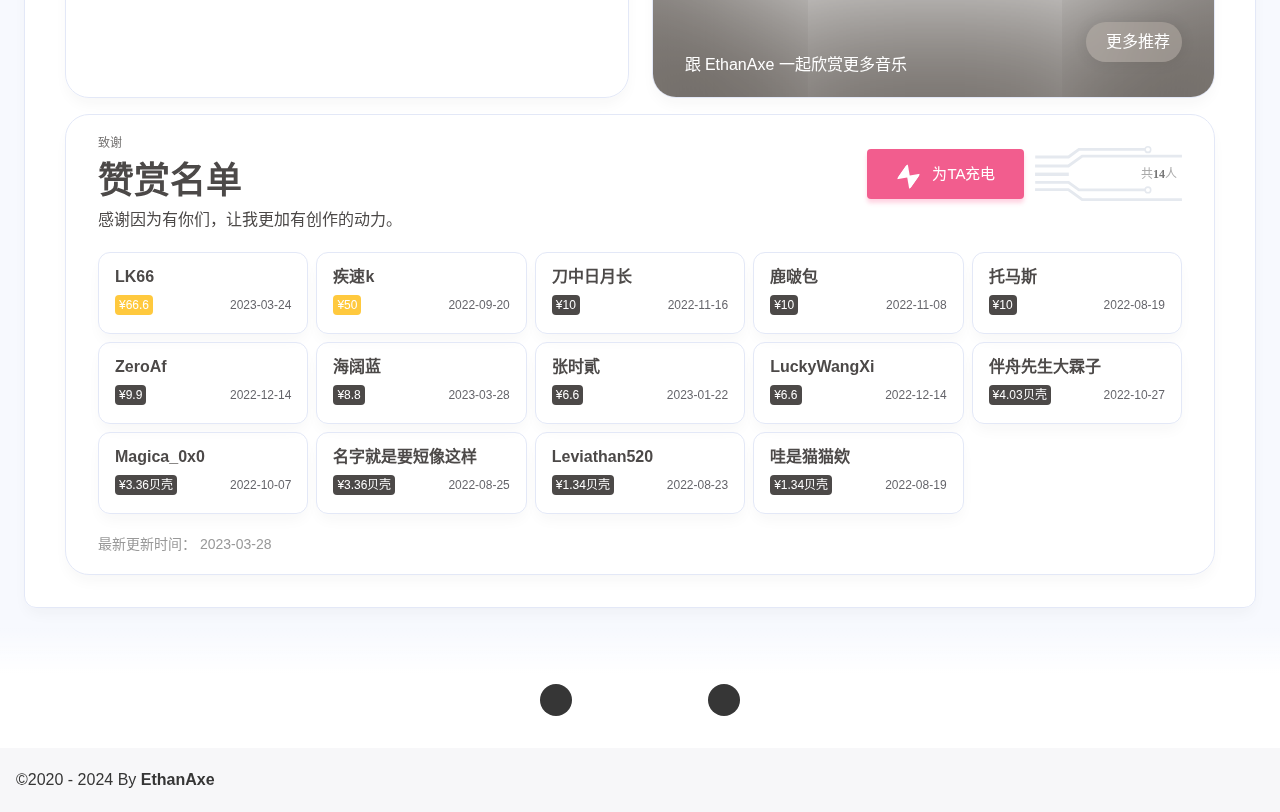
==== commit 1e436a48: "Site updated: 2024-05-05 19:30:47" ====
--- a/about/index.html
+++ b/about/index.html
@@ -14,7 +14,7 @@
   mainTone: {"mode":"both","api":"https://color.anheyu.com/api?img=","cover_change":true},
   authorStatus: {"skills":["🔍 分享与热心帮助"]},
   algolia: undefined,
-  localSearch: {"path":"/search.xml","preload":true,"languages":{"hits_empty":"找不到您查询的内容：${query}"}},
+  localSearch: undefined,
   translate: {"defaultEncoding":2,"translateDelay":0,"msgToTraditionalChinese":"繁","msgToSimplifiedChinese":"简","rightMenuMsgToTraditionalChinese":"转为繁体","rightMenuMsgToSimplifiedChinese":"转为简体"},
   noticeOutdate: undefined,
   highlight: {"plugin":"highlight.js","highlightCopy":true,"highlightLang":true,"highlightHeightLimit":330},
@@ -202,7 +202,7 @@
 if (true) {
   document.addEventListener('pjax:send', () => { preloader.initLoading() })
   document.addEventListener('pjax:complete', () => { preloader.endLoading() })
-}</script><link rel="stylesheet" href="https://cdn.cbd.int/anzhiyu-theme-static@1.1.10/progress_bar/progress_bar.css"/><script async="async" src="https://cdn.cbd.int/pace-js@1.2.4/pace.min.js" data-pace-options="{ &quot;restartOnRequestAfter&quot;:false,&quot;eventLag&quot;:false}"></script><div class="page" id="body-wrap"><header class="not-top-img" id="page-header"><nav id="nav"><div id="nav-group"><span id="blog_name"><a id="site-name" href="/" accesskey="h"><div class="title">EthanAxe</div><i class="anzhiyufont anzhiyu-icon-house-chimney"></i></a></span><div class="mask-name-container"><div id="name-container"><a id="page-name" href="javascript:anzhiyu.scrollToDest(0, 500)">PAGE_NAME</a></div></div><div id="menus"><div class="menus_items"><div class="menus_item"><a class="site-page faa-parent animated-hover" href="/music/"><svg class="icon faa-tada" aria-hidden="true"><use xlink:href="#icon-music"></use></svg><span> 音乐馆</span></a></div><div class="menus_item"><a class="site-page faa-parent animated-hover" href="/about/"><span> 关于本人</span></a></div><div class="menus_item"><a class="site-page faa-parent animated-hover" href="/comments/"><span> 留言板</span></a></div></div></div><div id="nav-right"><div class="nav-button" id="randomPost_button"><a class="site-page" onclick="toRandomPost()" title="随机前往一个文章" href="javascript:void(0);"><i class="anzhiyufont anzhiyu-icon-dice"></i></a></div><div class="nav-button" id="search-button"><a class="site-page social-icon search" href="javascript:void(0);" title="搜索🔍" accesskey="s"><i class="anzhiyufont anzhiyu-icon-magnifying-glass"></i><span> 搜索</span></a></div><input id="center-console" type="checkbox"/><label class="widget" for="center-console" title="中控台" onclick="anzhiyu.switchConsole();"><i class="left"></i><i class="widget center"></i><i class="widget right"></i></label><div id="console"><div class="console-card-group-reward"><ul class="reward-all console-card"><li class="reward-item"><a href="https://bu.dusays.com/2024/05/04/663656132eaa7.jpg" target="_blank"><img class="post-qr-code-img" alt="微信" src= "[data-uri]" onerror="this.onerror=null,this.src=&quot;/img/404.jpg&quot;" data-lazy-src="https://bu.dusays.com/2024/05/04/663656132eaa7.jpg"/></a><div class="post-qr-code-desc">微信</div></li><li class="reward-item"><a href="https://bu.dusays.com/2024/05/04/6636573a924ab.jpg" target="_blank"><img class="post-qr-code-img" alt="支付宝" src= "[data-uri]" onerror="this.onerror=null,this.src=&quot;/img/404.jpg&quot;" data-lazy-src="https://bu.dusays.com/2024/05/04/6636573a924ab.jpg"/></a><div class="post-qr-code-desc">支付宝</div></li></ul></div><div class="console-card-group"><div class="console-card-group-left"><div class="console-card" id="card-newest-comments"><div class="card-content"><div class="author-content-item-tips">互动</div><span class="author-content-item-title"> 最新评论</span></div><div class="aside-list"><span>正在加载中...</span></div></div></div><div class="console-card-group-right"><div class="console-card tags"><div class="card-content"><div class="author-content-item-tips">兴趣点</div><span class="author-content-item-title">寻找你感兴趣的领域</span></div></div><div class="console-card history"><div class="item-headline"><i class="anzhiyufont anzhiyu-icon-box-archiv"></i><span>文章</span></div><div class="card-archives"><div class="item-headline"><i class="anzhiyufont anzhiyu-icon-archive"></i><span>归档</span></div><ul class="card-archive-list"><li class="card-archive-list-item"><a class="card-archive-list-link" href="/archives/2024/05/"><span class="card-archive-list-date">五月 2024</span><div class="card-archive-list-count-group"><span class="card-archive-list-count">3</span><span>篇</span></div></a></li></ul></div><hr/></div></div></div><div class="button-group"><div class="console-btn-item"><a class="darkmode_switchbutton" title="显示模式切换" href="javascript:void(0);"><i class="anzhiyufont anzhiyu-icon-moon"></i></a></div><div class="console-btn-item" id="consoleHideAside" onclick="anzhiyu.hideAsideBtn()" title="边栏显示控制"><a class="asideSwitch"><i class="anzhiyufont anzhiyu-icon-arrows-left-right"></i></a></div><div class="console-btn-item" id="consoleMusic" onclick="anzhiyu.musicToggle()" title="音乐开关"><a class="music-switch"><i class="anzhiyufont anzhiyu-icon-music"></i></a></div></div><div class="console-mask" onclick="anzhiyu.hideConsole()" href="javascript:void(0);"></div></div><div class="nav-button" id="nav-totop"><a class="totopbtn" href="javascript:void(0);"><i class="anzhiyufont anzhiyu-icon-arrow-up"></i><span id="percent" onclick="anzhiyu.scrollToDest(0,500)">0</span></a></div><div id="toggle-menu"><a class="site-page" href="javascript:void(0);" title="切换"><i class="anzhiyufont anzhiyu-icon-bars"></i></a></div></div></div></nav></header><main id="blog-container"><div class="layout hide-aside" id="content-inner"><div id="page"><h1 class="page-title">关于</h1><div id="about-page"><div class="author-box"><div class="author-tag-left"><span class="author-tag">🤖️ 数码科技爱好者</span><span class="author-tag">🔍 分享与热心帮助</span><span class="author-tag">🏠 智能家居小能手</span><span class="author-tag">🔨 设计开发一条龙</span></div><div class="author-img"><img class="no-lightbox" src= "[data-uri]" onerror="this.onerror=null,this.src=&quot;/img/404.jpg&quot;" data-lazy-src="https://bu.dusays.com/2024/05/04/6635e6e970127.jpg" onerror="this.onerror=null;this.src='/img/friend_404.gif'" alt="avatar"></div><div class="author-tag-right"><span class="author-tag">专修交互与设计 🤝</span><span class="author-tag">脚踏实地行动派 🏃</span><span class="author-tag">团队小组发动机 🧱</span><span class="author-tag">壮汉人狠话不多 💢</span></div></div><p class="p center logo large">关于我</p><p class="p center small">生活明朗，万物可爱✨</p><div class="author-content"><div class="author-content-item myInfoAndSayHello"><div class="title1">你好，很高兴认识你👋</div><div class="title2">我叫 <span class="inline-word">EthanAxe</span></div><div class="title1">是一名 独立开发者、博主</div></div><div class="aboutsiteTips author-content-item"><div class="author-content-item-tips">追求</div><h2>源于<br>热爱而去 感受<div class="mask"><span class="first-tips">学习</span><span>生活</span><span data-up>程序</span> <span data-show>体验</span></div></h2></div></div><div class="hello-about"><div class="cursor" style="translate:none;rotate:none;scale:none;transform:translate(721px,180px)"></div><div class="shapes"><div class="shape shape-1" style="translate:none;rotate:none;scale:none;transform:translate(721px,180px)"></div><div class="shape shape-2" style="translate:none;rotate:none;scale:none;transform:translate(721px,180px)"></div><div class="shape shape-3" style="translate:none;rotate:none;scale:none;transform:translate(721px,180px)"></div></div><div class="content"><h1>Hello there!</h1></div></div><div class="author-content"><div class="author-content-item skills"><div class="card-content"><div class="author-content-item-tips">技能</div><span class="author-content-item-title">Java,Python,PS,PR编程者</span><div class="skills-style-group"></div></div></div><div class="author-content-item careers"><div class="card-content"><div class="author-content-item-tips">生涯</div><span class="author-content-item-title">无限进步</span><div class="careers-group"><div class="career-item"><div class="circle" style="background:#357ef5"></div><div class="name">视频创作者</div></div><div class="career-item"><div class="circle" style="background:#357ef5"></div><div class="name">java开发编程</div></div><div class="career-item"><div class="circle" style="background:#357ef5"></div><div class="name">IDEA构建</div></div></div><img class="author-content-img no-lightbox" alt="生涯" src= "[data-uri]" onerror="this.onerror=null,this.src=&quot;/img/404.jpg&quot;" data-lazy-src="https://bu.dusays.com/2023/04/21/644287166329b.png" onerror="this.onerror=null;this.src='/img/friend_404.gif'"></div></div></div><div class="author-content"><div class="about-statistic author-content-item" style="background: url(https://bu.dusays.com/2023/05/01/644f4b037b930.jpg) top / cover no-repeat;"><div class="card-content"><div class="author-content-item-tips">数据</div><span class="author-content-item-title">访问统计</span><div id="statistic"></div><div class="post-tips">统计信息来自 <a href="https://invite.51.la/1NzKqTeb?target=V6" target="_blank" rel="noopener nofollow">51la网站统计</a></div><div class="banner-button-group"><a class="banner-button" onclick="pjax.loadUrl(&quot;/archives&quot;)"><i class="anzhiyufont anzhiyu-icon-arrow-circle-right"></i> <span class="banner-button-text">文章隧道</span></a></div></div></div><div class="author-content-item-group column mapAndInfo"><style>.author-content-item.map {
+}</script><link rel="stylesheet" href="https://cdn.cbd.int/anzhiyu-theme-static@1.1.10/progress_bar/progress_bar.css"/><script async="async" src="https://cdn.cbd.int/pace-js@1.2.4/pace.min.js" data-pace-options="{ &quot;restartOnRequestAfter&quot;:false,&quot;eventLag&quot;:false}"></script><div class="page" id="body-wrap"><header class="not-top-img" id="page-header"><nav id="nav"><div id="nav-group"><span id="blog_name"><a id="site-name" href="/" accesskey="h"><div class="title">EthanAxe</div><i class="anzhiyufont anzhiyu-icon-house-chimney"></i></a></span><div class="mask-name-container"><div id="name-container"><a id="page-name" href="javascript:anzhiyu.scrollToDest(0, 500)">PAGE_NAME</a></div></div><div id="menus"><div class="menus_items"><div class="menus_item"><a class="site-page faa-parent animated-hover" href="/music/"><svg class="icon faa-tada" aria-hidden="true"><use xlink:href="#icon-music"></use></svg><span> 音乐馆</span></a></div><div class="menus_item"><a class="site-page faa-parent animated-hover" href="/about/"><span> 关于本人</span></a></div><div class="menus_item"><a class="site-page faa-parent animated-hover" href="/comments/"><span> 留言板</span></a></div></div></div><div id="nav-right"><div class="nav-button" id="randomPost_button"><a class="site-page" onclick="toRandomPost()" title="随机前往一个文章" href="javascript:void(0);"><i class="anzhiyufont anzhiyu-icon-dice"></i></a></div><input id="center-console" type="checkbox"/><label class="widget" for="center-console" title="中控台" onclick="anzhiyu.switchConsole();"><i class="left"></i><i class="widget center"></i><i class="widget right"></i></label><div id="console"><div class="console-card-group-reward"><ul class="reward-all console-card"><li class="reward-item"><a href="https://bu.dusays.com/2024/05/04/663656132eaa7.jpg" target="_blank"><img class="post-qr-code-img" alt="微信" src= "[data-uri]" onerror="this.onerror=null,this.src=&quot;/img/404.jpg&quot;" data-lazy-src="https://bu.dusays.com/2024/05/04/663656132eaa7.jpg"/></a><div class="post-qr-code-desc">微信</div></li><li class="reward-item"><a href="https://bu.dusays.com/2024/05/04/6636573a924ab.jpg" target="_blank"><img class="post-qr-code-img" alt="支付宝" src= "[data-uri]" onerror="this.onerror=null,this.src=&quot;/img/404.jpg&quot;" data-lazy-src="https://bu.dusays.com/2024/05/04/6636573a924ab.jpg"/></a><div class="post-qr-code-desc">支付宝</div></li></ul></div><div class="console-card-group"><div class="console-card-group-left"><div class="console-card" id="card-newest-comments"><div class="card-content"><div class="author-content-item-tips">互动</div><span class="author-content-item-title"> 最新评论</span></div><div class="aside-list"><span>正在加载中...</span></div></div></div><div class="console-card-group-right"><div class="console-card tags"><div class="card-content"><div class="author-content-item-tips">兴趣点</div><span class="author-content-item-title">寻找你感兴趣的领域</span></div></div><div class="console-card history"><div class="item-headline"><i class="anzhiyufont anzhiyu-icon-box-archiv"></i><span>文章</span></div><div class="card-archives"><div class="item-headline"><i class="anzhiyufont anzhiyu-icon-archive"></i><span>归档</span></div><ul class="card-archive-list"><li class="card-archive-list-item"><a class="card-archive-list-link" href="/archives/2024/05/"><span class="card-archive-list-date">五月 2024</span><div class="card-archive-list-count-group"><span class="card-archive-list-count">3</span><span>篇</span></div></a></li></ul></div><hr/></div></div></div><div class="button-group"><div class="console-btn-item"><a class="darkmode_switchbutton" title="显示模式切换" href="javascript:void(0);"><i class="anzhiyufont anzhiyu-icon-moon"></i></a></div><div class="console-btn-item" id="consoleHideAside" onclick="anzhiyu.hideAsideBtn()" title="边栏显示控制"><a class="asideSwitch"><i class="anzhiyufont anzhiyu-icon-arrows-left-right"></i></a></div><div class="console-btn-item" id="consoleMusic" onclick="anzhiyu.musicToggle()" title="音乐开关"><a class="music-switch"><i class="anzhiyufont anzhiyu-icon-music"></i></a></div></div><div class="console-mask" onclick="anzhiyu.hideConsole()" href="javascript:void(0);"></div></div><div class="nav-button" id="nav-totop"><a class="totopbtn" href="javascript:void(0);"><i class="anzhiyufont anzhiyu-icon-arrow-up"></i><span id="percent" onclick="anzhiyu.scrollToDest(0,500)">0</span></a></div><div id="toggle-menu"><a class="site-page" href="javascript:void(0);" title="切换"><i class="anzhiyufont anzhiyu-icon-bars"></i></a></div></div></div></nav></header><main id="blog-container"><div class="layout hide-aside" id="content-inner"><div id="page"><h1 class="page-title">关于</h1><div id="about-page"><div class="author-box"><div class="author-tag-left"><span class="author-tag">🤖️ 数码科技爱好者</span><span class="author-tag">🔍 分享与热心帮助</span><span class="author-tag">🏠 智能家居小能手</span><span class="author-tag">🔨 设计开发一条龙</span></div><div class="author-img"><img class="no-lightbox" src= "[data-uri]" onerror="this.onerror=null,this.src=&quot;/img/404.jpg&quot;" data-lazy-src="https://bu.dusays.com/2024/05/04/6635e6e970127.jpg" onerror="this.onerror=null;this.src='/img/friend_404.gif'" alt="avatar"></div><div class="author-tag-right"><span class="author-tag">专修交互与设计 🤝</span><span class="author-tag">脚踏实地行动派 🏃</span><span class="author-tag">团队小组发动机 🧱</span><span class="author-tag">壮汉人狠话不多 💢</span></div></div><p class="p center logo large">关于我</p><p class="p center small">生活明朗，万物可爱✨</p><div class="author-content"><div class="author-content-item myInfoAndSayHello"><div class="title1">你好，很高兴认识你👋</div><div class="title2">我叫 <span class="inline-word">EthanAxe</span></div><div class="title1">是一名 独立开发者、博主</div></div><div class="aboutsiteTips author-content-item"><div class="author-content-item-tips">追求</div><h2>源于<br>热爱而去 感受<div class="mask"><span class="first-tips">学习</span><span>生活</span><span data-up>程序</span> <span data-show>体验</span></div></h2></div></div><div class="hello-about"><div class="cursor" style="translate:none;rotate:none;scale:none;transform:translate(721px,180px)"></div><div class="shapes"><div class="shape shape-1" style="translate:none;rotate:none;scale:none;transform:translate(721px,180px)"></div><div class="shape shape-2" style="translate:none;rotate:none;scale:none;transform:translate(721px,180px)"></div><div class="shape shape-3" style="translate:none;rotate:none;scale:none;transform:translate(721px,180px)"></div></div><div class="content"><h1>Hello there!</h1></div></div><div class="author-content"><div class="author-content-item skills"><div class="card-content"><div class="author-content-item-tips">技能</div><span class="author-content-item-title">Java,Python,PS,PR编程者</span><div class="skills-style-group"></div></div></div><div class="author-content-item careers"><div class="card-content"><div class="author-content-item-tips">生涯</div><span class="author-content-item-title">无限进步</span><div class="careers-group"><div class="career-item"><div class="circle" style="background:#357ef5"></div><div class="name">视频创作者</div></div><div class="career-item"><div class="circle" style="background:#357ef5"></div><div class="name">java开发编程</div></div><div class="career-item"><div class="circle" style="background:#357ef5"></div><div class="name">IDEA构建</div></div></div><img class="author-content-img no-lightbox" alt="生涯" src= "[data-uri]" onerror="this.onerror=null,this.src=&quot;/img/404.jpg&quot;" data-lazy-src="https://bu.dusays.com/2023/04/21/644287166329b.png" onerror="this.onerror=null;this.src='/img/friend_404.gif'"></div></div></div><div class="author-content"><div class="about-statistic author-content-item" style="background: url(https://bu.dusays.com/2023/05/01/644f4b037b930.jpg) top / cover no-repeat;"><div class="card-content"><div class="author-content-item-tips">数据</div><span class="author-content-item-title">访问统计</span><div id="statistic"></div><div class="post-tips">统计信息来自 <a href="https://invite.51.la/1NzKqTeb?target=V6" target="_blank" rel="noopener nofollow">51la网站统计</a></div><div class="banner-button-group"><a class="banner-button" onclick="pjax.loadUrl(&quot;/archives&quot;)"><i class="anzhiyufont anzhiyu-icon-arrow-circle-right"></i> <span class="banner-button-text">文章隧道</span></a></div></div></div><div class="author-content-item-group column mapAndInfo"><style>.author-content-item.map {
   background-image: url(https://bu.dusays.com/2024/05/04/6635f4db6b406.png);
 }
 [data-theme='dark'] .author-content-item.map {
@@ -345,7 +345,7 @@
   initAboutPage()
 } else {
   getScript("https://cdn.cbd.int/anzhiyu-theme-static@1.0.0/gsap/gsap.min.js").then(initAboutPage);
-}</script></div></div></main><footer id="footer"><div id="footer-wrap"><div id="footer_deal"><a class="deal_link" target="_blank" rel="noopener" href="https://www.douyin.com/user/self?showTab=post" title="抖音"><i class="anzhiyufont anzhiyu-icon-tiktok"></i></a><img class="footer_mini_logo" title="返回顶部" alt="返回顶部" onclick="anzhiyu.scrollToDest(0, 500)" src= "[data-uri]" onerror="this.onerror=null,this.src=&quot;/img/404.jpg&quot;" data-lazy-src="https://bu.dusays.com/2024/05/04/6635e6e970127.jpg" size="50px"/><a class="deal_link" target="_blank" rel="noopener" href="https://github.com/EthanAxew" title="Github"><i class="anzhiyufont anzhiyu-icon-github"></i></a></div></div><div id="footer-bar"><div class="footer-bar-links"><div class="footer-bar-left"><div id="footer-bar-tips"><div class="copyright">&copy;2020 - 2024 By <a class="footer-bar-link" href="/" title="EthanAxe" target="_blank">EthanAxe</a></div></div><div id="footer-type-tips"></div></div><div class="footer-bar-right"><a class="footer-bar-link" href="/null"></a></div></div></div></footer></div><div id="sidebar"><div id="menu-mask"></div><div id="sidebar-menus"><div class="sidebar-site-data site-data is-center"><a href="/archives/" title="archive"><div class="headline">文章</div><div class="length-num">3</div></a><a href="/tags/" title="tag"><div class="headline">标签</div><div class="length-num">0</div></a><a href="/categories/" title="category"><div class="headline">分类</div><div class="length-num">3</div></a></div><span class="sidebar-menu-item-title">功能</span><div class="sidebar-menu-item"><a class="darkmode_switchbutton menu-child" href="javascript:void(0);" title="显示模式"><i class="anzhiyufont anzhiyu-icon-circle-half-stroke"></i><span>显示模式</span></a></div><div class="back-menu-list-groups"><div class="back-menu-list-group"><div class="back-menu-list-title">网页</div><div class="back-menu-list"><a class="back-menu-item" target="_blank" rel="noopener" href="https://www.ethanaxe.online/" title="博客"><img class="back-menu-item-icon" src= "[data-uri]" onerror="this.onerror=null,this.src=&quot;/img/404.jpg&quot;" data-lazy-src="https://bu.dusays.com/2021/01/15/264705e09d189.png" alt="博客"/><span class="back-menu-item-text">博客</span></a></div></div><div class="back-menu-list-group"><div class="back-menu-list-title">项目</div><div class="back-menu-list"><a class="back-menu-item" target="_blank" rel="noopener" href="https://www.ethanaxe.online/" title="吧啦吧啦"><img class="back-menu-item-icon" src= "[data-uri]" onerror="this.onerror=null,this.src=&quot;/img/404.jpg&quot;" data-lazy-src="https://bu.dusays.com/2021/01/15/1ca417b61d003.png" alt="吧啦吧啦"/><span class="back-menu-item-text">吧啦吧啦</span></a></div></div></div><div class="menus_items"><div class="menus_item"><a class="site-page faa-parent animated-hover" href="/music/"><svg class="icon faa-tada" aria-hidden="true"><use xlink:href="#icon-music"></use></svg><span> 音乐馆</span></a></div><div class="menus_item"><a class="site-page faa-parent animated-hover" href="/about/"><span> 关于本人</span></a></div><div class="menus_item"><a class="site-page faa-parent animated-hover" href="/comments/"><span> 留言板</span></a></div></div><span class="sidebar-menu-item-title">标签</span></div></div><div id="rightside"><div id="rightside-config-hide"><button id="translateLink" type="button" title="简繁转换">繁</button><button id="darkmode" type="button" title="浅色和深色模式转换"><i class="anzhiyufont anzhiyu-icon-circle-half-stroke"></i></button></div><div id="rightside-config-show"><button id="rightside-config" type="button" title="设置"><i class="anzhiyufont anzhiyu-icon-gear"></i></button><button id="go-up" type="button" title="回到顶部"><i class="anzhiyufont anzhiyu-icon-arrow-up"></i></button></div></div><div id="nav-music"><a id="nav-music-hoverTips" onclick="anzhiyu.musicToggle()" accesskey="m">播放音乐</a><div id="console-music-bg"></div><meting-js id="8152976493" server="netease" type="playlist" mutex="true" preload="none" theme="var(--anzhiyu-main)" data-lrctype="0" order="random" volume="0.7"></meting-js></div><div id="local-search"><div class="search-dialog"><nav class="search-nav"><span class="search-dialog-title">搜索</span><span id="loading-status"></span><button class="search-close-button"><i class="anzhiyufont anzhiyu-icon-xmark"></i></button></nav><div class="is-center" id="loading-database"><i class="anzhiyufont anzhiyu-icon-spinner anzhiyu-pulse-icon"></i><span>  数据库加载中</span></div><div class="search-wrap"><div id="local-search-input"><div class="local-search-box"><input class="local-search-box--input" placeholder="搜索文章" type="text"/></div></div><hr/><div id="local-search-results"></div></div></div><div id="search-mask"></div></div><div id="rightMenu"><div class="rightMenu-group rightMenu-small"><div class="rightMenu-item" id="menu-backward"><i class="anzhiyufont anzhiyu-icon-arrow-left"></i></div><div class="rightMenu-item" id="menu-forward"><i class="anzhiyufont anzhiyu-icon-arrow-right"></i></div><div class="rightMenu-item" id="menu-refresh"><i class="anzhiyufont anzhiyu-icon-arrow-rotate-right" style="font-size: 1rem;"></i></div><div class="rightMenu-item" id="menu-top"><i class="anzhiyufont anzhiyu-icon-arrow-up"></i></div></div><div class="rightMenu-group rightMenu-line rightMenuPlugin"><div class="rightMenu-item" id="menu-copytext"><i class="anzhiyufont anzhiyu-icon-copy"></i><span>复制选中文本</span></div><div class="rightMenu-item" id="menu-pastetext"><i class="anzhiyufont anzhiyu-icon-paste"></i><span>粘贴文本</span></div><a class="rightMenu-item" id="menu-commenttext"><i class="anzhiyufont anzhiyu-icon-comment-medical"></i><span>引用到评论</span></a><div class="rightMenu-item" id="menu-newwindow"><i class="anzhiyufont anzhiyu-icon-window-restore"></i><span>新窗口打开</span></div><div class="rightMenu-item" id="menu-copylink"><i class="anzhiyufont anzhiyu-icon-link"></i><span>复制链接地址</span></div><div class="rightMenu-item" id="menu-copyimg"><i class="anzhiyufont anzhiyu-icon-images"></i><span>复制此图片</span></div><div class="rightMenu-item" id="menu-downloadimg"><i class="anzhiyufont anzhiyu-icon-download"></i><span>下载此图片</span></div><div class="rightMenu-item" id="menu-newwindowimg"><i class="anzhiyufont anzhiyu-icon-window-restore"></i><span>新窗口打开图片</span></div><div class="rightMenu-item" id="menu-search"><i class="anzhiyufont anzhiyu-icon-magnifying-glass"></i><span>站内搜索</span></div><div class="rightMenu-item" id="menu-searchBaidu"><i class="anzhiyufont anzhiyu-icon-magnifying-glass"></i><span>百度搜索</span></div><div class="rightMenu-item" id="menu-music-toggle"><i class="anzhiyufont anzhiyu-icon-play"></i><span>播放音乐</span></div><div class="rightMenu-item" id="menu-music-back"><i class="anzhiyufont anzhiyu-icon-backward"></i><span>切换到上一首</span></div><div class="rightMenu-item" id="menu-music-forward"><i class="anzhiyufont anzhiyu-icon-forward"></i><span>切换到下一首</span></div><div class="rightMenu-item" id="menu-music-playlist" onclick="window.open(&quot;https://y.qq.com/n/ryqq/playlist/8802438608&quot;, &quot;_blank&quot;);" style="display: none;"><i class="anzhiyufont anzhiyu-icon-radio"></i><span>查看所有歌曲</span></div><div class="rightMenu-item" id="menu-music-copyMusicName"><i class="anzhiyufont anzhiyu-icon-copy"></i><span>复制歌名</span></div></div><div class="rightMenu-group rightMenu-line rightMenuOther"><a class="rightMenu-item menu-link" id="menu-randomPost"><i class="anzhiyufont anzhiyu-icon-shuffle"></i><span>随便逛逛</span></a><a class="rightMenu-item menu-link" href="/categories/"><i class="anzhiyufont anzhiyu-icon-cube"></i><span>博客分类</span></a><a class="rightMenu-item menu-link" href="/tags/"><i class="anzhiyufont anzhiyu-icon-tags"></i><span>文章标签</span></a></div><div class="rightMenu-group rightMenu-line rightMenuOther"><a class="rightMenu-item" id="menu-copy" href="javascript:void(0);"><i class="anzhiyufont anzhiyu-icon-copy"></i><span>复制地址</span></a><a class="rightMenu-item" id="menu-commentBarrage" href="javascript:void(0);"><i class="anzhiyufont anzhiyu-icon-message"></i><span class="menu-commentBarrage-text">关闭热评</span></a><a class="rightMenu-item" id="menu-darkmode" href="javascript:void(0);"><i class="anzhiyufont anzhiyu-icon-circle-half-stroke"></i><span class="menu-darkmode-text">深色模式</span></a><a class="rightMenu-item" id="menu-translate" href="javascript:void(0);"><i class="anzhiyufont anzhiyu-icon-language"></i><span>轉為繁體</span></a></div></div><div id="rightmenu-mask"></div><div><script src="/js/utils.js"></script><script src="/js/main.js"></script><script src="/js/tw_cn.js"></script><script src="https://cdn.cbd.int/@fancyapps/ui@5.0.28/dist/fancybox/fancybox.umd.js"></script><script src="https://cdn.cbd.int/instant.page@5.2.0/instantpage.js" type="module"></script><script src="https://cdn.cbd.int/vanilla-lazyload@17.8.5/dist/lazyload.iife.min.js"></script><script src="https://cdn.cbd.int/node-snackbar@0.1.16/dist/snackbar.min.js"></script><canvas id="universe"></canvas><script async src="https://npm.elemecdn.com/anzhiyu-theme-static@1.0.0/dark/dark.js"></script><script>// 消除控制台打印
+}</script></div></div></main><footer id="footer"><div id="footer-wrap"><div id="footer_deal"><a class="deal_link" target="_blank" rel="noopener" href="https://www.douyin.com/user/self?showTab=post" title="抖音"><i class="anzhiyufont anzhiyu-icon-tiktok"></i></a><img class="footer_mini_logo" title="返回顶部" alt="返回顶部" onclick="anzhiyu.scrollToDest(0, 500)" src= "[data-uri]" onerror="this.onerror=null,this.src=&quot;/img/404.jpg&quot;" data-lazy-src="https://bu.dusays.com/2024/05/04/6635e6e970127.jpg" size="50px"/><a class="deal_link" target="_blank" rel="noopener" href="https://github.com/EthanAxew" title="Github"><i class="anzhiyufont anzhiyu-icon-github"></i></a></div></div><div id="footer-bar"><div class="footer-bar-links"><div class="footer-bar-left"><div id="footer-bar-tips"><div class="copyright">&copy;2020 - 2024 By <a class="footer-bar-link" href="/" title="EthanAxe" target="_blank">EthanAxe</a></div></div><div id="footer-type-tips"></div></div><div class="footer-bar-right"><a class="footer-bar-link" href="/null"></a></div></div></div></footer></div><div id="sidebar"><div id="menu-mask"></div><div id="sidebar-menus"><div class="sidebar-site-data site-data is-center"><a href="/archives/" title="archive"><div class="headline">文章</div><div class="length-num">3</div></a><a href="/tags/" title="tag"><div class="headline">标签</div><div class="length-num">0</div></a><a href="/categories/" title="category"><div class="headline">分类</div><div class="length-num">3</div></a></div><span class="sidebar-menu-item-title">功能</span><div class="sidebar-menu-item"><a class="darkmode_switchbutton menu-child" href="javascript:void(0);" title="显示模式"><i class="anzhiyufont anzhiyu-icon-circle-half-stroke"></i><span>显示模式</span></a></div><div class="back-menu-list-groups"><div class="back-menu-list-group"><div class="back-menu-list-title">网页</div><div class="back-menu-list"><a class="back-menu-item" target="_blank" rel="noopener" href="https://www.ethanaxe.online/" title="博客"><img class="back-menu-item-icon" src= "[data-uri]" onerror="this.onerror=null,this.src=&quot;/img/404.jpg&quot;" data-lazy-src="https://bu.dusays.com/2021/01/15/264705e09d189.png" alt="博客"/><span class="back-menu-item-text">博客</span></a></div></div><div class="back-menu-list-group"><div class="back-menu-list-title">项目</div><div class="back-menu-list"><a class="back-menu-item" target="_blank" rel="noopener" href="https://www.ethanaxe.online/" title="吧啦吧啦"><img class="back-menu-item-icon" src= "[data-uri]" onerror="this.onerror=null,this.src=&quot;/img/404.jpg&quot;" data-lazy-src="https://bu.dusays.com/2021/01/15/1ca417b61d003.png" alt="吧啦吧啦"/><span class="back-menu-item-text">吧啦吧啦</span></a></div></div></div><div class="menus_items"><div class="menus_item"><a class="site-page faa-parent animated-hover" href="/music/"><svg class="icon faa-tada" aria-hidden="true"><use xlink:href="#icon-music"></use></svg><span> 音乐馆</span></a></div><div class="menus_item"><a class="site-page faa-parent animated-hover" href="/about/"><span> 关于本人</span></a></div><div class="menus_item"><a class="site-page faa-parent animated-hover" href="/comments/"><span> 留言板</span></a></div></div><span class="sidebar-menu-item-title">标签</span></div></div><div id="rightside"><div id="rightside-config-hide"><button id="translateLink" type="button" title="简繁转换">繁</button><button id="darkmode" type="button" title="浅色和深色模式转换"><i class="anzhiyufont anzhiyu-icon-circle-half-stroke"></i></button></div><div id="rightside-config-show"><button id="rightside-config" type="button" title="设置"><i class="anzhiyufont anzhiyu-icon-gear"></i></button><button id="go-up" type="button" title="回到顶部"><i class="anzhiyufont anzhiyu-icon-arrow-up"></i></button></div></div><div id="nav-music"><a id="nav-music-hoverTips" onclick="anzhiyu.musicToggle()" accesskey="m">播放音乐</a><div id="console-music-bg"></div><meting-js id="8152976493" server="netease" type="playlist" mutex="true" preload="none" theme="var(--anzhiyu-main)" data-lrctype="0" order="random" volume="0.7"></meting-js></div><div id="rightMenu"><div class="rightMenu-group rightMenu-small"><div class="rightMenu-item" id="menu-backward"><i class="anzhiyufont anzhiyu-icon-arrow-left"></i></div><div class="rightMenu-item" id="menu-forward"><i class="anzhiyufont anzhiyu-icon-arrow-right"></i></div><div class="rightMenu-item" id="menu-refresh"><i class="anzhiyufont anzhiyu-icon-arrow-rotate-right" style="font-size: 1rem;"></i></div><div class="rightMenu-item" id="menu-top"><i class="anzhiyufont anzhiyu-icon-arrow-up"></i></div></div><div class="rightMenu-group rightMenu-line rightMenuPlugin"><div class="rightMenu-item" id="menu-copytext"><i class="anzhiyufont anzhiyu-icon-copy"></i><span>复制选中文本</span></div><div class="rightMenu-item" id="menu-pastetext"><i class="anzhiyufont anzhiyu-icon-paste"></i><span>粘贴文本</span></div><a class="rightMenu-item" id="menu-commenttext"><i class="anzhiyufont anzhiyu-icon-comment-medical"></i><span>引用到评论</span></a><div class="rightMenu-item" id="menu-newwindow"><i class="anzhiyufont anzhiyu-icon-window-restore"></i><span>新窗口打开</span></div><div class="rightMenu-item" id="menu-copylink"><i class="anzhiyufont anzhiyu-icon-link"></i><span>复制链接地址</span></div><div class="rightMenu-item" id="menu-copyimg"><i class="anzhiyufont anzhiyu-icon-images"></i><span>复制此图片</span></div><div class="rightMenu-item" id="menu-downloadimg"><i class="anzhiyufont anzhiyu-icon-download"></i><span>下载此图片</span></div><div class="rightMenu-item" id="menu-newwindowimg"><i class="anzhiyufont anzhiyu-icon-window-restore"></i><span>新窗口打开图片</span></div><div class="rightMenu-item" id="menu-search"><i class="anzhiyufont anzhiyu-icon-magnifying-glass"></i><span>站内搜索</span></div><div class="rightMenu-item" id="menu-searchBaidu"><i class="anzhiyufont anzhiyu-icon-magnifying-glass"></i><span>百度搜索</span></div><div class="rightMenu-item" id="menu-music-toggle"><i class="anzhiyufont anzhiyu-icon-play"></i><span>播放音乐</span></div><div class="rightMenu-item" id="menu-music-back"><i class="anzhiyufont anzhiyu-icon-backward"></i><span>切换到上一首</span></div><div class="rightMenu-item" id="menu-music-forward"><i class="anzhiyufont anzhiyu-icon-forward"></i><span>切换到下一首</span></div><div class="rightMenu-item" id="menu-music-playlist" onclick="window.open(&quot;https://y.qq.com/n/ryqq/playlist/8802438608&quot;, &quot;_blank&quot;);" style="display: none;"><i class="anzhiyufont anzhiyu-icon-radio"></i><span>查看所有歌曲</span></div><div class="rightMenu-item" id="menu-music-copyMusicName"><i class="anzhiyufont anzhiyu-icon-copy"></i><span>复制歌名</span></div></div><div class="rightMenu-group rightMenu-line rightMenuOther"><a class="rightMenu-item menu-link" id="menu-randomPost"><i class="anzhiyufont anzhiyu-icon-shuffle"></i><span>随便逛逛</span></a><a class="rightMenu-item menu-link" href="/categories/"><i class="anzhiyufont anzhiyu-icon-cube"></i><span>博客分类</span></a><a class="rightMenu-item menu-link" href="/tags/"><i class="anzhiyufont anzhiyu-icon-tags"></i><span>文章标签</span></a></div><div class="rightMenu-group rightMenu-line rightMenuOther"><a class="rightMenu-item" id="menu-copy" href="javascript:void(0);"><i class="anzhiyufont anzhiyu-icon-copy"></i><span>复制地址</span></a><a class="rightMenu-item" id="menu-commentBarrage" href="javascript:void(0);"><i class="anzhiyufont anzhiyu-icon-message"></i><span class="menu-commentBarrage-text">关闭热评</span></a><a class="rightMenu-item" id="menu-darkmode" href="javascript:void(0);"><i class="anzhiyufont anzhiyu-icon-circle-half-stroke"></i><span class="menu-darkmode-text">深色模式</span></a><a class="rightMenu-item" id="menu-translate" href="javascript:void(0);"><i class="anzhiyufont anzhiyu-icon-language"></i><span>轉為繁體</span></a></div></div><div id="rightmenu-mask"></div><div><script src="/js/utils.js"></script><script src="/js/main.js"></script><script src="/js/tw_cn.js"></script><script src="https://cdn.cbd.int/@fancyapps/ui@5.0.28/dist/fancybox/fancybox.umd.js"></script><script src="https://cdn.cbd.int/instant.page@5.2.0/instantpage.js" type="module"></script><script src="https://cdn.cbd.int/vanilla-lazyload@17.8.5/dist/lazyload.iife.min.js"></script><script src="https://cdn.cbd.int/node-snackbar@0.1.16/dist/snackbar.min.js"></script><canvas id="universe"></canvas><script async src="https://npm.elemecdn.com/anzhiyu-theme-static@1.0.0/dark/dark.js"></script><script>// 消除控制台打印
 var HoldLog = console.log;
 console.log = function () {};
 let now1 = new Date();
@@ -417,7 +417,7 @@
   setTimeout(
     console.warn.bind(console, "%c S013-782 %c 你现在正处于监控中.", "color:white; background-color:#d9534f", "")
   );
-});</script><script async src="/anzhiyu/random.js"></script><script src="/js/search/local-search.js"></script><div class="js-pjax"><input type="hidden" name="page-type" id="page-type" value="about"></div><script src="https://cdn.cbd.int/blueimp-md5@2.19.0/js/md5.min.js"></script><script>window.addEventListener('load', () => {
+});</script><script async src="/anzhiyu/random.js"></script><div class="js-pjax"><input type="hidden" name="page-type" id="page-type" value="about"></div><script src="https://cdn.cbd.int/blueimp-md5@2.19.0/js/md5.min.js"></script><script>window.addEventListener('load', () => {
   const changeContent = (content) => {
     if (content === '') return content
 
